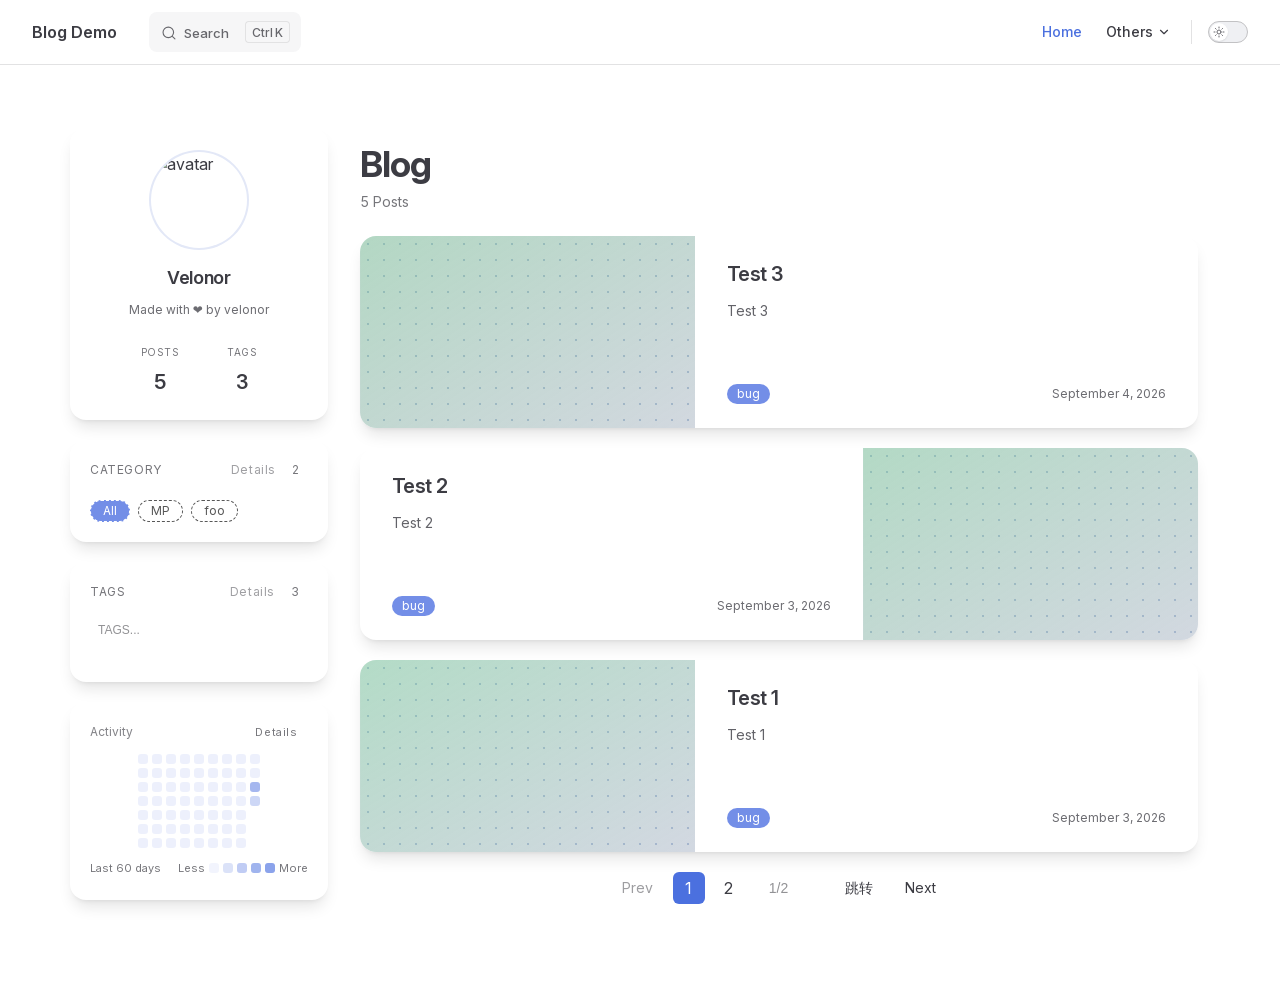
==== index.html @ f154f60a "deploy: shenjuexiao/issues-velonor-source@94ef2ac89ec8ab609d82665a0305fbb082d10693" ====
<!DOCTYPE html>
<html lang="en-US" dir="ltr">
  <head>
    <meta charset="utf-8">
    <meta name="viewport" content="width=device-width,initial-scale=1">
    <title>Blog Demo</title>
    <meta name="description" content="A VitePress Site">
    <meta name="generator" content="VitePress v1.6.4">
    <link rel="preload stylesheet" href="/assets/style.D0kN5j2k.css" as="style">
    <link rel="preload stylesheet" href="/vp-icons.css" as="style">
    
    <script type="module" src="/assets/app.DgCCRXXY.js"></script>
    <link rel="preload" href="/assets/inter-roman-latin.Di8DUHzh.woff2" as="font" type="font/woff2" crossorigin="">
    <link rel="modulepreload" href="/assets/chunks/theme.CcIn0Ycm.js">
    <link rel="modulepreload" href="/assets/chunks/framework.9LK0F_ZY.js">
    <link rel="modulepreload" href="/assets/index.md.BzLzUKh2.lean.js">
    <script id="check-dark-mode">(()=>{const e=localStorage.getItem("vitepress-theme-appearance")||"auto",a=window.matchMedia("(prefers-color-scheme: dark)").matches;(!e||e==="auto"?a:e==="dark")&&document.documentElement.classList.add("dark")})();</script>
    <script id="check-mac-os">document.documentElement.classList.toggle("mac",/Mac|iPhone|iPod|iPad/i.test(navigator.platform));</script>
  </head>
  <body>
    <div id="app"><!--[--><!----><!----><div class="Layout bg-no-repeat bg-center bg-fixed bg-cover" style="" data-v-bb76e1e6 data-v-d8b57b2d><!--[--><!--]--><!--[--><span tabindex="-1" data-v-fcbfc0e0></span><a href="#VPContent" class="VPSkipLink visually-hidden" data-v-fcbfc0e0>Skip to content</a><!--]--><!----><header class="VPNav" data-v-d8b57b2d data-v-7ad780c2><div class="VPNavBar" data-v-7ad780c2 data-v-9fd4d1dd><div class="wrapper" data-v-9fd4d1dd><div class="container" data-v-9fd4d1dd><div class="title" data-v-9fd4d1dd><div class="VPNavBarTitle" data-v-9fd4d1dd data-v-9f43907a><a class="title" href="/" data-v-9f43907a><!--[--><!--]--><!----><span data-v-9f43907a>Blog Demo</span><!--[--><!--]--></a></div></div><div class="content" data-v-9fd4d1dd><div class="content-body" data-v-9fd4d1dd><!--[--><!--]--><div class="VPNavBarSearch search" data-v-9fd4d1dd><!--[--><!----><div id="local-search"><button type="button" class="DocSearch DocSearch-Button" aria-label="Search"><span class="DocSearch-Button-Container"><span class="vp-icon DocSearch-Search-Icon"></span><span class="DocSearch-Button-Placeholder">Search</span></span><span class="DocSearch-Button-Keys"><kbd class="DocSearch-Button-Key"></kbd><kbd class="DocSearch-Button-Key">K</kbd></span></button></div><!--]--></div><nav aria-labelledby="main-nav-aria-label" class="VPNavBarMenu menu" data-v-9fd4d1dd data-v-afb2845e><span id="main-nav-aria-label" class="visually-hidden" data-v-afb2845e> Main Navigation </span><!--[--><!--[--><a class="VPLink link VPNavBarMenuLink active" href="/" tabindex="0" data-v-afb2845e data-v-815115f5><!--[--><span data-v-815115f5>Home</span><!--]--></a><!--]--><!--[--><div class="VPFlyout VPNavBarMenuGroup" data-v-afb2845e data-v-bfe7971f><button type="button" class="button" aria-haspopup="true" aria-expanded="false" data-v-bfe7971f><span class="text" data-v-bfe7971f><!----><span data-v-bfe7971f>Others</span><span class="vpi-chevron-down text-icon" data-v-bfe7971f></span></span></button><div class="menu" data-v-bfe7971f><div class="VPMenu" data-v-bfe7971f data-v-20ed86d6><div class="items" data-v-20ed86d6><!--[--><!--[--><div class="VPMenuLink" data-v-20ed86d6 data-v-7eeeb2dc><a class="VPLink link" href="/page/tags.html" data-v-7eeeb2dc><!--[--><span data-v-7eeeb2dc>Tags</span><!--]--></a></div><!--]--><!--[--><div class="VPMenuLink" data-v-20ed86d6 data-v-7eeeb2dc><a class="VPLink link" href="/page/categories.html" data-v-7eeeb2dc><!--[--><span data-v-7eeeb2dc>Categories</span><!--]--></a></div><!--]--><!--[--><div class="VPMenuLink" data-v-20ed86d6 data-v-7eeeb2dc><a class="VPLink link" href="/page/archive.html" data-v-7eeeb2dc><!--[--><span data-v-7eeeb2dc>Archive</span><!--]--></a></div><!--]--><!--]--></div><!--[--><!--]--></div></div></div><!--]--><!--]--></nav><!----><div class="VPNavBarAppearance appearance" data-v-9fd4d1dd data-v-3f90c1a5><button class="VPSwitch VPSwitchAppearance" type="button" role="switch" title aria-checked="false" data-v-3f90c1a5 data-v-be9742d9 data-v-b4ccac88><span class="check" data-v-b4ccac88><span class="icon" data-v-b4ccac88><!--[--><span class="vpi-sun sun" data-v-be9742d9></span><span class="vpi-moon moon" data-v-be9742d9></span><!--]--></span></span></button></div><!----><div class="VPFlyout VPNavBarExtra extra" data-v-9fd4d1dd data-v-f953d92f data-v-bfe7971f><button type="button" class="button" aria-haspopup="true" aria-expanded="false" aria-label="extra navigation" data-v-bfe7971f><span class="vpi-more-horizontal icon" data-v-bfe7971f></span></button><div class="menu" data-v-bfe7971f><div class="VPMenu" data-v-bfe7971f data-v-20ed86d6><!----><!--[--><!--[--><!----><div class="group" data-v-f953d92f><div class="item appearance" data-v-f953d92f><p class="label" data-v-f953d92f>Appearance</p><div class="appearance-action" data-v-f953d92f><button class="VPSwitch VPSwitchAppearance" type="button" role="switch" title aria-checked="false" data-v-f953d92f data-v-be9742d9 data-v-b4ccac88><span class="check" data-v-b4ccac88><span class="icon" data-v-b4ccac88><!--[--><span class="vpi-sun sun" data-v-be9742d9></span><span class="vpi-moon moon" data-v-be9742d9></span><!--]--></span></span></button></div></div></div><!----><!--]--><!--]--></div></div></div><!--[--><!--]--><button type="button" class="VPNavBarHamburger hamburger" aria-label="mobile navigation" aria-expanded="false" aria-controls="VPNavScreen" data-v-9fd4d1dd data-v-6bee1efd><span class="container" data-v-6bee1efd><span class="top" data-v-6bee1efd></span><span class="middle" data-v-6bee1efd></span><span class="bottom" data-v-6bee1efd></span></span></button></div></div></div></div><div class="divider" data-v-9fd4d1dd><div class="divider-line" data-v-9fd4d1dd></div></div></div><!----></header><div class="VPLocalNav empty fixed" data-v-d8b57b2d data-v-2488c25a><div class="container" data-v-2488c25a><!----><div class="VPLocalNavOutlineDropdown" style="--vp-vh:0px;" data-v-2488c25a data-v-6b867909><button data-v-6b867909>Return to top</button><!----></div></div></div><!----><div class="VPContent" id="VPContent" data-v-d8b57b2d data-v-9a6c75ad><div class="w-full flex justify-center" data-v-9a6c75ad><div class="md:flex-row flex w-full max-w-screen-2xl justify-center items-start pt-0 my-0 gap-5 md:px-20 flex-col-reverse"><div class="flex bg-transparent w-full md:w-[23%] md:max-w-[23%] md:flex-none md:shrink-0 min-w-0 justify-center items-start pt-16 pb-12 flex-col gap-5"><div class="hidden md:flex w-full md:rounded-2xl p-6 flex-col justify-center items-center gap-2 dark:shadow-none shadow-lg border-2 border-[var(--blog-border-c)] bg-[var(--vp-c-blog-bg)]/95 backdrop-blur-md"><img src="https://vitepress.open17.vip/ava.jpg" alt="avatar" class="object-cover object-center w-24 h-24 rounded-full ring-2 ring-[var(--blog-border-c)]"><div class="text-lg font-semibold text-center mt-2 tracking-tight">Velonor</div><div class="text-center text-xs opacity-75 leading-relaxed">Made with ❤️ by velonor</div><div class="flex justify-center items-center gap-12 w-full border-t-2 mt-3 border-[var(--blog-border-c)]/70"><div class="flex flex-col justify-center items-center gap-1"><div class="text-[10px] uppercase tracking-wider opacity-70">POSTS</div><div class="text-xl font-semibold">5</div></div><div class="flex flex-col justify-center items-center gap-1"><div class="text-[10px] uppercase tracking-wider opacity-70">TAGS</div><div class="text-xl font-semibold">3</div></div></div></div><div class="flex w-full md:rounded-2xl px-5 py-5 flex-col justify-center gap-3 dark:shadow-none shadow-lg border-2 border-[var(--blog-border-c)] bg-[var(--vp-c-blog-bg)]/95 backdrop-blur-md"><div class="flex items-center justify-between text-xs uppercase tracking-wider opacity-70"><span>Category</span><div class="flex items-center gap-2"><a href="/page/categories" class="normal-case text-xs opacity-70 hover:opacity-100 transition">Details</a><span class="px-2 py-0.5 rounded-full border border-[var(--blog-border-c)]/70">2</span></div></div><div class="flex justify-start items-center flex-wrap gap-2 pt-1"><!--[--><div class="cursor-pointer relative mt-1"><div class="bg-[var(--blog-tag-bg-2)] text-[var(--blog-tag-text-2)] border-[var(--blog-tag-text-2)] text-xs px-3 py-0.5 rounded-full border border-dashed transition hover:-translate-y-0.5">All</div></div><div class="cursor-pointer relative mt-1"><div class="bg-[var(--blog-tag-bg-1)] text-[var(--blog-tag-text-1)] border-[var(--blog-tag-text-1)] text-xs px-3 py-0.5 rounded-full border border-dashed transition hover:-translate-y-0.5">MP</div></div><div class="cursor-pointer relative mt-1"><div class="bg-[var(--blog-tag-bg-1)] text-[var(--blog-tag-text-1)] border-[var(--blog-tag-text-1)] text-xs px-3 py-0.5 rounded-full border border-dashed transition hover:-translate-y-0.5">foo</div></div><!--]--></div></div><div class="flex w-full md:rounded-2xl px-5 py-5 flex-col justify-center gap-3 dark:shadow-none shadow-lg border-2 border-[var(--blog-border-c)] bg-[var(--vp-c-blog-bg)]/95 backdrop-blur-md"><div class="flex items-center justify-between text-xs uppercase tracking-wider opacity-70"><span>TAGS</span><div class="flex items-center gap-2"><a href="/page/tags" class="normal-case text-xs opacity-70 hover:opacity-100 transition">Details</a><span class="px-2 py-0.5 rounded-full border border-[var(--blog-border-c)]/70">3</span></div></div><input value="" type="text" class="w-full h-8 border border-[var(--blog-border-c)]/70 rounded-md bg-[var(--vp-c-bg)]/60 px-2 text-xs outline-none focus:border-[var(--vp-c-brand-2)]" placeholder="TAGS..."><div class="flex justify-start items-center flex-wrap gap-2 pt-1"><!--[--><!--]--></div><!----></div><div class="flex w-full md:rounded-2xl px-5 py-5 flex-col justify-center gap-3 dark:shadow-none shadow-lg border-2 border-[var(--blog-border-c)] bg-[var(--vp-c-blog-bg)]/95 backdrop-blur-md"><div class="flex items-center justify-between text-xs uppercase tracking-wider opacity-70"><span class="text-[12px] opacity-90 normal-case tracking-normal">Activity</span><a href="/page/archive.html" class="px-2.5 py-0.5 rounded-full border border-[var(--blog-border-c)]/70 bg-[var(--vp-c-bg)]/40 hover:bg-[var(--vp-c-bg)]/60 transition normal-case text-[11px]">Details</a></div><div class="grid gap-2"><div class="flex justify-center"><div class="grid grid-flow-col grid-rows-7 auto-cols-[10px] gap-1"><!--[--><div class="w-[10px] h-[10px] rounded-[3px] transition" style="background-color:color-mix(in srgb, var(--vp-c-brand-1) 10%, transparent);" title="2026-07-07 · 0"></div><div class="w-[10px] h-[10px] rounded-[3px] transition" style="background-color:color-mix(in srgb, var(--vp-c-brand-1) 10%, transparent);" title="2026-07-08 · 0"></div><div class="w-[10px] h-[10px] rounded-[3px] transition" style="background-color:color-mix(in srgb, var(--vp-c-brand-1) 10%, transparent);" title="2026-07-09 · 0"></div><div class="w-[10px] h-[10px] rounded-[3px] transition" style="background-color:color-mix(in srgb, var(--vp-c-brand-1) 10%, transparent);" title="2026-07-10 · 0"></div><div class="w-[10px] h-[10px] rounded-[3px] transition" style="background-color:color-mix(in srgb, var(--vp-c-brand-1) 10%, transparent);" title="2026-07-11 · 0"></div><div class="w-[10px] h-[10px] rounded-[3px] transition" style="background-color:color-mix(in srgb, var(--vp-c-brand-1) 10%, transparent);" title="2026-07-12 · 0"></div><div class="w-[10px] h-[10px] rounded-[3px] transition" style="background-color:color-mix(in srgb, var(--vp-c-brand-1) 10%, transparent);" title="2026-07-13 · 0"></div><div class="w-[10px] h-[10px] rounded-[3px] transition" style="background-color:color-mix(in srgb, var(--vp-c-brand-1) 10%, transparent);" title="2026-07-14 · 0"></div><div class="w-[10px] h-[10px] rounded-[3px] transition" style="background-color:color-mix(in srgb, var(--vp-c-brand-1) 10%, transparent);" title="2026-07-15 · 0"></div><div class="w-[10px] h-[10px] rounded-[3px] transition" style="background-color:color-mix(in srgb, var(--vp-c-brand-1) 10%, transparent);" title="2026-07-16 · 0"></div><div class="w-[10px] h-[10px] rounded-[3px] transition" style="background-color:color-mix(in srgb, var(--vp-c-brand-1) 10%, transparent);" title="2026-07-17 · 0"></div><div class="w-[10px] h-[10px] rounded-[3px] transition" style="background-color:color-mix(in srgb, var(--vp-c-brand-1) 10%, transparent);" title="2026-07-18 · 0"></div><div class="w-[10px] h-[10px] rounded-[3px] transition" style="background-color:color-mix(in srgb, var(--vp-c-brand-1) 10%, transparent);" title="2026-07-19 · 0"></div><div class="w-[10px] h-[10px] rounded-[3px] transition" style="background-color:color-mix(in srgb, var(--vp-c-brand-1) 10%, transparent);" title="2026-07-20 · 0"></div><div class="w-[10px] h-[10px] rounded-[3px] transition" style="background-color:color-mix(in srgb, var(--vp-c-brand-1) 10%, transparent);" title="2026-07-21 · 0"></div><div class="w-[10px] h-[10px] rounded-[3px] transition" style="background-color:color-mix(in srgb, var(--vp-c-brand-1) 10%, transparent);" title="2026-07-22 · 0"></div><div class="w-[10px] h-[10px] rounded-[3px] transition" style="background-color:color-mix(in srgb, var(--vp-c-brand-1) 10%, transparent);" title="2026-07-23 · 0"></div><div class="w-[10px] h-[10px] rounded-[3px] transition" style="background-color:color-mix(in srgb, var(--vp-c-brand-1) 10%, transparent);" title="2026-07-24 · 0"></div><div class="w-[10px] h-[10px] rounded-[3px] transition" style="background-color:color-mix(in srgb, var(--vp-c-brand-1) 10%, transparent);" title="2026-07-25 · 0"></div><div class="w-[10px] h-[10px] rounded-[3px] transition" style="background-color:color-mix(in srgb, var(--vp-c-brand-1) 10%, transparent);" title="2026-07-26 · 0"></div><div class="w-[10px] h-[10px] rounded-[3px] transition" style="background-color:color-mix(in srgb, var(--vp-c-brand-1) 10%, transparent);" title="2026-07-27 · 0"></div><div class="w-[10px] h-[10px] rounded-[3px] transition" style="background-color:color-mix(in srgb, var(--vp-c-brand-1) 10%, transparent);" title="2026-07-28 · 0"></div><div class="w-[10px] h-[10px] rounded-[3px] transition" style="background-color:color-mix(in srgb, var(--vp-c-brand-1) 10%, transparent);" title="2026-07-29 · 0"></div><div class="w-[10px] h-[10px] rounded-[3px] transition" style="background-color:color-mix(in srgb, var(--vp-c-brand-1) 10%, transparent);" title="2026-07-30 · 0"></div><div class="w-[10px] h-[10px] rounded-[3px] transition" style="background-color:color-mix(in srgb, var(--vp-c-brand-1) 10%, transparent);" title="2026-07-31 · 0"></div><div class="w-[10px] h-[10px] rounded-[3px] transition" style="background-color:color-mix(in srgb, var(--vp-c-brand-1) 10%, transparent);" title="2026-08-01 · 0"></div><div class="w-[10px] h-[10px] rounded-[3px] transition" style="background-color:color-mix(in srgb, var(--vp-c-brand-1) 10%, transparent);" title="2026-08-02 · 0"></div><div class="w-[10px] h-[10px] rounded-[3px] transition" style="background-color:color-mix(in srgb, var(--vp-c-brand-1) 10%, transparent);" title="2026-08-03 · 0"></div><div class="w-[10px] h-[10px] rounded-[3px] transition" style="background-color:color-mix(in srgb, var(--vp-c-brand-1) 10%, transparent);" title="2026-08-04 · 0"></div><div class="w-[10px] h-[10px] rounded-[3px] transition" style="background-color:color-mix(in srgb, var(--vp-c-brand-1) 10%, transparent);" title="2026-08-05 · 0"></div><div class="w-[10px] h-[10px] rounded-[3px] transition" style="background-color:color-mix(in srgb, var(--vp-c-brand-1) 10%, transparent);" title="2026-08-06 · 0"></div><div class="w-[10px] h-[10px] rounded-[3px] transition" style="background-color:color-mix(in srgb, var(--vp-c-brand-1) 10%, transparent);" title="2026-08-07 · 0"></div><div class="w-[10px] h-[10px] rounded-[3px] transition" style="background-color:color-mix(in srgb, var(--vp-c-brand-1) 10%, transparent);" title="2026-08-08 · 0"></div><div class="w-[10px] h-[10px] rounded-[3px] transition" style="background-color:color-mix(in srgb, var(--vp-c-brand-1) 10%, transparent);" title="2026-08-09 · 0"></div><div class="w-[10px] h-[10px] rounded-[3px] transition" style="background-color:color-mix(in srgb, var(--vp-c-brand-1) 10%, transparent);" title="2026-08-10 · 0"></div><div class="w-[10px] h-[10px] rounded-[3px] transition" style="background-color:color-mix(in srgb, var(--vp-c-brand-1) 10%, transparent);" title="2026-08-11 · 0"></div><div class="w-[10px] h-[10px] rounded-[3px] transition" style="background-color:color-mix(in srgb, var(--vp-c-brand-1) 10%, transparent);" title="2026-08-12 · 0"></div><div class="w-[10px] h-[10px] rounded-[3px] transition" style="background-color:color-mix(in srgb, var(--vp-c-brand-1) 10%, transparent);" title="2026-08-13 · 0"></div><div class="w-[10px] h-[10px] rounded-[3px] transition" style="background-color:color-mix(in srgb, var(--vp-c-brand-1) 10%, transparent);" title="2026-08-14 · 0"></div><div class="w-[10px] h-[10px] rounded-[3px] transition" style="background-color:color-mix(in srgb, var(--vp-c-brand-1) 10%, transparent);" title="2026-08-15 · 0"></div><div class="w-[10px] h-[10px] rounded-[3px] transition" style="background-color:color-mix(in srgb, var(--vp-c-brand-1) 10%, transparent);" title="2026-08-16 · 0"></div><div class="w-[10px] h-[10px] rounded-[3px] transition" style="background-color:color-mix(in srgb, var(--vp-c-brand-1) 10%, transparent);" title="2026-08-17 · 0"></div><div class="w-[10px] h-[10px] rounded-[3px] transition" style="background-color:color-mix(in srgb, var(--vp-c-brand-1) 10%, transparent);" title="2026-08-18 · 0"></div><div class="w-[10px] h-[10px] rounded-[3px] transition" style="background-color:color-mix(in srgb, var(--vp-c-brand-1) 10%, transparent);" title="2026-08-19 · 0"></div><div class="w-[10px] h-[10px] rounded-[3px] transition" style="background-color:color-mix(in srgb, var(--vp-c-brand-1) 10%, transparent);" title="2026-08-20 · 0"></div><div class="w-[10px] h-[10px] rounded-[3px] transition" style="background-color:color-mix(in srgb, var(--vp-c-brand-1) 10%, transparent);" title="2026-08-21 · 0"></div><div class="w-[10px] h-[10px] rounded-[3px] transition" style="background-color:color-mix(in srgb, var(--vp-c-brand-1) 10%, transparent);" title="2026-08-22 · 0"></div><div class="w-[10px] h-[10px] rounded-[3px] transition" style="background-color:color-mix(in srgb, var(--vp-c-brand-1) 10%, transparent);" title="2026-08-23 · 0"></div><div class="w-[10px] h-[10px] rounded-[3px] transition" style="background-color:color-mix(in srgb, var(--vp-c-brand-1) 10%, transparent);" title="2026-08-24 · 0"></div><div class="w-[10px] h-[10px] rounded-[3px] transition" style="background-color:color-mix(in srgb, var(--vp-c-brand-1) 10%, transparent);" title="2026-08-25 · 0"></div><div class="w-[10px] h-[10px] rounded-[3px] transition" style="background-color:color-mix(in srgb, var(--vp-c-brand-1) 10%, transparent);" title="2026-08-26 · 0"></div><div class="w-[10px] h-[10px] rounded-[3px] transition" style="background-color:color-mix(in srgb, var(--vp-c-brand-1) 10%, transparent);" title="2026-08-27 · 0"></div><div class="w-[10px] h-[10px] rounded-[3px] transition" style="background-color:color-mix(in srgb, var(--vp-c-brand-1) 10%, transparent);" title="2026-08-28 · 0"></div><div class="w-[10px] h-[10px] rounded-[3px] transition" style="background-color:color-mix(in srgb, var(--vp-c-brand-1) 10%, transparent);" title="2026-08-29 · 0"></div><div class="w-[10px] h-[10px] rounded-[3px] transition" style="background-color:color-mix(in srgb, var(--vp-c-brand-1) 10%, transparent);" title="2026-08-30 · 0"></div><div class="w-[10px] h-[10px] rounded-[3px] transition" style="background-color:color-mix(in srgb, var(--vp-c-brand-1) 10%, transparent);" title="2026-08-31 · 0"></div><div class="w-[10px] h-[10px] rounded-[3px] transition" style="background-color:color-mix(in srgb, var(--vp-c-brand-1) 10%, transparent);" title="2026-09-01 · 0"></div><div class="w-[10px] h-[10px] rounded-[3px] transition" style="background-color:color-mix(in srgb, var(--vp-c-brand-1) 10%, transparent);" title="2026-09-02 · 0"></div><div class="w-[10px] h-[10px] rounded-[3px] transition" style="background-color:color-mix(in srgb, var(--vp-c-brand-1) 50%, transparent);" title="2026-09-03 · 2"></div><div class="w-[10px] h-[10px] rounded-[3px] transition" style="background-color:color-mix(in srgb, var(--vp-c-brand-1) 28%, transparent);" title="2026-09-04 · 1"></div><!--]--></div></div><div class="flex items-center justify-between text-[11px] opacity-70"><span>Last 60 days</span><div class="flex items-center gap-1"><span>Less</span><span class="w-[10px] h-[10px] rounded-[3px]" style="background-color:color-mix(in srgb, var(--vp-c-brand-1) 10%, transparent);"></span><span class="w-[10px] h-[10px] rounded-[3px]" style="background-color:color-mix(in srgb, var(--vp-c-brand-1) 28%, transparent);"></span><span class="w-[10px] h-[10px] rounded-[3px]" style="background-color:color-mix(in srgb, var(--vp-c-brand-1) 50%, transparent);"></span><span class="w-[10px] h-[10px] rounded-[3px]" style="background-color:color-mix(in srgb, var(--vp-c-brand-1) 75%, transparent);"></span><span class="w-[10px] h-[10px] rounded-[3px]" style="background-color:color-mix(in srgb, var(--vp-c-brand-1) 92%, transparent);"></span><span>More</span></div></div></div></div><!--[--><!--]--></div><div class="flex md:w-[77%] md:max-w-[77%] md:flex-none md:shrink-0 py-20 justify-center items-center gap-5 flex-col w-full px-3"><!--[--><div class="w-full flex flex-col gap-3 md:gap-4 mb-1"><div class="flex flex-col md:flex-row md:items-center md:justify-between gap-3"><div class="flex flex-col gap-2"><div class="text-3xl md:text-4xl font-bold tracking-tight">Blog</div><div class="text-sm opacity-70">5 Posts</div></div><div class="flex items-center gap-2 text-xs flex-wrap"><!----><!----></div></div></div><!--[--><div class="w-full flex justify-center items-center relative"><a href="/posts/MP/2026-09-04-Test-3.html" class="w-full rounded-2xl"><div class="bg-opacity-90 backdrop-blur-md w-full rounded-2xl flex flex-col md:flex-row dark:shadow-none shadow-lg border-2 border-[var(--blog-border-c)] bg-[var(--vp-c-blog-bg)] relative transition duration-200 hover:-translate-y-0.5 hover:shadow-xl overflow-hidden"><!----><div class="w-full md:w-2/5 bg-[var(--vp-c-bg)]/30"><div class="w-full h-48 md:h-full min-h-48" style="background-image:linear-gradient(147deg, hsla(147, 37%, 46%, 0.42), hsla(214, 37%, 32%, 0.22)), radial-gradient(hsla(214, 37%, 52%, 0.35) 1px, transparent 1px);background-size:cover, 16px 16px;background-position:center, 0 0;"></div></div><div class="w-full md:w-3/5 flex flex-col gap-3 px-6 md:px-8 py-6"><div class="text-lg md:text-xl font-semibold tracking-tight"><span>Test 3</span></div><div class="text-sm leading-relaxed opacity-80">Test 3</div><div class="flex justify-between w-full items-center flex-wrap text-sm gap-3 mt-auto pt-2"><div class="flex justify-end items-end gap-2 flex-wrap"><!--[--><div class="bg-[var(--blog-tag-bg-2)]/90 text-[var(--blog-tag-text-2)] border-[var(--blog-tag-text-2)] px-2.5 py-0.5 rounded-full text-xs"><span>bug</span></div><!--]--></div><div class="text-xs opacity-75">September 4, 2026</div></div></div></div></a></div><div class="w-full flex justify-center items-center relative"><a href="/posts/MP/2026-09-03-Test-2.html" class="w-full rounded-2xl"><div class="md:flex-row-reverse bg-opacity-90 backdrop-blur-md w-full rounded-2xl flex flex-col md:flex-row dark:shadow-none shadow-lg border-2 border-[var(--blog-border-c)] bg-[var(--vp-c-blog-bg)] relative transition duration-200 hover:-translate-y-0.5 hover:shadow-xl overflow-hidden"><!----><div class="w-full md:w-2/5 bg-[var(--vp-c-bg)]/30"><div class="w-full h-48 md:h-full min-h-48" style="background-image:linear-gradient(148deg, hsla(148, 38%, 47%, 0.42), hsla(216, 38%, 33%, 0.22)), radial-gradient(hsla(216, 38%, 53%, 0.35) 1px, transparent 1px);background-size:cover, 16px 16px;background-position:center, 0 0;"></div></div><div class="w-full md:w-3/5 flex flex-col gap-3 px-6 md:px-8 py-6"><div class="text-lg md:text-xl font-semibold tracking-tight"><span>Test 2</span></div><div class="text-sm leading-relaxed opacity-80">Test 2</div><div class="flex justify-between w-full items-center flex-wrap text-sm gap-3 mt-auto pt-2"><div class="flex justify-end items-end gap-2 flex-wrap"><!--[--><div class="bg-[var(--blog-tag-bg-2)]/90 text-[var(--blog-tag-text-2)] border-[var(--blog-tag-text-2)] px-2.5 py-0.5 rounded-full text-xs"><span>bug</span></div><!--]--></div><div class="text-xs opacity-75">September 3, 2026</div></div></div></div></a></div><div class="w-full flex justify-center items-center relative"><a href="/posts/MP/2026-09-03-Test-1.html" class="w-full rounded-2xl"><div class="bg-opacity-90 backdrop-blur-md w-full rounded-2xl flex flex-col md:flex-row dark:shadow-none shadow-lg border-2 border-[var(--blog-border-c)] bg-[var(--vp-c-blog-bg)] relative transition duration-200 hover:-translate-y-0.5 hover:shadow-xl overflow-hidden"><!----><div class="w-full md:w-2/5 bg-[var(--vp-c-bg)]/30"><div class="w-full h-48 md:h-full min-h-48" style="background-image:linear-gradient(149deg, hsla(149, 39%, 48%, 0.42), hsla(218, 39%, 34%, 0.22)), radial-gradient(hsla(218, 39%, 54%, 0.35) 1px, transparent 1px);background-size:cover, 16px 16px;background-position:center, 0 0;"></div></div><div class="w-full md:w-3/5 flex flex-col gap-3 px-6 md:px-8 py-6"><div class="text-lg md:text-xl font-semibold tracking-tight"><span>Test 1</span></div><div class="text-sm leading-relaxed opacity-80">Test 1</div><div class="flex justify-between w-full items-center flex-wrap text-sm gap-3 mt-auto pt-2"><div class="flex justify-end items-end gap-2 flex-wrap"><!--[--><div class="bg-[var(--blog-tag-bg-2)]/90 text-[var(--blog-tag-text-2)] border-[var(--blog-tag-text-2)] px-2.5 py-0.5 rounded-full text-xs"><span>bug</span></div><!--]--></div><div class="text-xs opacity-75">September 3, 2026</div></div></div></div></a></div><!--]--><div class="flex justify-center items-center gap-2 border-0 flex-row w-full px-5"><button disabled class="border-2 px-3 h-8 text-center flex justify-center items-center cursor-pointer bg-[var(--vp-c-blog-bg)] rounded-md text-sm disabled:opacity-50 disabled:cursor-not-allowed">Prev</button><div class="flex justify-center items-center gap-2"><!----><!--[--><div class="bg-[var(--vp-c-brand-1)] text-white border-[var(--vp-c-brand-1)] border-2 w-8 h-8 text-center flex justify-center items-center cursor-pointer rounded-md">1</div><div class="bg-[var(--vp-c-blog-bg)] border-2 w-8 h-8 text-center flex justify-center items-center cursor-pointer rounded-md">2</div><!--]--><!----></div><div class="flex items-center gap-2 ml-2"><input type="number" min="1" max="2" value="" class="w-16 h-8 border-2 rounded-md bg-[var(--vp-c-blog-bg)] px-2 text-sm" placeholder="1/2"><button class="border-2 px-3 h-8 text-center flex justify-center items-center cursor-pointer bg-[var(--vp-c-blog-bg)] rounded-md text-sm"> 跳转 </button></div><button class="border-2 px-3 h-8 text-center flex justify-center items-center cursor-pointer bg-[var(--vp-c-blog-bg)] rounded-md text-sm disabled:opacity-50 disabled:cursor-not-allowed">Next</button></div><!--]--></div><div class="flex md:hidden justify-center items-center w-full mt-8 flex-col gap-3"><img src="https://vitepress.open17.vip/ava.jpg" alt="avatar" class="object-cover object-center w-32 rounded-full"><div class="text-2xl font-bold text-center">Velonor</div><div class="text-center text-sm">Made with ❤️ by velonor</div></div></div><div style="position:relative;"><div></div></div></div></div><!----><!--[--><!--]--></div><!--]--></div>
    <script>window.__VP_HASH_MAP__=JSON.parse("{\"index.md\":\"BzLzUKh2\",\"page_archive.md\":\"D1jetl2V\",\"page_categories.md\":\"Bd1BNt__\",\"page_tags.md\":\"Co2B9x07\",\"posts_foo_2025-08-11-hello-velonor.md\":\"C62MNDGQ\",\"posts_foo_2025-08-12-second-post.md\":\"BIgm7uFd\",\"posts_mp_2026-09-03-test-1.md\":\"vnmdnLE0\",\"posts_mp_2026-09-03-test-2.md\":\"CoGSvrt5\",\"posts_mp_2026-09-04-test-3.md\":\"Tuk3Edoe\",\"public_posts_bak_2025-08-11-hello-velonor.md\":\"CV9DwkpJ\",\"public_posts_bak_2025-08-12-second-post.md\":\"mjhelMGc\",\"public_readme.md\":\"DLsVdneo\",\"readme.md\":\"BRI8iVNd\"}");window.__VP_SITE_DATA__=JSON.parse("{\"lang\":\"en-US\",\"dir\":\"ltr\",\"title\":\"Blog Demo\",\"description\":\"A VitePress Site\",\"base\":\"/\",\"head\":[],\"router\":{\"prefetchLinks\":true},\"appearance\":true,\"themeConfig\":{\"search\":{\"provider\":\"local\"},\"blog\":{\"direct\":\"lft\",\"tagPageLink\":\"/page/tags\",\"categoryPageLink\":\"/page/categories\",\"user\":{\"name\":\"Velonor\",\"avatar\":\"https://vitepress.open17.vip/ava.jpg\",\"describe\":\"Made with ❤️ by velonor\"},\"bgImage\":{\"dark\":\"https://vitepress.open17.vip/bg_dark.jpg\",\"light\":\"https://vitepress.open17.vip/bg.jpg\"}},\"nav\":[{\"text\":\"Home\",\"link\":\"/\"},{\"text\":\"Others\",\"items\":[{\"text\":\"Tags\",\"link\":\"/page/tags\"},{\"text\":\"Categories\",\"link\":\"/page/categories\"},{\"text\":\"Archive\",\"link\":\"/page/archive\"}]}],\"home\":{\"maxTagsDisplayed\":20,\"postsPerPage\":3}},\"locales\":{},\"scrollOffset\":134,\"cleanUrls\":false}");</script>
    
  </body>
</html>
---- assets/style.D0kN5j2k.css ----
@font-face{font-family:Inter;font-style:normal;font-weight:100 900;font-display:swap;src:url(/assets/inter-roman-cyrillic-ext.BBPuwvHQ.woff2) format("woff2");unicode-range:U+0460-052F,U+1C80-1C88,U+20B4,U+2DE0-2DFF,U+A640-A69F,U+FE2E-FE2F}@font-face{font-family:Inter;font-style:normal;font-weight:100 900;font-display:swap;src:url(/assets/inter-roman-cyrillic.C5lxZ8CY.woff2) format("woff2");unicode-range:U+0301,U+0400-045F,U+0490-0491,U+04B0-04B1,U+2116}@font-face{font-family:Inter;font-style:normal;font-weight:100 900;font-display:swap;src:url(/assets/inter-roman-greek-ext.CqjqNYQ-.woff2) format("woff2");unicode-range:U+1F00-1FFF}@font-face{font-family:Inter;font-style:normal;font-weight:100 900;font-display:swap;src:url(/assets/inter-roman-greek.BBVDIX6e.woff2) format("woff2");unicode-range:U+0370-0377,U+037A-037F,U+0384-038A,U+038C,U+038E-03A1,U+03A3-03FF}@font-face{font-family:Inter;font-style:normal;font-weight:100 900;font-display:swap;src:url(/assets/inter-roman-vietnamese.BjW4sHH5.woff2) format("woff2");unicode-range:U+0102-0103,U+0110-0111,U+0128-0129,U+0168-0169,U+01A0-01A1,U+01AF-01B0,U+0300-0301,U+0303-0304,U+0308-0309,U+0323,U+0329,U+1EA0-1EF9,U+20AB}@font-face{font-family:Inter;font-style:normal;font-weight:100 900;font-display:swap;src:url(/assets/inter-roman-latin-ext.4ZJIpNVo.woff2) format("woff2");unicode-range:U+0100-02AF,U+0304,U+0308,U+0329,U+1E00-1E9F,U+1EF2-1EFF,U+2020,U+20A0-20AB,U+20AD-20C0,U+2113,U+2C60-2C7F,U+A720-A7FF}@font-face{font-family:Inter;font-style:normal;font-weight:100 900;font-display:swap;src:url(/assets/inter-roman-latin.Di8DUHzh.woff2) format("woff2");unicode-range:U+0000-00FF,U+0131,U+0152-0153,U+02BB-02BC,U+02C6,U+02DA,U+02DC,U+0304,U+0308,U+0329,U+2000-206F,U+2074,U+20AC,U+2122,U+2191,U+2193,U+2212,U+2215,U+FEFF,U+FFFD}@font-face{font-family:Inter;font-style:italic;font-weight:100 900;font-display:swap;src:url(/assets/inter-italic-cyrillic-ext.r48I6akx.woff2) format("woff2");unicode-range:U+0460-052F,U+1C80-1C88,U+20B4,U+2DE0-2DFF,U+A640-A69F,U+FE2E-FE2F}@font-face{font-family:Inter;font-style:italic;font-weight:100 900;font-display:swap;src:url(/assets/inter-italic-cyrillic.By2_1cv3.woff2) format("woff2");unicode-range:U+0301,U+0400-045F,U+0490-0491,U+04B0-04B1,U+2116}@font-face{font-family:Inter;font-style:italic;font-weight:100 900;font-display:swap;src:url(/assets/inter-italic-greek-ext.1u6EdAuj.woff2) format("woff2");unicode-range:U+1F00-1FFF}@font-face{font-family:Inter;font-style:italic;font-weight:100 900;font-display:swap;src:url(/assets/inter-italic-greek.DJ8dCoTZ.woff2) format("woff2");unicode-range:U+0370-0377,U+037A-037F,U+0384-038A,U+038C,U+038E-03A1,U+03A3-03FF}@font-face{font-family:Inter;font-style:italic;font-weight:100 900;font-display:swap;src:url(/assets/inter-italic-vietnamese.BSbpV94h.woff2) format("woff2");unicode-range:U+0102-0103,U+0110-0111,U+0128-0129,U+0168-0169,U+01A0-01A1,U+01AF-01B0,U+0300-0301,U+0303-0304,U+0308-0309,U+0323,U+0329,U+1EA0-1EF9,U+20AB}@font-face{font-family:Inter;font-style:italic;font-weight:100 900;font-display:swap;src:url(/assets/inter-italic-latin-ext.CN1xVJS-.woff2) format("woff2");unicode-range:U+0100-02AF,U+0304,U+0308,U+0329,U+1E00-1E9F,U+1EF2-1EFF,U+2020,U+20A0-20AB,U+20AD-20C0,U+2113,U+2C60-2C7F,U+A720-A7FF}@font-face{font-family:Inter;font-style:italic;font-weight:100 900;font-display:swap;src:url(/assets/inter-italic-latin.C2AdPX0b.woff2) format("woff2");unicode-range:U+0000-00FF,U+0131,U+0152-0153,U+02BB-02BC,U+02C6,U+02DA,U+02DC,U+0304,U+0308,U+0329,U+2000-206F,U+2074,U+20AC,U+2122,U+2191,U+2193,U+2212,U+2215,U+FEFF,U+FFFD}@font-face{font-family:Punctuation SC;font-weight:400;src:local("PingFang SC Regular"),local("Noto Sans CJK SC"),local("Microsoft YaHei");unicode-range:U+201C,U+201D,U+2018,U+2019,U+2E3A,U+2014,U+2013,U+2026,U+00B7,U+007E,U+002F}@font-face{font-family:Punctuation SC;font-weight:500;src:local("PingFang SC Medium"),local("Noto Sans CJK SC"),local("Microsoft YaHei");unicode-range:U+201C,U+201D,U+2018,U+2019,U+2E3A,U+2014,U+2013,U+2026,U+00B7,U+007E,U+002F}@font-face{font-family:Punctuation SC;font-weight:600;src:local("PingFang SC Semibold"),local("Noto Sans CJK SC Bold"),local("Microsoft YaHei Bold");unicode-range:U+201C,U+201D,U+2018,U+2019,U+2E3A,U+2014,U+2013,U+2026,U+00B7,U+007E,U+002F}@font-face{font-family:Punctuation SC;font-weight:700;src:local("PingFang SC Semibold"),local("Noto Sans CJK SC Bold"),local("Microsoft YaHei Bold");unicode-range:U+201C,U+201D,U+2018,U+2019,U+2E3A,U+2014,U+2013,U+2026,U+00B7,U+007E,U+002F}:root{--vp-c-white: #ffffff;--vp-c-black: #000000;--vp-c-neutral: var(--vp-c-black);--vp-c-neutral-inverse: var(--vp-c-white)}.dark{--vp-c-neutral: var(--vp-c-white);--vp-c-neutral-inverse: var(--vp-c-black)}:root{--vp-c-gray-1: #dddde3;--vp-c-gray-2: #e4e4e9;--vp-c-gray-3: #ebebef;--vp-c-gray-soft: rgba(142, 150, 170, .14);--vp-c-indigo-1: #3451b2;--vp-c-indigo-2: #3a5ccc;--vp-c-indigo-3: #5672cd;--vp-c-indigo-soft: rgba(100, 108, 255, .14);--vp-c-purple-1: #6f42c1;--vp-c-purple-2: #7e4cc9;--vp-c-purple-3: #8e5cd9;--vp-c-purple-soft: rgba(159, 122, 234, .14);--vp-c-green-1: #18794e;--vp-c-green-2: #299764;--vp-c-green-3: #30a46c;--vp-c-green-soft: rgba(16, 185, 129, .14);--vp-c-yellow-1: #915930;--vp-c-yellow-2: #946300;--vp-c-yellow-3: #9f6a00;--vp-c-yellow-soft: rgba(234, 179, 8, .14);--vp-c-red-1: #b8272c;--vp-c-red-2: #d5393e;--vp-c-red-3: #e0575b;--vp-c-red-soft: rgba(244, 63, 94, .14);--vp-c-sponsor: #db2777}.dark{--vp-c-gray-1: #515c67;--vp-c-gray-2: #414853;--vp-c-gray-3: #32363f;--vp-c-gray-soft: rgba(101, 117, 133, .16);--vp-c-indigo-1: #a8b1ff;--vp-c-indigo-2: #5c73e7;--vp-c-indigo-3: #3e63dd;--vp-c-indigo-soft: rgba(100, 108, 255, .16);--vp-c-purple-1: #c8abfa;--vp-c-purple-2: #a879e6;--vp-c-purple-3: #8e5cd9;--vp-c-purple-soft: rgba(159, 122, 234, .16);--vp-c-green-1: #3dd68c;--vp-c-green-2: #30a46c;--vp-c-green-3: #298459;--vp-c-green-soft: rgba(16, 185, 129, .16);--vp-c-yellow-1: #f9b44e;--vp-c-yellow-2: #da8b17;--vp-c-yellow-3: #a46a0a;--vp-c-yellow-soft: rgba(234, 179, 8, .16);--vp-c-red-1: #f66f81;--vp-c-red-2: #f14158;--vp-c-red-3: #b62a3c;--vp-c-red-soft: rgba(244, 63, 94, .16)}:root{--vp-c-bg: #ffffff;--vp-c-bg-alt: #f6f6f7;--vp-c-bg-elv: #ffffff;--vp-c-bg-soft: #f6f6f7}.dark{--vp-c-bg: #1b1b1f;--vp-c-bg-alt: #161618;--vp-c-bg-elv: #202127;--vp-c-bg-soft: #202127}:root{--vp-c-border: #c2c2c4;--vp-c-divider: #e2e2e3;--vp-c-gutter: #e2e2e3}.dark{--vp-c-border: #3c3f44;--vp-c-divider: #2e2e32;--vp-c-gutter: #000000}:root{--vp-c-text-1: #3c3c43;--vp-c-text-2: #67676c;--vp-c-text-3: #929295}.dark{--vp-c-text-1: #dfdfd6;--vp-c-text-2: #98989f;--vp-c-text-3: #6a6a71}:root{--vp-c-default-1: var(--vp-c-gray-1);--vp-c-default-2: var(--vp-c-gray-2);--vp-c-default-3: var(--vp-c-gray-3);--vp-c-default-soft: var(--vp-c-gray-soft);--vp-c-brand-1: var(--vp-c-indigo-1);--vp-c-brand-2: var(--vp-c-indigo-2);--vp-c-brand-3: var(--vp-c-indigo-3);--vp-c-brand-soft: var(--vp-c-indigo-soft);--vp-c-brand: var(--vp-c-brand-1);--vp-c-tip-1: var(--vp-c-brand-1);--vp-c-tip-2: var(--vp-c-brand-2);--vp-c-tip-3: var(--vp-c-brand-3);--vp-c-tip-soft: var(--vp-c-brand-soft);--vp-c-note-1: var(--vp-c-brand-1);--vp-c-note-2: var(--vp-c-brand-2);--vp-c-note-3: var(--vp-c-brand-3);--vp-c-note-soft: var(--vp-c-brand-soft);--vp-c-success-1: var(--vp-c-green-1);--vp-c-success-2: var(--vp-c-green-2);--vp-c-success-3: var(--vp-c-green-3);--vp-c-success-soft: var(--vp-c-green-soft);--vp-c-important-1: var(--vp-c-purple-1);--vp-c-important-2: var(--vp-c-purple-2);--vp-c-important-3: var(--vp-c-purple-3);--vp-c-important-soft: var(--vp-c-purple-soft);--vp-c-warning-1: var(--vp-c-yellow-1);--vp-c-warning-2: var(--vp-c-yellow-2);--vp-c-warning-3: var(--vp-c-yellow-3);--vp-c-warning-soft: var(--vp-c-yellow-soft);--vp-c-danger-1: var(--vp-c-red-1);--vp-c-danger-2: var(--vp-c-red-2);--vp-c-danger-3: var(--vp-c-red-3);--vp-c-danger-soft: var(--vp-c-red-soft);--vp-c-caution-1: var(--vp-c-red-1);--vp-c-caution-2: var(--vp-c-red-2);--vp-c-caution-3: var(--vp-c-red-3);--vp-c-caution-soft: var(--vp-c-red-soft)}:root{--vp-font-family-base: "Inter", ui-sans-serif, system-ui, sans-serif, "Apple Color Emoji", "Segoe UI Emoji", "Segoe UI Symbol", "Noto Color Emoji";--vp-font-family-mono: ui-monospace, "Menlo", "Monaco", "Consolas", "Liberation Mono", "Courier New", monospace;font-optical-sizing:auto}:root:where(:lang(zh)){--vp-font-family-base: "Punctuation SC", "Inter", ui-sans-serif, system-ui, sans-serif, "Apple Color Emoji", "Segoe UI Emoji", "Segoe UI Symbol", "Noto Color Emoji"}:root{--vp-shadow-1: 0 1px 2px rgba(0, 0, 0, .04), 0 1px 2px rgba(0, 0, 0, .06);--vp-shadow-2: 0 3px 12px rgba(0, 0, 0, .07), 0 1px 4px rgba(0, 0, 0, .07);--vp-shadow-3: 0 12px 32px rgba(0, 0, 0, .1), 0 2px 6px rgba(0, 0, 0, .08);--vp-shadow-4: 0 14px 44px rgba(0, 0, 0, .12), 0 3px 9px rgba(0, 0, 0, .12);--vp-shadow-5: 0 18px 56px rgba(0, 0, 0, .16), 0 4px 12px rgba(0, 0, 0, .16)}:root{--vp-z-index-footer: 10;--vp-z-index-local-nav: 20;--vp-z-index-nav: 30;--vp-z-index-layout-top: 40;--vp-z-index-backdrop: 50;--vp-z-index-sidebar: 60}@media (min-width: 960px){:root{--vp-z-index-sidebar: 25}}:root{--vp-layout-max-width: 1440px}:root{--vp-header-anchor-symbol: "#"}:root{--vp-code-line-height: 1.7;--vp-code-font-size: .875em;--vp-code-color: var(--vp-c-brand-1);--vp-code-link-color: var(--vp-c-brand-1);--vp-code-link-hover-color: var(--vp-c-brand-2);--vp-code-bg: var(--vp-c-default-soft);--vp-code-block-color: var(--vp-c-text-2);--vp-code-block-bg: var(--vp-c-bg-alt);--vp-code-block-divider-color: var(--vp-c-gutter);--vp-code-lang-color: var(--vp-c-text-3);--vp-code-line-highlight-color: var(--vp-c-default-soft);--vp-code-line-number-color: var(--vp-c-text-3);--vp-code-line-diff-add-color: var(--vp-c-success-soft);--vp-code-line-diff-add-symbol-color: var(--vp-c-success-1);--vp-code-line-diff-remove-color: var(--vp-c-danger-soft);--vp-code-line-diff-remove-symbol-color: var(--vp-c-danger-1);--vp-code-line-warning-color: var(--vp-c-warning-soft);--vp-code-line-error-color: var(--vp-c-danger-soft);--vp-code-copy-code-border-color: var(--vp-c-divider);--vp-code-copy-code-bg: var(--vp-c-bg-soft);--vp-code-copy-code-hover-border-color: var(--vp-c-divider);--vp-code-copy-code-hover-bg: var(--vp-c-bg);--vp-code-copy-code-active-text: var(--vp-c-text-2);--vp-code-copy-copied-text-content: "Copied";--vp-code-tab-divider: var(--vp-code-block-divider-color);--vp-code-tab-text-color: var(--vp-c-text-2);--vp-code-tab-bg: var(--vp-code-block-bg);--vp-code-tab-hover-text-color: var(--vp-c-text-1);--vp-code-tab-active-text-color: var(--vp-c-text-1);--vp-code-tab-active-bar-color: var(--vp-c-brand-1)}:lang(es),:lang(pt){--vp-code-copy-copied-text-content: "Copiado"}:lang(fa){--vp-code-copy-copied-text-content: "کپی شد"}:lang(ko){--vp-code-copy-copied-text-content: "복사됨"}:lang(ru){--vp-code-copy-copied-text-content: "Скопировано"}:lang(zh){--vp-code-copy-copied-text-content: "已复制"}:root{--vp-button-brand-border: transparent;--vp-button-brand-text: var(--vp-c-white);--vp-button-brand-bg: var(--vp-c-brand-3);--vp-button-brand-hover-border: transparent;--vp-button-brand-hover-text: var(--vp-c-white);--vp-button-brand-hover-bg: var(--vp-c-brand-2);--vp-button-brand-active-border: transparent;--vp-button-brand-active-text: var(--vp-c-white);--vp-button-brand-active-bg: var(--vp-c-brand-1);--vp-button-alt-border: transparent;--vp-button-alt-text: var(--vp-c-text-1);--vp-button-alt-bg: var(--vp-c-default-3);--vp-button-alt-hover-border: transparent;--vp-button-alt-hover-text: var(--vp-c-text-1);--vp-button-alt-hover-bg: var(--vp-c-default-2);--vp-button-alt-active-border: transparent;--vp-button-alt-active-text: var(--vp-c-text-1);--vp-button-alt-active-bg: var(--vp-c-default-1);--vp-button-sponsor-border: var(--vp-c-text-2);--vp-button-sponsor-text: var(--vp-c-text-2);--vp-button-sponsor-bg: transparent;--vp-button-sponsor-hover-border: var(--vp-c-sponsor);--vp-button-sponsor-hover-text: var(--vp-c-sponsor);--vp-button-sponsor-hover-bg: transparent;--vp-button-sponsor-active-border: var(--vp-c-sponsor);--vp-button-sponsor-active-text: var(--vp-c-sponsor);--vp-button-sponsor-active-bg: transparent}:root{--vp-custom-block-font-size: 14px;--vp-custom-block-code-font-size: 13px;--vp-custom-block-info-border: transparent;--vp-custom-block-info-text: var(--vp-c-text-1);--vp-custom-block-info-bg: var(--vp-c-default-soft);--vp-custom-block-info-code-bg: var(--vp-c-default-soft);--vp-custom-block-note-border: transparent;--vp-custom-block-note-text: var(--vp-c-text-1);--vp-custom-block-note-bg: var(--vp-c-default-soft);--vp-custom-block-note-code-bg: var(--vp-c-default-soft);--vp-custom-block-tip-border: transparent;--vp-custom-block-tip-text: var(--vp-c-text-1);--vp-custom-block-tip-bg: var(--vp-c-tip-soft);--vp-custom-block-tip-code-bg: var(--vp-c-tip-soft);--vp-custom-block-important-border: transparent;--vp-custom-block-important-text: var(--vp-c-text-1);--vp-custom-block-important-bg: var(--vp-c-important-soft);--vp-custom-block-important-code-bg: var(--vp-c-important-soft);--vp-custom-block-warning-border: transparent;--vp-custom-block-warning-text: var(--vp-c-text-1);--vp-custom-block-warning-bg: var(--vp-c-warning-soft);--vp-custom-block-warning-code-bg: var(--vp-c-warning-soft);--vp-custom-block-danger-border: transparent;--vp-custom-block-danger-text: var(--vp-c-text-1);--vp-custom-block-danger-bg: var(--vp-c-danger-soft);--vp-custom-block-danger-code-bg: var(--vp-c-danger-soft);--vp-custom-block-caution-border: transparent;--vp-custom-block-caution-text: var(--vp-c-text-1);--vp-custom-block-caution-bg: var(--vp-c-caution-soft);--vp-custom-block-caution-code-bg: var(--vp-c-caution-soft);--vp-custom-block-details-border: var(--vp-custom-block-info-border);--vp-custom-block-details-text: var(--vp-custom-block-info-text);--vp-custom-block-details-bg: var(--vp-custom-block-info-bg);--vp-custom-block-details-code-bg: var(--vp-custom-block-info-code-bg)}:root{--vp-input-border-color: var(--vp-c-border);--vp-input-bg-color: var(--vp-c-bg-alt);--vp-input-switch-bg-color: var(--vp-c-default-soft)}:root{--vp-nav-height: 64px;--vp-nav-bg-color: var(--vp-c-bg);--vp-nav-screen-bg-color: var(--vp-c-bg);--vp-nav-logo-height: 24px}.hide-nav{--vp-nav-height: 0px}.hide-nav .VPSidebar{--vp-nav-height: 22px}:root{--vp-local-nav-bg-color: var(--vp-c-bg)}:root{--vp-sidebar-width: 272px;--vp-sidebar-bg-color: var(--vp-c-bg-alt)}:root{--vp-backdrop-bg-color: rgba(0, 0, 0, .6)}:root{--vp-home-hero-name-color: var(--vp-c-brand-1);--vp-home-hero-name-background: transparent;--vp-home-hero-image-background-image: none;--vp-home-hero-image-filter: none}:root{--vp-badge-info-border: transparent;--vp-badge-info-text: var(--vp-c-text-2);--vp-badge-info-bg: var(--vp-c-default-soft);--vp-badge-tip-border: transparent;--vp-badge-tip-text: var(--vp-c-tip-1);--vp-badge-tip-bg: var(--vp-c-tip-soft);--vp-badge-warning-border: transparent;--vp-badge-warning-text: var(--vp-c-warning-1);--vp-badge-warning-bg: var(--vp-c-warning-soft);--vp-badge-danger-border: transparent;--vp-badge-danger-text: var(--vp-c-danger-1);--vp-badge-danger-bg: var(--vp-c-danger-soft)}:root{--vp-carbon-ads-text-color: var(--vp-c-text-1);--vp-carbon-ads-poweredby-color: var(--vp-c-text-2);--vp-carbon-ads-bg-color: var(--vp-c-bg-soft);--vp-carbon-ads-hover-text-color: var(--vp-c-brand-1);--vp-carbon-ads-hover-poweredby-color: var(--vp-c-text-1)}:root{--vp-local-search-bg: var(--vp-c-bg);--vp-local-search-result-bg: var(--vp-c-bg);--vp-local-search-result-border: var(--vp-c-divider);--vp-local-search-result-selected-bg: var(--vp-c-bg);--vp-local-search-result-selected-border: var(--vp-c-brand-1);--vp-local-search-highlight-bg: var(--vp-c-brand-1);--vp-local-search-highlight-text: var(--vp-c-neutral-inverse)}@media (prefers-reduced-motion: reduce){*,:before,:after{animation-delay:-1ms!important;animation-duration:1ms!important;animation-iteration-count:1!important;background-attachment:initial!important;scroll-behavior:auto!important;transition-duration:0s!important;transition-delay:0s!important}}*,:before,:after{box-sizing:border-box}html{line-height:1.4;font-size:16px;-webkit-text-size-adjust:100%}html.dark{color-scheme:dark}body{margin:0;width:100%;min-width:320px;min-height:100vh;line-height:24px;font-family:var(--vp-font-family-base);font-size:16px;font-weight:400;color:var(--vp-c-text-1);background-color:var(--vp-c-bg);font-synthesis:style;text-rendering:optimizeLegibility;-webkit-font-smoothing:antialiased;-moz-osx-font-smoothing:grayscale}main{display:block}h1,h2,h3,h4,h5,h6{margin:0;line-height:24px;font-size:16px;font-weight:400}p{margin:0}strong,b{font-weight:600}a,area,button,[role=button],input,label,select,summary,textarea{touch-action:manipulation}a{color:inherit;text-decoration:inherit}ol,ul{list-style:none;margin:0;padding:0}blockquote{margin:0}pre,code,kbd,samp{font-family:var(--vp-font-family-mono)}img,svg,video,canvas,audio,iframe,embed,object{display:block}figure{margin:0}img,video{max-width:100%;height:auto}button,input,optgroup,select,textarea{border:0;padding:0;line-height:inherit;color:inherit}button{padding:0;font-family:inherit;background-color:transparent;background-image:none}button:enabled,[role=button]:enabled{cursor:pointer}button:focus,button:focus-visible{outline:1px dotted;outline:4px auto -webkit-focus-ring-color}button:focus:not(:focus-visible){outline:none!important}input:focus,textarea:focus,select:focus{outline:none}table{border-collapse:collapse}input{background-color:transparent}input:-ms-input-placeholder,textarea:-ms-input-placeholder{color:var(--vp-c-text-3)}input::-ms-input-placeholder,textarea::-ms-input-placeholder{color:var(--vp-c-text-3)}input::placeholder,textarea::placeholder{color:var(--vp-c-text-3)}input::-webkit-outer-spin-button,input::-webkit-inner-spin-button{-webkit-appearance:none;margin:0}input[type=number]{-moz-appearance:textfield}textarea{resize:vertical}select{-webkit-appearance:none}fieldset{margin:0;padding:0}h1,h2,h3,h4,h5,h6,li,p{overflow-wrap:break-word}vite-error-overlay{z-index:9999}mjx-container{overflow-x:auto}mjx-container>svg{display:inline-block;margin:auto}[class^=vpi-],[class*=" vpi-"],.vp-icon{width:1em;height:1em}[class^=vpi-].bg,[class*=" vpi-"].bg,.vp-icon.bg{background-size:100% 100%;background-color:transparent}[class^=vpi-]:not(.bg),[class*=" vpi-"]:not(.bg),.vp-icon:not(.bg){-webkit-mask:var(--icon) no-repeat;mask:var(--icon) no-repeat;-webkit-mask-size:100% 100%;mask-size:100% 100%;background-color:currentColor;color:inherit}.vpi-align-left{--icon: url("data:image/svg+xml,%3Csvg xmlns='http://www.w3.org/2000/svg' fill='none' stroke='currentColor' stroke-linecap='round' stroke-linejoin='round' stroke-width='2' viewBox='0 0 24 24'%3E%3Cpath d='M21 6H3M15 12H3M17 18H3'/%3E%3C/svg%3E")}.vpi-arrow-right,.vpi-arrow-down,.vpi-arrow-left,.vpi-arrow-up{--icon: url("data:image/svg+xml,%3Csvg xmlns='http://www.w3.org/2000/svg' fill='none' stroke='currentColor' stroke-linecap='round' stroke-linejoin='round' stroke-width='2' viewBox='0 0 24 24'%3E%3Cpath d='M5 12h14M12 5l7 7-7 7'/%3E%3C/svg%3E")}.vpi-chevron-right,.vpi-chevron-down,.vpi-chevron-left,.vpi-chevron-up{--icon: url("data:image/svg+xml,%3Csvg xmlns='http://www.w3.org/2000/svg' fill='none' stroke='currentColor' stroke-linecap='round' stroke-linejoin='round' stroke-width='2' viewBox='0 0 24 24'%3E%3Cpath d='m9 18 6-6-6-6'/%3E%3C/svg%3E")}.vpi-chevron-down,.vpi-arrow-down{transform:rotate(90deg)}.vpi-chevron-left,.vpi-arrow-left{transform:rotate(180deg)}.vpi-chevron-up,.vpi-arrow-up{transform:rotate(-90deg)}.vpi-square-pen{--icon: url("data:image/svg+xml,%3Csvg xmlns='http://www.w3.org/2000/svg' fill='none' stroke='currentColor' stroke-linecap='round' stroke-linejoin='round' stroke-width='2' viewBox='0 0 24 24'%3E%3Cpath d='M12 3H5a2 2 0 0 0-2 2v14a2 2 0 0 0 2 2h14a2 2 0 0 0 2-2v-7'/%3E%3Cpath d='M18.375 2.625a2.121 2.121 0 1 1 3 3L12 15l-4 1 1-4Z'/%3E%3C/svg%3E")}.vpi-plus{--icon: url("data:image/svg+xml,%3Csvg xmlns='http://www.w3.org/2000/svg' fill='none' stroke='currentColor' stroke-linecap='round' stroke-linejoin='round' stroke-width='2' viewBox='0 0 24 24'%3E%3Cpath d='M5 12h14M12 5v14'/%3E%3C/svg%3E")}.vpi-sun{--icon: url("data:image/svg+xml,%3Csvg xmlns='http://www.w3.org/2000/svg' fill='none' stroke='currentColor' stroke-linecap='round' stroke-linejoin='round' stroke-width='2' viewBox='0 0 24 24'%3E%3Ccircle cx='12' cy='12' r='4'/%3E%3Cpath d='M12 2v2M12 20v2M4.93 4.93l1.41 1.41M17.66 17.66l1.41 1.41M2 12h2M20 12h2M6.34 17.66l-1.41 1.41M19.07 4.93l-1.41 1.41'/%3E%3C/svg%3E")}.vpi-moon{--icon: url("data:image/svg+xml,%3Csvg xmlns='http://www.w3.org/2000/svg' fill='none' stroke='currentColor' stroke-linecap='round' stroke-linejoin='round' stroke-width='2' viewBox='0 0 24 24'%3E%3Cpath d='M12 3a6 6 0 0 0 9 9 9 9 0 1 1-9-9Z'/%3E%3C/svg%3E")}.vpi-more-horizontal{--icon: url("data:image/svg+xml,%3Csvg xmlns='http://www.w3.org/2000/svg' fill='none' stroke='currentColor' stroke-linecap='round' stroke-linejoin='round' stroke-width='2' viewBox='0 0 24 24'%3E%3Ccircle cx='12' cy='12' r='1'/%3E%3Ccircle cx='19' cy='12' r='1'/%3E%3Ccircle cx='5' cy='12' r='1'/%3E%3C/svg%3E")}.vpi-languages{--icon: url("data:image/svg+xml,%3Csvg xmlns='http://www.w3.org/2000/svg' fill='none' stroke='currentColor' stroke-linecap='round' stroke-linejoin='round' stroke-width='2' viewBox='0 0 24 24'%3E%3Cpath d='m5 8 6 6M4 14l6-6 2-3M2 5h12M7 2h1M22 22l-5-10-5 10M14 18h6'/%3E%3C/svg%3E")}.vpi-heart{--icon: url("data:image/svg+xml,%3Csvg xmlns='http://www.w3.org/2000/svg' fill='none' stroke='currentColor' stroke-linecap='round' stroke-linejoin='round' stroke-width='2' viewBox='0 0 24 24'%3E%3Cpath d='M19 14c1.49-1.46 3-3.21 3-5.5A5.5 5.5 0 0 0 16.5 3c-1.76 0-3 .5-4.5 2-1.5-1.5-2.74-2-4.5-2A5.5 5.5 0 0 0 2 8.5c0 2.3 1.5 4.05 3 5.5l7 7Z'/%3E%3C/svg%3E")}.vpi-search{--icon: url("data:image/svg+xml,%3Csvg xmlns='http://www.w3.org/2000/svg' fill='none' stroke='currentColor' stroke-linecap='round' stroke-linejoin='round' stroke-width='2' viewBox='0 0 24 24'%3E%3Ccircle cx='11' cy='11' r='8'/%3E%3Cpath d='m21 21-4.3-4.3'/%3E%3C/svg%3E")}.vpi-layout-list{--icon: url("data:image/svg+xml,%3Csvg xmlns='http://www.w3.org/2000/svg' fill='none' stroke='currentColor' stroke-linecap='round' stroke-linejoin='round' stroke-width='2' viewBox='0 0 24 24'%3E%3Crect width='7' height='7' x='3' y='3' rx='1'/%3E%3Crect width='7' height='7' x='3' y='14' rx='1'/%3E%3Cpath d='M14 4h7M14 9h7M14 15h7M14 20h7'/%3E%3C/svg%3E")}.vpi-delete{--icon: url("data:image/svg+xml,%3Csvg xmlns='http://www.w3.org/2000/svg' fill='none' stroke='currentColor' stroke-linecap='round' stroke-linejoin='round' stroke-width='2' viewBox='0 0 24 24'%3E%3Cpath d='M20 5H9l-7 7 7 7h11a2 2 0 0 0 2-2V7a2 2 0 0 0-2-2ZM18 9l-6 6M12 9l6 6'/%3E%3C/svg%3E")}.vpi-corner-down-left{--icon: url("data:image/svg+xml,%3Csvg xmlns='http://www.w3.org/2000/svg' fill='none' stroke='currentColor' stroke-linecap='round' stroke-linejoin='round' stroke-width='2' viewBox='0 0 24 24'%3E%3Cpath d='m9 10-5 5 5 5'/%3E%3Cpath d='M20 4v7a4 4 0 0 1-4 4H4'/%3E%3C/svg%3E")}:root{--vp-icon-copy: url("data:image/svg+xml,%3Csvg xmlns='http://www.w3.org/2000/svg' fill='none' stroke='rgba(128,128,128,1)' stroke-linecap='round' stroke-linejoin='round' stroke-width='2' viewBox='0 0 24 24'%3E%3Crect width='8' height='4' x='8' y='2' rx='1' ry='1'/%3E%3Cpath d='M16 4h2a2 2 0 0 1 2 2v14a2 2 0 0 1-2 2H6a2 2 0 0 1-2-2V6a2 2 0 0 1 2-2h2'/%3E%3C/svg%3E");--vp-icon-copied: url("data:image/svg+xml,%3Csvg xmlns='http://www.w3.org/2000/svg' fill='none' stroke='rgba(128,128,128,1)' stroke-linecap='round' stroke-linejoin='round' stroke-width='2' viewBox='0 0 24 24'%3E%3Crect width='8' height='4' x='8' y='2' rx='1' ry='1'/%3E%3Cpath d='M16 4h2a2 2 0 0 1 2 2v14a2 2 0 0 1-2 2H6a2 2 0 0 1-2-2V6a2 2 0 0 1 2-2h2'/%3E%3Cpath d='m9 14 2 2 4-4'/%3E%3C/svg%3E")}.visually-hidden{position:absolute;width:1px;height:1px;white-space:nowrap;clip:rect(0 0 0 0);clip-path:inset(50%);overflow:hidden}.custom-block{border:1px solid transparent;border-radius:8px;padding:16px 16px 8px;line-height:24px;font-size:var(--vp-custom-block-font-size);color:var(--vp-c-text-2)}.custom-block.info{border-color:var(--vp-custom-block-info-border);color:var(--vp-custom-block-info-text);background-color:var(--vp-custom-block-info-bg)}.custom-block.info a,.custom-block.info code{color:var(--vp-c-brand-1)}.custom-block.info a:hover,.custom-block.info a:hover>code{color:var(--vp-c-brand-2)}.custom-block.info code{background-color:var(--vp-custom-block-info-code-bg)}.custom-block.note{border-color:var(--vp-custom-block-note-border);color:var(--vp-custom-block-note-text);background-color:var(--vp-custom-block-note-bg)}.custom-block.note a,.custom-block.note code{color:var(--vp-c-brand-1)}.custom-block.note a:hover,.custom-block.note a:hover>code{color:var(--vp-c-brand-2)}.custom-block.note code{background-color:var(--vp-custom-block-note-code-bg)}.custom-block.tip{border-color:var(--vp-custom-block-tip-border);color:var(--vp-custom-block-tip-text);background-color:var(--vp-custom-block-tip-bg)}.custom-block.tip a,.custom-block.tip code{color:var(--vp-c-tip-1)}.custom-block.tip a:hover,.custom-block.tip a:hover>code{color:var(--vp-c-tip-2)}.custom-block.tip code{background-color:var(--vp-custom-block-tip-code-bg)}.custom-block.important{border-color:var(--vp-custom-block-important-border);color:var(--vp-custom-block-important-text);background-color:var(--vp-custom-block-important-bg)}.custom-block.important a,.custom-block.important code{color:var(--vp-c-important-1)}.custom-block.important a:hover,.custom-block.important a:hover>code{color:var(--vp-c-important-2)}.custom-block.important code{background-color:var(--vp-custom-block-important-code-bg)}.custom-block.warning{border-color:var(--vp-custom-block-warning-border);color:var(--vp-custom-block-warning-text);background-color:var(--vp-custom-block-warning-bg)}.custom-block.warning a,.custom-block.warning code{color:var(--vp-c-warning-1)}.custom-block.warning a:hover,.custom-block.warning a:hover>code{color:var(--vp-c-warning-2)}.custom-block.warning code{background-color:var(--vp-custom-block-warning-code-bg)}.custom-block.danger{border-color:var(--vp-custom-block-danger-border);color:var(--vp-custom-block-danger-text);background-color:var(--vp-custom-block-danger-bg)}.custom-block.danger a,.custom-block.danger code{color:var(--vp-c-danger-1)}.custom-block.danger a:hover,.custom-block.danger a:hover>code{color:var(--vp-c-danger-2)}.custom-block.danger code{background-color:var(--vp-custom-block-danger-code-bg)}.custom-block.caution{border-color:var(--vp-custom-block-caution-border);color:var(--vp-custom-block-caution-text);background-color:var(--vp-custom-block-caution-bg)}.custom-block.caution a,.custom-block.caution code{color:var(--vp-c-caution-1)}.custom-block.caution a:hover,.custom-block.caution a:hover>code{color:var(--vp-c-caution-2)}.custom-block.caution code{background-color:var(--vp-custom-block-caution-code-bg)}.custom-block.details{border-color:var(--vp-custom-block-details-border);color:var(--vp-custom-block-details-text);background-color:var(--vp-custom-block-details-bg)}.custom-block.details a{color:var(--vp-c-brand-1)}.custom-block.details a:hover,.custom-block.details a:hover>code{color:var(--vp-c-brand-2)}.custom-block.details code{background-color:var(--vp-custom-block-details-code-bg)}.custom-block-title{font-weight:600}.custom-block p+p{margin:8px 0}.custom-block.details summary{margin:0 0 8px;font-weight:700;cursor:pointer;-webkit-user-select:none;user-select:none}.custom-block.details summary+p{margin:8px 0}.custom-block a{color:inherit;font-weight:600;text-decoration:underline;text-underline-offset:2px;transition:opacity .25s}.custom-block a:hover{opacity:.75}.custom-block code{font-size:var(--vp-custom-block-code-font-size)}.custom-block.custom-block th,.custom-block.custom-block blockquote>p{font-size:var(--vp-custom-block-font-size);color:inherit}.dark .vp-code span{color:var(--shiki-dark, inherit)}html:not(.dark) .vp-code span{color:var(--shiki-light, inherit)}.vp-code-group{margin-top:16px}.vp-code-group .tabs{position:relative;display:flex;margin-right:-24px;margin-left:-24px;padding:0 12px;background-color:var(--vp-code-tab-bg);overflow-x:auto;overflow-y:hidden;box-shadow:inset 0 -1px var(--vp-code-tab-divider)}@media (min-width: 640px){.vp-code-group .tabs{margin-right:0;margin-left:0;border-radius:8px 8px 0 0}}.vp-code-group .tabs input{position:fixed;opacity:0;pointer-events:none}.vp-code-group .tabs label{position:relative;display:inline-block;border-bottom:1px solid transparent;padding:0 12px;line-height:48px;font-size:14px;font-weight:500;color:var(--vp-code-tab-text-color);white-space:nowrap;cursor:pointer;transition:color .25s}.vp-code-group .tabs label:after{position:absolute;right:8px;bottom:-1px;left:8px;z-index:1;height:2px;border-radius:2px;content:"";background-color:transparent;transition:background-color .25s}.vp-code-group label:hover{color:var(--vp-code-tab-hover-text-color)}.vp-code-group input:checked+label{color:var(--vp-code-tab-active-text-color)}.vp-code-group input:checked+label:after{background-color:var(--vp-code-tab-active-bar-color)}.vp-code-group div[class*=language-],.vp-block{display:none;margin-top:0!important;border-top-left-radius:0!important;border-top-right-radius:0!important}.vp-code-group div[class*=language-].active,.vp-block.active{display:block}.vp-block{padding:20px 24px}.vp-doc h1,.vp-doc h2,.vp-doc h3,.vp-doc h4,.vp-doc h5,.vp-doc h6{position:relative;font-weight:600;outline:none}.vp-doc h1{letter-spacing:-.02em;line-height:40px;font-size:28px}.vp-doc h2{margin:48px 0 16px;border-top:1px solid var(--vp-c-divider);padding-top:24px;letter-spacing:-.02em;line-height:32px;font-size:24px}.vp-doc h3{margin:32px 0 0;letter-spacing:-.01em;line-height:28px;font-size:20px}.vp-doc h4{margin:24px 0 0;letter-spacing:-.01em;line-height:24px;font-size:18px}.vp-doc .header-anchor{position:absolute;top:0;left:0;margin-left:-.87em;font-weight:500;-webkit-user-select:none;user-select:none;opacity:0;text-decoration:none;transition:color .25s,opacity .25s}.vp-doc .header-anchor:before{content:var(--vp-header-anchor-symbol)}.vp-doc h1:hover .header-anchor,.vp-doc h1 .header-anchor:focus,.vp-doc h2:hover .header-anchor,.vp-doc h2 .header-anchor:focus,.vp-doc h3:hover .header-anchor,.vp-doc h3 .header-anchor:focus,.vp-doc h4:hover .header-anchor,.vp-doc h4 .header-anchor:focus,.vp-doc h5:hover .header-anchor,.vp-doc h5 .header-anchor:focus,.vp-doc h6:hover .header-anchor,.vp-doc h6 .header-anchor:focus{opacity:1}@media (min-width: 768px){.vp-doc h1{letter-spacing:-.02em;line-height:40px;font-size:32px}}.vp-doc h2 .header-anchor{top:24px}.vp-doc p,.vp-doc summary{margin:16px 0}.vp-doc p{line-height:28px}.vp-doc blockquote{margin:16px 0;border-left:2px solid var(--vp-c-divider);padding-left:16px;transition:border-color .5s;color:var(--vp-c-text-2)}.vp-doc blockquote>p{margin:0;font-size:16px;transition:color .5s}.vp-doc a{font-weight:500;color:var(--vp-c-brand-1);text-decoration:underline;text-underline-offset:2px;transition:color .25s,opacity .25s}.vp-doc a:hover{color:var(--vp-c-brand-2)}.vp-doc strong{font-weight:600}.vp-doc ul,.vp-doc ol{padding-left:1.25rem;margin:16px 0}.vp-doc ul{list-style:disc}.vp-doc ol{list-style:decimal}.vp-doc li+li{margin-top:8px}.vp-doc li>ol,.vp-doc li>ul{margin:8px 0 0}.vp-doc table{display:block;border-collapse:collapse;margin:20px 0;overflow-x:auto}.vp-doc tr{background-color:var(--vp-c-bg);border-top:1px solid var(--vp-c-divider);transition:background-color .5s}.vp-doc tr:nth-child(2n){background-color:var(--vp-c-bg-soft)}.vp-doc th,.vp-doc td{border:1px solid var(--vp-c-divider);padding:8px 16px}.vp-doc th{text-align:left;font-size:14px;font-weight:600;color:var(--vp-c-text-2);background-color:var(--vp-c-bg-soft)}.vp-doc td{font-size:14px}.vp-doc hr{margin:16px 0;border:none;border-top:1px solid var(--vp-c-divider)}.vp-doc .custom-block{margin:16px 0}.vp-doc .custom-block p{margin:8px 0;line-height:24px}.vp-doc .custom-block p:first-child{margin:0}.vp-doc .custom-block div[class*=language-]{margin:8px 0;border-radius:8px}.vp-doc .custom-block div[class*=language-] code{font-weight:400;background-color:transparent}.vp-doc .custom-block .vp-code-group .tabs{margin:0;border-radius:8px 8px 0 0}.vp-doc :not(pre,h1,h2,h3,h4,h5,h6)>code{font-size:var(--vp-code-font-size);color:var(--vp-code-color)}.vp-doc :not(pre)>code{border-radius:4px;padding:3px 6px;background-color:var(--vp-code-bg);transition:color .25s,background-color .5s}.vp-doc a>code{color:var(--vp-code-link-color)}.vp-doc a:hover>code{color:var(--vp-code-link-hover-color)}.vp-doc h1>code,.vp-doc h2>code,.vp-doc h3>code,.vp-doc h4>code{font-size:.9em}.vp-doc div[class*=language-],.vp-block{position:relative;margin:16px -24px;background-color:var(--vp-code-block-bg);overflow-x:auto;transition:background-color .5s}@media (min-width: 640px){.vp-doc div[class*=language-],.vp-block{border-radius:8px;margin:16px 0}}@media (max-width: 639px){.vp-doc li div[class*=language-]{border-radius:8px 0 0 8px}}.vp-doc div[class*=language-]+div[class*=language-],.vp-doc div[class$=-api]+div[class*=language-],.vp-doc div[class*=language-]+div[class$=-api]>div[class*=language-]{margin-top:-8px}.vp-doc [class*=language-] pre,.vp-doc [class*=language-] code{direction:ltr;text-align:left;white-space:pre;word-spacing:normal;word-break:normal;word-wrap:normal;-moz-tab-size:4;-o-tab-size:4;tab-size:4;-webkit-hyphens:none;-moz-hyphens:none;-ms-hyphens:none;hyphens:none}.vp-doc [class*=language-] pre{position:relative;z-index:1;margin:0;padding:20px 0;background:transparent;overflow-x:auto}.vp-doc [class*=language-] code{display:block;padding:0 24px;width:fit-content;min-width:100%;line-height:var(--vp-code-line-height);font-size:var(--vp-code-font-size);color:var(--vp-code-block-color);transition:color .5s}.vp-doc [class*=language-] code .highlighted{background-color:var(--vp-code-line-highlight-color);transition:background-color .5s;margin:0 -24px;padding:0 24px;width:calc(100% + 48px);display:inline-block}.vp-doc [class*=language-] code .highlighted.error{background-color:var(--vp-code-line-error-color)}.vp-doc [class*=language-] code .highlighted.warning{background-color:var(--vp-code-line-warning-color)}.vp-doc [class*=language-] code .diff{transition:background-color .5s;margin:0 -24px;padding:0 24px;width:calc(100% + 48px);display:inline-block}.vp-doc [class*=language-] code .diff:before{position:absolute;left:10px}.vp-doc [class*=language-] .has-focused-lines .line:not(.has-focus){filter:blur(.095rem);opacity:.4;transition:filter .35s,opacity .35s}.vp-doc [class*=language-] .has-focused-lines .line:not(.has-focus){opacity:.7;transition:filter .35s,opacity .35s}.vp-doc [class*=language-]:hover .has-focused-lines .line:not(.has-focus){filter:blur(0);opacity:1}.vp-doc [class*=language-] code .diff.remove{background-color:var(--vp-code-line-diff-remove-color);opacity:.7}.vp-doc [class*=language-] code .diff.remove:before{content:"-";color:var(--vp-code-line-diff-remove-symbol-color)}.vp-doc [class*=language-] code .diff.add{background-color:var(--vp-code-line-diff-add-color)}.vp-doc [class*=language-] code .diff.add:before{content:"+";color:var(--vp-code-line-diff-add-symbol-color)}.vp-doc div[class*=language-].line-numbers-mode{padding-left:32px}.vp-doc .line-numbers-wrapper{position:absolute;top:0;bottom:0;left:0;z-index:3;border-right:1px solid var(--vp-code-block-divider-color);padding-top:20px;width:32px;text-align:center;font-family:var(--vp-font-family-mono);line-height:var(--vp-code-line-height);font-size:var(--vp-code-font-size);color:var(--vp-code-line-number-color);transition:border-color .5s,color .5s}.vp-doc [class*=language-]>button.copy{direction:ltr;position:absolute;top:12px;right:12px;z-index:3;border:1px solid var(--vp-code-copy-code-border-color);border-radius:4px;width:40px;height:40px;background-color:var(--vp-code-copy-code-bg);opacity:0;cursor:pointer;background-image:var(--vp-icon-copy);background-position:50%;background-size:20px;background-repeat:no-repeat;transition:border-color .25s,background-color .25s,opacity .25s}.vp-doc [class*=language-]:hover>button.copy,.vp-doc [class*=language-]>button.copy:focus{opacity:1}.vp-doc [class*=language-]>button.copy:hover,.vp-doc [class*=language-]>button.copy.copied{border-color:var(--vp-code-copy-code-hover-border-color);background-color:var(--vp-code-copy-code-hover-bg)}.vp-doc [class*=language-]>button.copy.copied,.vp-doc [class*=language-]>button.copy:hover.copied{border-radius:0 4px 4px 0;background-color:var(--vp-code-copy-code-hover-bg);background-image:var(--vp-icon-copied)}.vp-doc [class*=language-]>button.copy.copied:before,.vp-doc [class*=language-]>button.copy:hover.copied:before{position:relative;top:-1px;transform:translate(calc(-100% - 1px));display:flex;justify-content:center;align-items:center;border:1px solid var(--vp-code-copy-code-hover-border-color);border-right:0;border-radius:4px 0 0 4px;padding:0 10px;width:fit-content;height:40px;text-align:center;font-size:12px;font-weight:500;color:var(--vp-code-copy-code-active-text);background-color:var(--vp-code-copy-code-hover-bg);white-space:nowrap;content:var(--vp-code-copy-copied-text-content)}.vp-doc [class*=language-]>span.lang{position:absolute;top:2px;right:8px;z-index:2;font-size:12px;font-weight:500;-webkit-user-select:none;user-select:none;color:var(--vp-code-lang-color);transition:color .4s,opacity .4s}.vp-doc [class*=language-]:hover>button.copy+span.lang,.vp-doc [class*=language-]>button.copy:focus+span.lang{opacity:0}.vp-doc .VPTeamMembers{margin-top:24px}.vp-doc .VPTeamMembers.small.count-1 .container{margin:0!important;max-width:calc((100% - 24px)/2)!important}.vp-doc .VPTeamMembers.small.count-2 .container,.vp-doc .VPTeamMembers.small.count-3 .container{max-width:100%!important}.vp-doc .VPTeamMembers.medium.count-1 .container{margin:0!important;max-width:calc((100% - 24px)/2)!important}:is(.vp-external-link-icon,.vp-doc a[href*="://"],.vp-doc a[target=_blank]):not(:is(.no-icon,svg a,:has(img,svg))):after{display:inline-block;margin-top:-1px;margin-left:4px;width:11px;height:11px;background:currentColor;color:var(--vp-c-text-3);flex-shrink:0;--icon: url("data:image/svg+xml, %3Csvg xmlns='http://www.w3.org/2000/svg' viewBox='0 0 24 24' %3E%3Cpath d='M0 0h24v24H0V0z' fill='none' /%3E%3Cpath d='M9 5v2h6.59L4 18.59 5.41 20 17 8.41V15h2V5H9z' /%3E%3C/svg%3E");-webkit-mask-image:var(--icon);mask-image:var(--icon)}.vp-external-link-icon:after{content:""}.external-link-icon-enabled :is(.vp-doc a[href*="://"],.vp-doc a[target=_blank]):not(:is(.no-icon,svg a,:has(img,svg))):after{content:"";color:currentColor}.vp-sponsor{border-radius:16px;overflow:hidden}.vp-sponsor.aside{border-radius:12px}.vp-sponsor-section+.vp-sponsor-section{margin-top:4px}.vp-sponsor-tier{margin:0 0 4px!important;text-align:center;letter-spacing:1px!important;line-height:24px;width:100%;font-weight:600;color:var(--vp-c-text-2);background-color:var(--vp-c-bg-soft)}.vp-sponsor.normal .vp-sponsor-tier{padding:13px 0 11px;font-size:14px}.vp-sponsor.aside .vp-sponsor-tier{padding:9px 0 7px;font-size:12px}.vp-sponsor-grid+.vp-sponsor-tier{margin-top:4px}.vp-sponsor-grid{display:flex;flex-wrap:wrap;gap:4px}.vp-sponsor-grid.xmini .vp-sponsor-grid-link{height:64px}.vp-sponsor-grid.xmini .vp-sponsor-grid-image{max-width:64px;max-height:22px}.vp-sponsor-grid.mini .vp-sponsor-grid-link{height:72px}.vp-sponsor-grid.mini .vp-sponsor-grid-image{max-width:96px;max-height:24px}.vp-sponsor-grid.small .vp-sponsor-grid-link{height:96px}.vp-sponsor-grid.small .vp-sponsor-grid-image{max-width:96px;max-height:24px}.vp-sponsor-grid.medium .vp-sponsor-grid-link{height:112px}.vp-sponsor-grid.medium .vp-sponsor-grid-image{max-width:120px;max-height:36px}.vp-sponsor-grid.big .vp-sponsor-grid-link{height:184px}.vp-sponsor-grid.big .vp-sponsor-grid-image{max-width:192px;max-height:56px}.vp-sponsor-grid[data-vp-grid="2"] .vp-sponsor-grid-item{width:calc((100% - 4px)/2)}.vp-sponsor-grid[data-vp-grid="3"] .vp-sponsor-grid-item{width:calc((100% - 4px * 2) / 3)}.vp-sponsor-grid[data-vp-grid="4"] .vp-sponsor-grid-item{width:calc((100% - 12px)/4)}.vp-sponsor-grid[data-vp-grid="5"] .vp-sponsor-grid-item{width:calc((100% - 16px)/5)}.vp-sponsor-grid[data-vp-grid="6"] .vp-sponsor-grid-item{width:calc((100% - 4px * 5) / 6)}.vp-sponsor-grid-item{flex-shrink:0;width:100%;background-color:var(--vp-c-bg-soft);transition:background-color .25s}.vp-sponsor-grid-item:hover{background-color:var(--vp-c-default-soft)}.vp-sponsor-grid-item:hover .vp-sponsor-grid-image{filter:grayscale(0) invert(0)}.vp-sponsor-grid-item.empty:hover{background-color:var(--vp-c-bg-soft)}.dark .vp-sponsor-grid-item:hover{background-color:var(--vp-c-white)}.dark .vp-sponsor-grid-item.empty:hover{background-color:var(--vp-c-bg-soft)}.vp-sponsor-grid-link{display:flex}.vp-sponsor-grid-box{display:flex;justify-content:center;align-items:center;width:100%}.vp-sponsor-grid-image{max-width:100%;filter:grayscale(1);transition:filter .25s}.dark .vp-sponsor-grid-image{filter:grayscale(1) invert(1)}.VPBadge{display:inline-block;margin-left:2px;border:1px solid transparent;border-radius:12px;padding:0 10px;line-height:22px;font-size:12px;font-weight:500;transform:translateY(-2px)}.VPBadge.small{padding:0 6px;line-height:18px;font-size:10px;transform:translateY(-8px)}.VPDocFooter .VPBadge{display:none}.vp-doc h1>.VPBadge{margin-top:4px;vertical-align:top}.vp-doc h2>.VPBadge{margin-top:3px;padding:0 8px;vertical-align:top}.vp-doc h3>.VPBadge{vertical-align:middle}.vp-doc h4>.VPBadge,.vp-doc h5>.VPBadge,.vp-doc h6>.VPBadge{vertical-align:middle;line-height:18px}.VPBadge.info{border-color:var(--vp-badge-info-border);color:var(--vp-badge-info-text);background-color:var(--vp-badge-info-bg)}.VPBadge.tip{border-color:var(--vp-badge-tip-border);color:var(--vp-badge-tip-text);background-color:var(--vp-badge-tip-bg)}.VPBadge.warning{border-color:var(--vp-badge-warning-border);color:var(--vp-badge-warning-text);background-color:var(--vp-badge-warning-bg)}.VPBadge.danger{border-color:var(--vp-badge-danger-border);color:var(--vp-badge-danger-text);background-color:var(--vp-badge-danger-bg)}.VPBackdrop[data-v-54a304ca]{position:fixed;top:0;right:0;bottom:0;left:0;z-index:var(--vp-z-index-backdrop);background:var(--vp-backdrop-bg-color);transition:opacity .5s}.VPBackdrop.fade-enter-from[data-v-54a304ca],.VPBackdrop.fade-leave-to[data-v-54a304ca]{opacity:0}.VPBackdrop.fade-leave-active[data-v-54a304ca]{transition-duration:.25s}@media (min-width: 1280px){.VPBackdrop[data-v-54a304ca]{display:none}}.NotFound[data-v-6ff51ddd]{padding:64px 24px 96px;text-align:center}@media (min-width: 768px){.NotFound[data-v-6ff51ddd]{padding:96px 32px 168px}}.code[data-v-6ff51ddd]{line-height:64px;font-size:64px;font-weight:600}.title[data-v-6ff51ddd]{padding-top:12px;letter-spacing:2px;line-height:20px;font-size:20px;font-weight:700}.divider[data-v-6ff51ddd]{margin:24px auto 18px;width:64px;height:1px;background-color:var(--vp-c-divider)}.quote[data-v-6ff51ddd]{margin:0 auto;max-width:256px;font-size:14px;font-weight:500;color:var(--vp-c-text-2)}.action[data-v-6ff51ddd]{padding-top:20px}.link[data-v-6ff51ddd]{display:inline-block;border:1px solid var(--vp-c-brand-1);border-radius:16px;padding:3px 16px;font-size:14px;font-weight:500;color:var(--vp-c-brand-1);transition:border-color .25s,color .25s}.link[data-v-6ff51ddd]:hover{border-color:var(--vp-c-brand-2);color:var(--vp-c-brand-2)}.root[data-v-53c99d69]{position:relative;z-index:1}.nested[data-v-53c99d69]{padding-right:16px;padding-left:16px}.outline-link[data-v-53c99d69]{display:block;line-height:32px;font-size:14px;font-weight:400;color:var(--vp-c-text-2);white-space:nowrap;overflow:hidden;text-overflow:ellipsis;transition:color .5s}.outline-link[data-v-53c99d69]:hover,.outline-link.active[data-v-53c99d69]{color:var(--vp-c-text-1);transition:color .25s}.outline-link.nested[data-v-53c99d69]{padding-left:13px}.VPDocAsideOutline[data-v-f610f197]{display:none}.VPDocAsideOutline.has-outline[data-v-f610f197]{display:block}.content[data-v-f610f197]{position:relative;border-left:1px solid var(--vp-c-divider);padding-left:16px;font-size:13px;font-weight:500}.outline-marker[data-v-f610f197]{position:absolute;top:32px;left:-1px;z-index:0;opacity:0;width:2px;border-radius:2px;height:18px;background-color:var(--vp-c-brand-1);transition:top .25s cubic-bezier(0,1,.5,1),background-color .5s,opacity .25s}.outline-title[data-v-f610f197]{line-height:32px;font-size:14px;font-weight:600}.VPDocAside[data-v-cb998dce]{display:flex;flex-direction:column;flex-grow:1}.spacer[data-v-cb998dce]{flex-grow:1}.VPDocAside[data-v-cb998dce] .spacer+.VPDocAsideSponsors,.VPDocAside[data-v-cb998dce] .spacer+.VPDocAsideCarbonAds{margin-top:24px}.VPDocAside[data-v-cb998dce] .VPDocAsideSponsors+.VPDocAsideCarbonAds{margin-top:16px}.VPLastUpdated[data-v-1bb0c8a8]{line-height:24px;font-size:14px;font-weight:500;color:var(--vp-c-text-2)}@media (min-width: 640px){.VPLastUpdated[data-v-1bb0c8a8]{line-height:32px;font-size:14px;font-weight:500}}.VPDocFooter[data-v-1bcd8184]{margin-top:64px}.edit-info[data-v-1bcd8184]{padding-bottom:18px}@media (min-width: 640px){.edit-info[data-v-1bcd8184]{display:flex;justify-content:space-between;align-items:center;padding-bottom:14px}}.edit-link-button[data-v-1bcd8184]{display:flex;align-items:center;border:0;line-height:32px;font-size:14px;font-weight:500;color:var(--vp-c-brand-1);transition:color .25s}.edit-link-button[data-v-1bcd8184]:hover{color:var(--vp-c-brand-2)}.edit-link-icon[data-v-1bcd8184]{margin-right:8px}.prev-next[data-v-1bcd8184]{border-top:1px solid var(--vp-c-divider);padding-top:24px;display:grid;grid-row-gap:8px}@media (min-width: 640px){.prev-next[data-v-1bcd8184]{grid-template-columns:repeat(2,1fr);grid-column-gap:16px}}.pager-link[data-v-1bcd8184]{display:block;border:1px solid var(--vp-c-divider);border-radius:8px;padding:11px 16px 13px;width:100%;height:100%;transition:border-color .25s}.pager-link[data-v-1bcd8184]:hover{border-color:var(--vp-c-brand-1)}.pager-link.next[data-v-1bcd8184]{margin-left:auto;text-align:right}.desc[data-v-1bcd8184]{display:block;line-height:20px;font-size:12px;font-weight:500;color:var(--vp-c-text-2)}.title[data-v-1bcd8184]{display:block;line-height:20px;font-size:14px;font-weight:500;color:var(--vp-c-brand-1);transition:color .25s}.VPDoc[data-v-e6f2a212]{padding:32px 24px 96px;width:100%}@media (min-width: 768px){.VPDoc[data-v-e6f2a212]{padding:48px 32px 128px}}@media (min-width: 960px){.VPDoc[data-v-e6f2a212]{padding:48px 32px 0}.VPDoc:not(.has-sidebar) .container[data-v-e6f2a212]{display:flex;justify-content:center;max-width:992px}.VPDoc:not(.has-sidebar) .content[data-v-e6f2a212]{max-width:752px}}@media (min-width: 1280px){.VPDoc .container[data-v-e6f2a212]{display:flex;justify-content:center}.VPDoc .aside[data-v-e6f2a212]{display:block}}@media (min-width: 1440px){.VPDoc:not(.has-sidebar) .content[data-v-e6f2a212]{max-width:784px}.VPDoc:not(.has-sidebar) .container[data-v-e6f2a212]{max-width:1104px}}.container[data-v-e6f2a212]{margin:0 auto;width:100%}.aside[data-v-e6f2a212]{position:relative;display:none;order:2;flex-grow:1;padding-left:32px;width:100%;max-width:256px}.left-aside[data-v-e6f2a212]{order:1;padding-left:unset;padding-right:32px}.aside-container[data-v-e6f2a212]{position:fixed;top:0;padding-top:calc(var(--vp-nav-height) + var(--vp-layout-top-height, 0px) + var(--vp-doc-top-height, 0px) + 48px);width:224px;height:100vh;overflow-x:hidden;overflow-y:auto;scrollbar-width:none}.aside-container[data-v-e6f2a212]::-webkit-scrollbar{display:none}.aside-curtain[data-v-e6f2a212]{position:fixed;bottom:0;z-index:10;width:224px;height:32px;background:linear-gradient(transparent,var(--vp-c-bg) 70%)}.aside-content[data-v-e6f2a212]{display:flex;flex-direction:column;min-height:calc(100vh - (var(--vp-nav-height) + var(--vp-layout-top-height, 0px) + 48px));padding-bottom:32px}.content[data-v-e6f2a212]{position:relative;margin:0 auto;width:100%}@media (min-width: 960px){.content[data-v-e6f2a212]{padding:0 32px 128px}}@media (min-width: 1280px){.content[data-v-e6f2a212]{order:1;margin:0;min-width:640px}}.content-container[data-v-e6f2a212]{margin:0 auto}.VPDoc.has-aside .content-container[data-v-e6f2a212]{max-width:688px}.VPButton[data-v-93dc4167]{display:inline-block;border:1px solid transparent;text-align:center;font-weight:600;white-space:nowrap;transition:color .25s,border-color .25s,background-color .25s}.VPButton[data-v-93dc4167]:active{transition:color .1s,border-color .1s,background-color .1s}.VPButton.medium[data-v-93dc4167]{border-radius:20px;padding:0 20px;line-height:38px;font-size:14px}.VPButton.big[data-v-93dc4167]{border-radius:24px;padding:0 24px;line-height:46px;font-size:16px}.VPButton.brand[data-v-93dc4167]{border-color:var(--vp-button-brand-border);color:var(--vp-button-brand-text);background-color:var(--vp-button-brand-bg)}.VPButton.brand[data-v-93dc4167]:hover{border-color:var(--vp-button-brand-hover-border);color:var(--vp-button-brand-hover-text);background-color:var(--vp-button-brand-hover-bg)}.VPButton.brand[data-v-93dc4167]:active{border-color:var(--vp-button-brand-active-border);color:var(--vp-button-brand-active-text);background-color:var(--vp-button-brand-active-bg)}.VPButton.alt[data-v-93dc4167]{border-color:var(--vp-button-alt-border);color:var(--vp-button-alt-text);background-color:var(--vp-button-alt-bg)}.VPButton.alt[data-v-93dc4167]:hover{border-color:var(--vp-button-alt-hover-border);color:var(--vp-button-alt-hover-text);background-color:var(--vp-button-alt-hover-bg)}.VPButton.alt[data-v-93dc4167]:active{border-color:var(--vp-button-alt-active-border);color:var(--vp-button-alt-active-text);background-color:var(--vp-button-alt-active-bg)}.VPButton.sponsor[data-v-93dc4167]{border-color:var(--vp-button-sponsor-border);color:var(--vp-button-sponsor-text);background-color:var(--vp-button-sponsor-bg)}.VPButton.sponsor[data-v-93dc4167]:hover{border-color:var(--vp-button-sponsor-hover-border);color:var(--vp-button-sponsor-hover-text);background-color:var(--vp-button-sponsor-hover-bg)}.VPButton.sponsor[data-v-93dc4167]:active{border-color:var(--vp-button-sponsor-active-border);color:var(--vp-button-sponsor-active-text);background-color:var(--vp-button-sponsor-active-bg)}html:not(.dark) .VPImage.dark[data-v-ab19afbb]{display:none}.dark .VPImage.light[data-v-ab19afbb]{display:none}.VPHero[data-v-dd8814ff]{margin-top:calc((var(--vp-nav-height) + var(--vp-layout-top-height, 0px)) * -1);padding:calc(var(--vp-nav-height) + var(--vp-layout-top-height, 0px) + 48px) 24px 48px}@media (min-width: 640px){.VPHero[data-v-dd8814ff]{padding:calc(var(--vp-nav-height) + var(--vp-layout-top-height, 0px) + 80px) 48px 64px}}@media (min-width: 960px){.VPHero[data-v-dd8814ff]{padding:calc(var(--vp-nav-height) + var(--vp-layout-top-height, 0px) + 80px) 64px 64px}}.container[data-v-dd8814ff]{display:flex;flex-direction:column;margin:0 auto;max-width:1152px}@media (min-width: 960px){.container[data-v-dd8814ff]{flex-direction:row}}.main[data-v-dd8814ff]{position:relative;z-index:10;order:2;flex-grow:1;flex-shrink:0}.VPHero.has-image .container[data-v-dd8814ff]{text-align:center}@media (min-width: 960px){.VPHero.has-image .container[data-v-dd8814ff]{text-align:left}}@media (min-width: 960px){.main[data-v-dd8814ff]{order:1;width:calc((100% / 3) * 2)}.VPHero.has-image .main[data-v-dd8814ff]{max-width:592px}}.heading[data-v-dd8814ff]{display:flex;flex-direction:column}.name[data-v-dd8814ff],.text[data-v-dd8814ff]{width:fit-content;max-width:392px;letter-spacing:-.4px;line-height:40px;font-size:32px;font-weight:700;white-space:pre-wrap}.VPHero.has-image .name[data-v-dd8814ff],.VPHero.has-image .text[data-v-dd8814ff]{margin:0 auto}.name[data-v-dd8814ff]{color:var(--vp-home-hero-name-color)}.clip[data-v-dd8814ff]{background:var(--vp-home-hero-name-background);-webkit-background-clip:text;background-clip:text;-webkit-text-fill-color:var(--vp-home-hero-name-color)}@media (min-width: 640px){.name[data-v-dd8814ff],.text[data-v-dd8814ff]{max-width:576px;line-height:56px;font-size:48px}}@media (min-width: 960px){.name[data-v-dd8814ff],.text[data-v-dd8814ff]{line-height:64px;font-size:56px}.VPHero.has-image .name[data-v-dd8814ff],.VPHero.has-image .text[data-v-dd8814ff]{margin:0}}.tagline[data-v-dd8814ff]{padding-top:8px;max-width:392px;line-height:28px;font-size:18px;font-weight:500;white-space:pre-wrap;color:var(--vp-c-text-2)}.VPHero.has-image .tagline[data-v-dd8814ff]{margin:0 auto}@media (min-width: 640px){.tagline[data-v-dd8814ff]{padding-top:12px;max-width:576px;line-height:32px;font-size:20px}}@media (min-width: 960px){.tagline[data-v-dd8814ff]{line-height:36px;font-size:24px}.VPHero.has-image .tagline[data-v-dd8814ff]{margin:0}}.actions[data-v-dd8814ff]{display:flex;flex-wrap:wrap;margin:-6px;padding-top:24px}.VPHero.has-image .actions[data-v-dd8814ff]{justify-content:center}@media (min-width: 640px){.actions[data-v-dd8814ff]{padding-top:32px}}@media (min-width: 960px){.VPHero.has-image .actions[data-v-dd8814ff]{justify-content:flex-start}}.action[data-v-dd8814ff]{flex-shrink:0;padding:6px}.image[data-v-dd8814ff]{order:1;margin:-76px -24px -48px}@media (min-width: 640px){.image[data-v-dd8814ff]{margin:-108px -24px -48px}}@media (min-width: 960px){.image[data-v-dd8814ff]{flex-grow:1;order:2;margin:0;min-height:100%}}.image-container[data-v-dd8814ff]{position:relative;margin:0 auto;width:320px;height:320px}@media (min-width: 640px){.image-container[data-v-dd8814ff]{width:392px;height:392px}}@media (min-width: 960px){.image-container[data-v-dd8814ff]{display:flex;justify-content:center;align-items:center;width:100%;height:100%;transform:translate(-32px,-32px)}}.image-bg[data-v-dd8814ff]{position:absolute;top:50%;left:50%;border-radius:50%;width:192px;height:192px;background-image:var(--vp-home-hero-image-background-image);filter:var(--vp-home-hero-image-filter);transform:translate(-50%,-50%)}@media (min-width: 640px){.image-bg[data-v-dd8814ff]{width:256px;height:256px}}@media (min-width: 960px){.image-bg[data-v-dd8814ff]{width:320px;height:320px}}[data-v-dd8814ff] .image-src{position:absolute;top:50%;left:50%;max-width:192px;max-height:192px;transform:translate(-50%,-50%)}@media (min-width: 640px){[data-v-dd8814ff] .image-src{max-width:256px;max-height:256px}}@media (min-width: 960px){[data-v-dd8814ff] .image-src{max-width:320px;max-height:320px}}.VPFeature[data-v-bd37d1a2]{display:block;border:1px solid var(--vp-c-bg-soft);border-radius:12px;height:100%;background-color:var(--vp-c-bg-soft);transition:border-color .25s,background-color .25s}.VPFeature.link[data-v-bd37d1a2]:hover{border-color:var(--vp-c-brand-1)}.box[data-v-bd37d1a2]{display:flex;flex-direction:column;padding:24px;height:100%}.box[data-v-bd37d1a2]>.VPImage{margin-bottom:20px}.icon[data-v-bd37d1a2]{display:flex;justify-content:center;align-items:center;margin-bottom:20px;border-radius:6px;background-color:var(--vp-c-default-soft);width:48px;height:48px;font-size:24px;transition:background-color .25s}.title[data-v-bd37d1a2]{line-height:24px;font-size:16px;font-weight:600}.details[data-v-bd37d1a2]{flex-grow:1;padding-top:8px;line-height:24px;font-size:14px;font-weight:500;color:var(--vp-c-text-2)}.link-text[data-v-bd37d1a2]{padding-top:8px}.link-text-value[data-v-bd37d1a2]{display:flex;align-items:center;font-size:14px;font-weight:500;color:var(--vp-c-brand-1)}.link-text-icon[data-v-bd37d1a2]{margin-left:6px}.VPFeatures[data-v-b1eea84a]{position:relative;padding:0 24px}@media (min-width: 640px){.VPFeatures[data-v-b1eea84a]{padding:0 48px}}@media (min-width: 960px){.VPFeatures[data-v-b1eea84a]{padding:0 64px}}.container[data-v-b1eea84a]{margin:0 auto;max-width:1152px}.items[data-v-b1eea84a]{display:flex;flex-wrap:wrap;margin:-8px}.item[data-v-b1eea84a]{padding:8px;width:100%}@media (min-width: 640px){.item.grid-2[data-v-b1eea84a],.item.grid-4[data-v-b1eea84a],.item.grid-6[data-v-b1eea84a]{width:50%}}@media (min-width: 768px){.item.grid-2[data-v-b1eea84a],.item.grid-4[data-v-b1eea84a]{width:50%}.item.grid-3[data-v-b1eea84a],.item.grid-6[data-v-b1eea84a]{width:calc(100% / 3)}}@media (min-width: 960px){.item.grid-4[data-v-b1eea84a]{width:25%}}.container[data-v-c141a4bd]{margin:auto;width:100%;max-width:1280px;padding:0 24px}@media (min-width: 640px){.container[data-v-c141a4bd]{padding:0 48px}}@media (min-width: 960px){.container[data-v-c141a4bd]{width:100%;padding:0 64px}}.vp-doc[data-v-c141a4bd] .VPHomeSponsors,.vp-doc[data-v-c141a4bd] .VPTeamPage{margin-left:var(--vp-offset, calc(50% - 50vw) );margin-right:var(--vp-offset, calc(50% - 50vw) )}.vp-doc[data-v-c141a4bd] .VPHomeSponsors h2{border-top:none;letter-spacing:normal}.vp-doc[data-v-c141a4bd] .VPHomeSponsors a,.vp-doc[data-v-c141a4bd] .VPTeamPage a{text-decoration:none}.VPHome[data-v-e07eaea7]{margin-bottom:96px}@media (min-width: 768px){.VPHome[data-v-e07eaea7]{margin-bottom:128px}}.VPContent[data-v-9a6c75ad]{flex-grow:1;flex-shrink:0;margin:var(--vp-layout-top-height, 0px) auto 0;width:100%}.VPContent.is-home[data-v-9a6c75ad]{width:100%;max-width:100%}.VPContent.has-sidebar[data-v-9a6c75ad]{margin:0}@media (min-width: 960px){.VPContent[data-v-9a6c75ad]{padding-top:var(--vp-nav-height)}.VPContent.has-sidebar[data-v-9a6c75ad]{margin:var(--vp-layout-top-height, 0px) 0 0;padding-left:var(--vp-sidebar-width)}}@media (min-width: 1440px){.VPContent.has-sidebar[data-v-9a6c75ad]{padding-right:calc((100vw - var(--vp-layout-max-width)) / 2);padding-left:calc((100vw - var(--vp-layout-max-width)) / 2 + var(--vp-sidebar-width))}}.VPFooter[data-v-566314d4]{position:relative;z-index:var(--vp-z-index-footer);border-top:1px solid var(--vp-c-gutter);padding:32px 24px;background-color:var(--vp-c-bg)}.VPFooter.has-sidebar[data-v-566314d4]{display:none}.VPFooter[data-v-566314d4] a{text-decoration-line:underline;text-underline-offset:2px;transition:color .25s}.VPFooter[data-v-566314d4] a:hover{color:var(--vp-c-text-1)}@media (min-width: 768px){.VPFooter[data-v-566314d4]{padding:32px}}.container[data-v-566314d4]{margin:0 auto;max-width:var(--vp-layout-max-width);text-align:center}.message[data-v-566314d4],.copyright[data-v-566314d4]{line-height:24px;font-size:14px;font-weight:500;color:var(--vp-c-text-2)}.VPLocalNavOutlineDropdown[data-v-6b867909]{padding:12px 20px 11px}@media (min-width: 960px){.VPLocalNavOutlineDropdown[data-v-6b867909]{padding:12px 36px 11px}}.VPLocalNavOutlineDropdown button[data-v-6b867909]{display:block;font-size:12px;font-weight:500;line-height:24px;color:var(--vp-c-text-2);transition:color .5s;position:relative}.VPLocalNavOutlineDropdown button[data-v-6b867909]:hover{color:var(--vp-c-text-1);transition:color .25s}.VPLocalNavOutlineDropdown button.open[data-v-6b867909]{color:var(--vp-c-text-1)}.icon[data-v-6b867909]{display:inline-block;vertical-align:middle;margin-left:2px;font-size:14px;transform:rotate(0);transition:transform .25s}@media (min-width: 960px){.VPLocalNavOutlineDropdown button[data-v-6b867909]{font-size:14px}.icon[data-v-6b867909]{font-size:16px}}.open>.icon[data-v-6b867909]{transform:rotate(90deg)}.items[data-v-6b867909]{position:absolute;top:40px;right:16px;left:16px;display:grid;gap:1px;border:1px solid var(--vp-c-border);border-radius:8px;background-color:var(--vp-c-gutter);max-height:calc(var(--vp-vh, 100vh) - 86px);overflow:hidden auto;box-shadow:var(--vp-shadow-3)}@media (min-width: 960px){.items[data-v-6b867909]{right:auto;left:calc(var(--vp-sidebar-width) + 32px);width:320px}}.header[data-v-6b867909]{background-color:var(--vp-c-bg-soft)}.top-link[data-v-6b867909]{display:block;padding:0 16px;line-height:48px;font-size:14px;font-weight:500;color:var(--vp-c-brand-1)}.outline[data-v-6b867909]{padding:8px 0;background-color:var(--vp-c-bg-soft)}.flyout-enter-active[data-v-6b867909]{transition:all .2s ease-out}.flyout-leave-active[data-v-6b867909]{transition:all .15s ease-in}.flyout-enter-from[data-v-6b867909],.flyout-leave-to[data-v-6b867909]{opacity:0;transform:translateY(-16px)}.VPLocalNav[data-v-2488c25a]{position:sticky;top:0;left:0;z-index:var(--vp-z-index-local-nav);border-bottom:1px solid var(--vp-c-gutter);padding-top:var(--vp-layout-top-height, 0px);width:100%;background-color:var(--vp-local-nav-bg-color)}.VPLocalNav.fixed[data-v-2488c25a]{position:fixed}@media (min-width: 960px){.VPLocalNav[data-v-2488c25a]{top:var(--vp-nav-height)}.VPLocalNav.has-sidebar[data-v-2488c25a]{padding-left:var(--vp-sidebar-width)}.VPLocalNav.empty[data-v-2488c25a]{display:none}}@media (min-width: 1280px){.VPLocalNav[data-v-2488c25a]{display:none}}@media (min-width: 1440px){.VPLocalNav.has-sidebar[data-v-2488c25a]{padding-left:calc((100vw - var(--vp-layout-max-width)) / 2 + var(--vp-sidebar-width))}}.container[data-v-2488c25a]{display:flex;justify-content:space-between;align-items:center}.menu[data-v-2488c25a]{display:flex;align-items:center;padding:12px 24px 11px;line-height:24px;font-size:12px;font-weight:500;color:var(--vp-c-text-2);transition:color .5s}.menu[data-v-2488c25a]:hover{color:var(--vp-c-text-1);transition:color .25s}@media (min-width: 768px){.menu[data-v-2488c25a]{padding:0 32px}}@media (min-width: 960px){.menu[data-v-2488c25a]{display:none}}.menu-icon[data-v-2488c25a]{margin-right:8px;font-size:14px}.VPOutlineDropdown[data-v-2488c25a]{padding:12px 24px 11px}@media (min-width: 768px){.VPOutlineDropdown[data-v-2488c25a]{padding:12px 32px 11px}}.VPSwitch[data-v-b4ccac88]{position:relative;border-radius:11px;display:block;width:40px;height:22px;flex-shrink:0;border:1px solid var(--vp-input-border-color);background-color:var(--vp-input-switch-bg-color);transition:border-color .25s!important}.VPSwitch[data-v-b4ccac88]:hover{border-color:var(--vp-c-brand-1)}.check[data-v-b4ccac88]{position:absolute;top:1px;left:1px;width:18px;height:18px;border-radius:50%;background-color:var(--vp-c-neutral-inverse);box-shadow:var(--vp-shadow-1);transition:transform .25s!important}.icon[data-v-b4ccac88]{position:relative;display:block;width:18px;height:18px;border-radius:50%;overflow:hidden}.icon[data-v-b4ccac88] [class^=vpi-]{position:absolute;top:3px;left:3px;width:12px;height:12px;color:var(--vp-c-text-2)}.dark .icon[data-v-b4ccac88] [class^=vpi-]{color:var(--vp-c-text-1);transition:opacity .25s!important}.sun[data-v-be9742d9]{opacity:1}.moon[data-v-be9742d9],.dark .sun[data-v-be9742d9]{opacity:0}.dark .moon[data-v-be9742d9]{opacity:1}.dark .VPSwitchAppearance[data-v-be9742d9] .check{transform:translate(18px)}.VPNavBarAppearance[data-v-3f90c1a5]{display:none}@media (min-width: 1280px){.VPNavBarAppearance[data-v-3f90c1a5]{display:flex;align-items:center}}.VPMenuGroup+.VPMenuLink[data-v-7eeeb2dc]{margin:12px -12px 0;border-top:1px solid var(--vp-c-divider);padding:12px 12px 0}.link[data-v-7eeeb2dc]{display:block;border-radius:6px;padding:0 12px;line-height:32px;font-size:14px;font-weight:500;color:var(--vp-c-text-1);white-space:nowrap;transition:background-color .25s,color .25s}.link[data-v-7eeeb2dc]:hover{color:var(--vp-c-brand-1);background-color:var(--vp-c-default-soft)}.link.active[data-v-7eeeb2dc]{color:var(--vp-c-brand-1)}.VPMenuGroup[data-v-a6b0397c]{margin:12px -12px 0;border-top:1px solid var(--vp-c-divider);padding:12px 12px 0}.VPMenuGroup[data-v-a6b0397c]:first-child{margin-top:0;border-top:0;padding-top:0}.VPMenuGroup+.VPMenuGroup[data-v-a6b0397c]{margin-top:12px;border-top:1px solid var(--vp-c-divider)}.title[data-v-a6b0397c]{padding:0 12px;line-height:32px;font-size:14px;font-weight:600;color:var(--vp-c-text-2);white-space:nowrap;transition:color .25s}.VPMenu[data-v-20ed86d6]{border-radius:12px;padding:12px;min-width:128px;border:1px solid var(--vp-c-divider);background-color:var(--vp-c-bg-elv);box-shadow:var(--vp-shadow-3);transition:background-color .5s;max-height:calc(100vh - var(--vp-nav-height));overflow-y:auto}.VPMenu[data-v-20ed86d6] .group{margin:0 -12px;padding:0 12px 12px}.VPMenu[data-v-20ed86d6] .group+.group{border-top:1px solid var(--vp-c-divider);padding:11px 12px 12px}.VPMenu[data-v-20ed86d6] .group:last-child{padding-bottom:0}.VPMenu[data-v-20ed86d6] .group+.item{border-top:1px solid var(--vp-c-divider);padding:11px 16px 0}.VPMenu[data-v-20ed86d6] .item{padding:0 16px;white-space:nowrap}.VPMenu[data-v-20ed86d6] .label{flex-grow:1;line-height:28px;font-size:12px;font-weight:500;color:var(--vp-c-text-2);transition:color .5s}.VPMenu[data-v-20ed86d6] .action{padding-left:24px}.VPFlyout[data-v-bfe7971f]{position:relative}.VPFlyout[data-v-bfe7971f]:hover{color:var(--vp-c-brand-1);transition:color .25s}.VPFlyout:hover .text[data-v-bfe7971f]{color:var(--vp-c-text-2)}.VPFlyout:hover .icon[data-v-bfe7971f]{fill:var(--vp-c-text-2)}.VPFlyout.active .text[data-v-bfe7971f]{color:var(--vp-c-brand-1)}.VPFlyout.active:hover .text[data-v-bfe7971f]{color:var(--vp-c-brand-2)}.button[aria-expanded=false]+.menu[data-v-bfe7971f]{opacity:0;visibility:hidden;transform:translateY(0)}.VPFlyout:hover .menu[data-v-bfe7971f],.button[aria-expanded=true]+.menu[data-v-bfe7971f]{opacity:1;visibility:visible;transform:translateY(0)}.button[data-v-bfe7971f]{display:flex;align-items:center;padding:0 12px;height:var(--vp-nav-height);color:var(--vp-c-text-1);transition:color .5s}.text[data-v-bfe7971f]{display:flex;align-items:center;line-height:var(--vp-nav-height);font-size:14px;font-weight:500;color:var(--vp-c-text-1);transition:color .25s}.option-icon[data-v-bfe7971f]{margin-right:0;font-size:16px}.text-icon[data-v-bfe7971f]{margin-left:4px;font-size:14px}.icon[data-v-bfe7971f]{font-size:20px;transition:fill .25s}.menu[data-v-bfe7971f]{position:absolute;top:calc(var(--vp-nav-height) / 2 + 20px);right:0;opacity:0;visibility:hidden;transition:opacity .25s,visibility .25s,transform .25s}.VPSocialLink[data-v-60a9a2d3]{display:flex;justify-content:center;align-items:center;width:36px;height:36px;color:var(--vp-c-text-2);transition:color .5s}.VPSocialLink[data-v-60a9a2d3]:hover{color:var(--vp-c-text-1);transition:color .25s}.VPSocialLink[data-v-60a9a2d3]>svg,.VPSocialLink[data-v-60a9a2d3]>[class^=vpi-social-]{width:20px;height:20px;fill:currentColor}.VPSocialLinks[data-v-e71e869c]{display:flex;justify-content:center}.VPNavBarExtra[data-v-f953d92f]{display:none;margin-right:-12px}@media (min-width: 768px){.VPNavBarExtra[data-v-f953d92f]{display:block}}@media (min-width: 1280px){.VPNavBarExtra[data-v-f953d92f]{display:none}}.trans-title[data-v-f953d92f]{padding:0 24px 0 12px;line-height:32px;font-size:14px;font-weight:700;color:var(--vp-c-text-1)}.item.appearance[data-v-f953d92f],.item.social-links[data-v-f953d92f]{display:flex;align-items:center;padding:0 12px}.item.appearance[data-v-f953d92f]{min-width:176px}.appearance-action[data-v-f953d92f]{margin-right:-2px}.social-links-list[data-v-f953d92f]{margin:-4px -8px}.VPNavBarHamburger[data-v-6bee1efd]{display:flex;justify-content:center;align-items:center;width:48px;height:var(--vp-nav-height)}@media (min-width: 768px){.VPNavBarHamburger[data-v-6bee1efd]{display:none}}.container[data-v-6bee1efd]{position:relative;width:16px;height:14px;overflow:hidden}.VPNavBarHamburger:hover .top[data-v-6bee1efd]{top:0;left:0;transform:translate(4px)}.VPNavBarHamburger:hover .middle[data-v-6bee1efd]{top:6px;left:0;transform:translate(0)}.VPNavBarHamburger:hover .bottom[data-v-6bee1efd]{top:12px;left:0;transform:translate(8px)}.VPNavBarHamburger.active .top[data-v-6bee1efd]{top:6px;transform:translate(0) rotate(225deg)}.VPNavBarHamburger.active .middle[data-v-6bee1efd]{top:6px;transform:translate(16px)}.VPNavBarHamburger.active .bottom[data-v-6bee1efd]{top:6px;transform:translate(0) rotate(135deg)}.VPNavBarHamburger.active:hover .top[data-v-6bee1efd],.VPNavBarHamburger.active:hover .middle[data-v-6bee1efd],.VPNavBarHamburger.active:hover .bottom[data-v-6bee1efd]{background-color:var(--vp-c-text-2);transition:top .25s,background-color .25s,transform .25s}.top[data-v-6bee1efd],.middle[data-v-6bee1efd],.bottom[data-v-6bee1efd]{position:absolute;width:16px;height:2px;background-color:var(--vp-c-text-1);transition:top .25s,background-color .5s,transform .25s}.top[data-v-6bee1efd]{top:0;left:0;transform:translate(0)}.middle[data-v-6bee1efd]{top:6px;left:0;transform:translate(8px)}.bottom[data-v-6bee1efd]{top:12px;left:0;transform:translate(4px)}.VPNavBarMenuLink[data-v-815115f5]{display:flex;align-items:center;padding:0 12px;line-height:var(--vp-nav-height);font-size:14px;font-weight:500;color:var(--vp-c-text-1);transition:color .25s}.VPNavBarMenuLink.active[data-v-815115f5],.VPNavBarMenuLink[data-v-815115f5]:hover{color:var(--vp-c-brand-1)}.VPNavBarMenu[data-v-afb2845e]{display:none}@media (min-width: 768px){.VPNavBarMenu[data-v-afb2845e]{display:flex}}/*! @docsearch/css 3.8.2 | MIT License | © Algolia, Inc. and contributors | https://docsearch.algolia.com */:root{--docsearch-primary-color:#5468ff;--docsearch-text-color:#1c1e21;--docsearch-spacing:12px;--docsearch-icon-stroke-width:1.4;--docsearch-highlight-color:var(--docsearch-primary-color);--docsearch-muted-color:#969faf;--docsearch-container-background:rgba(101,108,133,.8);--docsearch-logo-color:#5468ff;--docsearch-modal-width:560px;--docsearch-modal-height:600px;--docsearch-modal-background:#f5f6f7;--docsearch-modal-shadow:inset 1px 1px 0 0 hsla(0,0%,100%,.5),0 3px 8px 0 #555a64;--docsearch-searchbox-height:56px;--docsearch-searchbox-background:#ebedf0;--docsearch-searchbox-focus-background:#fff;--docsearch-searchbox-shadow:inset 0 0 0 2px var(--docsearch-primary-color);--docsearch-hit-height:56px;--docsearch-hit-color:#444950;--docsearch-hit-active-color:#fff;--docsearch-hit-background:#fff;--docsearch-hit-shadow:0 1px 3px 0 #d4d9e1;--docsearch-key-gradient:linear-gradient(-225deg,#d5dbe4,#f8f8f8);--docsearch-key-shadow:inset 0 -2px 0 0 #cdcde6,inset 0 0 1px 1px #fff,0 1px 2px 1px rgba(30,35,90,.4);--docsearch-key-pressed-shadow:inset 0 -2px 0 0 #cdcde6,inset 0 0 1px 1px #fff,0 1px 1px 0 rgba(30,35,90,.4);--docsearch-footer-height:44px;--docsearch-footer-background:#fff;--docsearch-footer-shadow:0 -1px 0 0 #e0e3e8,0 -3px 6px 0 rgba(69,98,155,.12)}html[data-theme=dark]{--docsearch-text-color:#f5f6f7;--docsearch-container-background:rgba(9,10,17,.8);--docsearch-modal-background:#15172a;--docsearch-modal-shadow:inset 1px 1px 0 0 #2c2e40,0 3px 8px 0 #000309;--docsearch-searchbox-background:#090a11;--docsearch-searchbox-focus-background:#000;--docsearch-hit-color:#bec3c9;--docsearch-hit-shadow:none;--docsearch-hit-background:#090a11;--docsearch-key-gradient:linear-gradient(-26.5deg,#565872,#31355b);--docsearch-key-shadow:inset 0 -2px 0 0 #282d55,inset 0 0 1px 1px #51577d,0 2px 2px 0 rgba(3,4,9,.3);--docsearch-key-pressed-shadow:inset 0 -2px 0 0 #282d55,inset 0 0 1px 1px #51577d,0 1px 1px 0 #0304094d;--docsearch-footer-background:#1e2136;--docsearch-footer-shadow:inset 0 1px 0 0 rgba(73,76,106,.5),0 -4px 8px 0 rgba(0,0,0,.2);--docsearch-logo-color:#fff;--docsearch-muted-color:#7f8497}.DocSearch-Button{align-items:center;background:var(--docsearch-searchbox-background);border:0;border-radius:40px;color:var(--docsearch-muted-color);cursor:pointer;display:flex;font-weight:500;height:36px;justify-content:space-between;margin:0 0 0 16px;padding:0 8px;-webkit-user-select:none;user-select:none}.DocSearch-Button:active,.DocSearch-Button:focus,.DocSearch-Button:hover{background:var(--docsearch-searchbox-focus-background);box-shadow:var(--docsearch-searchbox-shadow);color:var(--docsearch-text-color);outline:none}.DocSearch-Button-Container{align-items:center;display:flex}.DocSearch-Search-Icon{stroke-width:1.6}.DocSearch-Button .DocSearch-Search-Icon{color:var(--docsearch-text-color)}.DocSearch-Button-Placeholder{font-size:1rem;padding:0 12px 0 6px}.DocSearch-Button-Keys{display:flex;min-width:calc(40px + .8em)}.DocSearch-Button-Key{align-items:center;background:var(--docsearch-key-gradient);border:0;border-radius:3px;box-shadow:var(--docsearch-key-shadow);color:var(--docsearch-muted-color);display:flex;height:18px;justify-content:center;margin-right:.4em;padding:0 0 2px;position:relative;top:-1px;width:20px}.DocSearch-Button-Key--pressed{box-shadow:var(--docsearch-key-pressed-shadow);transform:translate3d(0,1px,0)}@media (max-width:768px){.DocSearch-Button-Keys,.DocSearch-Button-Placeholder{display:none}}.DocSearch--active{overflow:hidden!important}.DocSearch-Container,.DocSearch-Container *{box-sizing:border-box}.DocSearch-Container{background-color:var(--docsearch-container-background);height:100vh;left:0;position:fixed;top:0;width:100vw;z-index:200}.DocSearch-Container a{text-decoration:none}.DocSearch-Link{-webkit-appearance:none;-moz-appearance:none;appearance:none;background:none;border:0;color:var(--docsearch-highlight-color);cursor:pointer;font:inherit;margin:0;padding:0}.DocSearch-Modal{background:var(--docsearch-modal-background);border-radius:6px;box-shadow:var(--docsearch-modal-shadow);flex-direction:column;margin:60px auto auto;max-width:var(--docsearch-modal-width);position:relative}.DocSearch-SearchBar{display:flex;padding:var(--docsearch-spacing) var(--docsearch-spacing) 0}.DocSearch-Form{align-items:center;background:var(--docsearch-searchbox-focus-background);border-radius:4px;box-shadow:var(--docsearch-searchbox-shadow);display:flex;height:var(--docsearch-searchbox-height);margin:0;padding:0 var(--docsearch-spacing);position:relative;width:100%}.DocSearch-Input{-webkit-appearance:none;-moz-appearance:none;appearance:none;background:transparent;border:0;color:var(--docsearch-text-color);flex:1;font:inherit;font-size:1.2em;height:100%;outline:none;padding:0 0 0 8px;width:80%}.DocSearch-Input::placeholder{color:var(--docsearch-muted-color);opacity:1}.DocSearch-Input::-webkit-search-cancel-button,.DocSearch-Input::-webkit-search-decoration,.DocSearch-Input::-webkit-search-results-button,.DocSearch-Input::-webkit-search-results-decoration{display:none}.DocSearch-LoadingIndicator,.DocSearch-MagnifierLabel,.DocSearch-Reset{margin:0;padding:0}.DocSearch-MagnifierLabel,.DocSearch-Reset{align-items:center;color:var(--docsearch-highlight-color);display:flex;justify-content:center}.DocSearch-Container--Stalled .DocSearch-MagnifierLabel,.DocSearch-LoadingIndicator{display:none}.DocSearch-Container--Stalled .DocSearch-LoadingIndicator{align-items:center;color:var(--docsearch-highlight-color);display:flex;justify-content:center}@media screen and (prefers-reduced-motion:reduce){.DocSearch-Reset{animation:none;-webkit-appearance:none;-moz-appearance:none;appearance:none;background:none;border:0;border-radius:50%;color:var(--docsearch-icon-color);cursor:pointer;right:0;stroke-width:var(--docsearch-icon-stroke-width)}}.DocSearch-Reset{animation:fade-in .1s ease-in forwards;-webkit-appearance:none;-moz-appearance:none;appearance:none;background:none;border:0;border-radius:50%;color:var(--docsearch-icon-color);cursor:pointer;padding:2px;right:0;stroke-width:var(--docsearch-icon-stroke-width)}.DocSearch-Reset[hidden]{display:none}.DocSearch-Reset:hover{color:var(--docsearch-highlight-color)}.DocSearch-LoadingIndicator svg,.DocSearch-MagnifierLabel svg{height:24px;width:24px}.DocSearch-Cancel{display:none}.DocSearch-Dropdown{max-height:calc(var(--docsearch-modal-height) - var(--docsearch-searchbox-height) - var(--docsearch-spacing) - var(--docsearch-footer-height));min-height:var(--docsearch-spacing);overflow-y:auto;overflow-y:overlay;padding:0 var(--docsearch-spacing);scrollbar-color:var(--docsearch-muted-color) var(--docsearch-modal-background);scrollbar-width:thin}.DocSearch-Dropdown::-webkit-scrollbar{width:12px}.DocSearch-Dropdown::-webkit-scrollbar-track{background:transparent}.DocSearch-Dropdown::-webkit-scrollbar-thumb{background-color:var(--docsearch-muted-color);border:3px solid var(--docsearch-modal-background);border-radius:20px}.DocSearch-Dropdown ul{list-style:none;margin:0;padding:0}.DocSearch-Label{font-size:.75em;line-height:1.6em}.DocSearch-Help,.DocSearch-Label{color:var(--docsearch-muted-color)}.DocSearch-Help{font-size:.9em;margin:0;-webkit-user-select:none;user-select:none}.DocSearch-Title{font-size:1.2em}.DocSearch-Logo a{display:flex}.DocSearch-Logo svg{color:var(--docsearch-logo-color);margin-left:8px}.DocSearch-Hits:last-of-type{margin-bottom:24px}.DocSearch-Hits mark{background:none;color:var(--docsearch-highlight-color)}.DocSearch-HitsFooter{color:var(--docsearch-muted-color);display:flex;font-size:.85em;justify-content:center;margin-bottom:var(--docsearch-spacing);padding:var(--docsearch-spacing)}.DocSearch-HitsFooter a{border-bottom:1px solid;color:inherit}.DocSearch-Hit{border-radius:4px;display:flex;padding-bottom:4px;position:relative}@media screen and (prefers-reduced-motion:reduce){.DocSearch-Hit--deleting{transition:none}}.DocSearch-Hit--deleting{opacity:0;transition:all .25s linear}@media screen and (prefers-reduced-motion:reduce){.DocSearch-Hit--favoriting{transition:none}}.DocSearch-Hit--favoriting{transform:scale(0);transform-origin:top center;transition:all .25s linear;transition-delay:.25s}.DocSearch-Hit a{background:var(--docsearch-hit-background);border-radius:4px;box-shadow:var(--docsearch-hit-shadow);display:block;padding-left:var(--docsearch-spacing);width:100%}.DocSearch-Hit-source{background:var(--docsearch-modal-background);color:var(--docsearch-highlight-color);font-size:.85em;font-weight:600;line-height:32px;margin:0 -4px;padding:8px 4px 0;position:sticky;top:0;z-index:10}.DocSearch-Hit-Tree{color:var(--docsearch-muted-color);height:var(--docsearch-hit-height);opacity:.5;stroke-width:var(--docsearch-icon-stroke-width);width:24px}.DocSearch-Hit[aria-selected=true] a{background-color:var(--docsearch-highlight-color)}.DocSearch-Hit[aria-selected=true] mark{text-decoration:underline}.DocSearch-Hit-Container{align-items:center;color:var(--docsearch-hit-color);display:flex;flex-direction:row;height:var(--docsearch-hit-height);padding:0 var(--docsearch-spacing) 0 0}.DocSearch-Hit-icon{height:20px;width:20px}.DocSearch-Hit-action,.DocSearch-Hit-icon{color:var(--docsearch-muted-color);stroke-width:var(--docsearch-icon-stroke-width)}.DocSearch-Hit-action{align-items:center;display:flex;height:22px;width:22px}.DocSearch-Hit-action svg{display:block;height:18px;width:18px}.DocSearch-Hit-action+.DocSearch-Hit-action{margin-left:6px}.DocSearch-Hit-action-button{-webkit-appearance:none;-moz-appearance:none;appearance:none;background:none;border:0;border-radius:50%;color:inherit;cursor:pointer;padding:2px}svg.DocSearch-Hit-Select-Icon{display:none}.DocSearch-Hit[aria-selected=true] .DocSearch-Hit-Select-Icon{display:block}.DocSearch-Hit-action-button:focus,.DocSearch-Hit-action-button:hover{background:#0003;transition:background-color .1s ease-in}@media screen and (prefers-reduced-motion:reduce){.DocSearch-Hit-action-button:focus,.DocSearch-Hit-action-button:hover{transition:none}}.DocSearch-Hit-action-button:focus path,.DocSearch-Hit-action-button:hover path{fill:#fff}.DocSearch-Hit-content-wrapper{display:flex;flex:1 1 auto;flex-direction:column;font-weight:500;justify-content:center;line-height:1.2em;margin:0 8px;overflow-x:hidden;position:relative;text-overflow:ellipsis;white-space:nowrap;width:80%}.DocSearch-Hit-title{font-size:.9em}.DocSearch-Hit-path{color:var(--docsearch-muted-color);font-size:.75em}.DocSearch-Hit[aria-selected=true] .DocSearch-Hit-Tree,.DocSearch-Hit[aria-selected=true] .DocSearch-Hit-action,.DocSearch-Hit[aria-selected=true] .DocSearch-Hit-icon,.DocSearch-Hit[aria-selected=true] .DocSearch-Hit-path,.DocSearch-Hit[aria-selected=true] .DocSearch-Hit-text,.DocSearch-Hit[aria-selected=true] .DocSearch-Hit-title,.DocSearch-Hit[aria-selected=true] mark{color:var(--docsearch-hit-active-color)!important}@media screen and (prefers-reduced-motion:reduce){.DocSearch-Hit-action-button:focus,.DocSearch-Hit-action-button:hover{background:#0003;transition:none}}.DocSearch-ErrorScreen,.DocSearch-NoResults,.DocSearch-StartScreen{font-size:.9em;margin:0 auto;padding:36px 0;text-align:center;width:80%}.DocSearch-Screen-Icon{color:var(--docsearch-muted-color);padding-bottom:12px}.DocSearch-NoResults-Prefill-List{display:inline-block;padding-bottom:24px;text-align:left}.DocSearch-NoResults-Prefill-List ul{display:inline-block;padding:8px 0 0}.DocSearch-NoResults-Prefill-List li{list-style-position:inside;list-style-type:"» "}.DocSearch-Prefill{-webkit-appearance:none;-moz-appearance:none;appearance:none;background:none;border:0;border-radius:1em;color:var(--docsearch-highlight-color);cursor:pointer;display:inline-block;font-size:1em;font-weight:700;padding:0}.DocSearch-Prefill:focus,.DocSearch-Prefill:hover{outline:none;text-decoration:underline}.DocSearch-Footer{align-items:center;background:var(--docsearch-footer-background);border-radius:0 0 8px 8px;box-shadow:var(--docsearch-footer-shadow);display:flex;flex-direction:row-reverse;flex-shrink:0;height:var(--docsearch-footer-height);justify-content:space-between;padding:0 var(--docsearch-spacing);position:relative;-webkit-user-select:none;user-select:none;width:100%;z-index:300}.DocSearch-Commands{color:var(--docsearch-muted-color);display:flex;list-style:none;margin:0;padding:0}.DocSearch-Commands li{align-items:center;display:flex}.DocSearch-Commands li:not(:last-of-type){margin-right:.8em}.DocSearch-Commands-Key{align-items:center;background:var(--docsearch-key-gradient);border:0;border-radius:2px;box-shadow:var(--docsearch-key-shadow);color:var(--docsearch-muted-color);display:flex;height:18px;justify-content:center;margin-right:.4em;padding:0 0 1px;width:20px}.DocSearch-VisuallyHiddenForAccessibility{clip:rect(0 0 0 0);clip-path:inset(50%);height:1px;overflow:hidden;position:absolute;white-space:nowrap;width:1px}@media (max-width:768px){:root{--docsearch-spacing:10px;--docsearch-footer-height:40px}.DocSearch-Dropdown{height:100%}.DocSearch-Container{height:100vh;height:-webkit-fill-available;height:calc(var(--docsearch-vh, 1vh)*100);position:absolute}.DocSearch-Footer{border-radius:0;bottom:0;position:absolute}.DocSearch-Hit-content-wrapper{display:flex;position:relative;width:80%}.DocSearch-Modal{border-radius:0;box-shadow:none;height:100vh;height:-webkit-fill-available;height:calc(var(--docsearch-vh, 1vh)*100);margin:0;max-width:100%;width:100%}.DocSearch-Dropdown{max-height:calc(var(--docsearch-vh, 1vh)*100 - var(--docsearch-searchbox-height) - var(--docsearch-spacing) - var(--docsearch-footer-height))}.DocSearch-Cancel{-webkit-appearance:none;-moz-appearance:none;appearance:none;background:none;border:0;color:var(--docsearch-highlight-color);cursor:pointer;display:inline-block;flex:none;font:inherit;font-size:1em;font-weight:500;margin-left:var(--docsearch-spacing);outline:none;overflow:hidden;padding:0;-webkit-user-select:none;user-select:none;white-space:nowrap}.DocSearch-Commands,.DocSearch-Hit-Tree{display:none}}@keyframes fade-in{0%{opacity:0}to{opacity:1}}[class*=DocSearch]{--docsearch-primary-color: var(--vp-c-brand-1);--docsearch-highlight-color: var(--docsearch-primary-color);--docsearch-text-color: var(--vp-c-text-1);--docsearch-muted-color: var(--vp-c-text-2);--docsearch-searchbox-shadow: none;--docsearch-searchbox-background: transparent;--docsearch-searchbox-focus-background: transparent;--docsearch-key-gradient: transparent;--docsearch-key-shadow: none;--docsearch-modal-background: var(--vp-c-bg-soft);--docsearch-footer-background: var(--vp-c-bg)}.dark [class*=DocSearch]{--docsearch-modal-shadow: none;--docsearch-footer-shadow: none;--docsearch-logo-color: var(--vp-c-text-2);--docsearch-hit-background: var(--vp-c-default-soft);--docsearch-hit-color: var(--vp-c-text-2);--docsearch-hit-shadow: none}.DocSearch-Button{display:flex;justify-content:center;align-items:center;margin:0;padding:0;width:48px;height:55px;background:transparent;transition:border-color .25s}.DocSearch-Button:hover{background:transparent}.DocSearch-Button:focus{outline:1px dotted;outline:5px auto -webkit-focus-ring-color}.DocSearch-Button-Key--pressed{transform:none;box-shadow:none}.DocSearch-Button:focus:not(:focus-visible){outline:none!important}@media (min-width: 768px){.DocSearch-Button{justify-content:flex-start;border:1px solid transparent;border-radius:8px;padding:0 10px 0 12px;width:100%;height:40px;background-color:var(--vp-c-bg-alt)}.DocSearch-Button:hover{border-color:var(--vp-c-brand-1);background:var(--vp-c-bg-alt)}}.DocSearch-Button .DocSearch-Button-Container{display:flex;align-items:center}.DocSearch-Button .DocSearch-Search-Icon{position:relative;width:16px;height:16px;color:var(--vp-c-text-1);fill:currentColor;transition:color .5s}.DocSearch-Button:hover .DocSearch-Search-Icon{color:var(--vp-c-text-1)}@media (min-width: 768px){.DocSearch-Button .DocSearch-Search-Icon{top:1px;margin-right:8px;width:14px;height:14px;color:var(--vp-c-text-2)}}.DocSearch-Button .DocSearch-Button-Placeholder{display:none;margin-top:2px;padding:0 16px 0 0;font-size:13px;font-weight:500;color:var(--vp-c-text-2);transition:color .5s}.DocSearch-Button:hover .DocSearch-Button-Placeholder{color:var(--vp-c-text-1)}@media (min-width: 768px){.DocSearch-Button .DocSearch-Button-Placeholder{display:inline-block}}.DocSearch-Button .DocSearch-Button-Keys{direction:ltr;display:none;min-width:auto}@media (min-width: 768px){.DocSearch-Button .DocSearch-Button-Keys{display:flex;align-items:center}}.DocSearch-Button .DocSearch-Button-Key{display:block;margin:2px 0 0;border:1px solid var(--vp-c-divider);border-right:none;border-radius:4px 0 0 4px;padding-left:6px;min-width:0;width:auto;height:22px;line-height:22px;font-family:var(--vp-font-family-base);font-size:12px;font-weight:500;transition:color .5s,border-color .5s}.DocSearch-Button .DocSearch-Button-Key+.DocSearch-Button-Key{border-right:1px solid var(--vp-c-divider);border-left:none;border-radius:0 4px 4px 0;padding-left:2px;padding-right:6px}.DocSearch-Button .DocSearch-Button-Key:first-child{font-size:0!important}.DocSearch-Button .DocSearch-Button-Key:first-child:after{content:"Ctrl";font-size:12px;letter-spacing:normal;color:var(--docsearch-muted-color)}.mac .DocSearch-Button .DocSearch-Button-Key:first-child:after{content:"⌘"}.DocSearch-Button .DocSearch-Button-Key:first-child>*{display:none}.DocSearch-Search-Icon{--icon: url("data:image/svg+xml,%3Csvg xmlns='http://www.w3.org/2000/svg' stroke-width='1.6' viewBox='0 0 20 20'%3E%3Cpath fill='none' stroke='currentColor' stroke-linecap='round' stroke-linejoin='round' d='m14.386 14.386 4.088 4.088-4.088-4.088A7.533 7.533 0 1 1 3.733 3.733a7.533 7.533 0 0 1 10.653 10.653z'/%3E%3C/svg%3E")}.VPNavBarSearch{display:flex;align-items:center}@media (min-width: 768px){.VPNavBarSearch{flex-grow:1;padding-left:24px}}@media (min-width: 960px){.VPNavBarSearch{padding-left:32px}}.dark .DocSearch-Footer{border-top:1px solid var(--vp-c-divider)}.DocSearch-Form{border:1px solid var(--vp-c-brand-1);background-color:var(--vp-c-white)}.dark .DocSearch-Form{background-color:var(--vp-c-default-soft)}.DocSearch-Screen-Icon>svg{margin:auto}.VPNavBarSocialLinks[data-v-ef6192dc]{display:none}@media (min-width: 1280px){.VPNavBarSocialLinks[data-v-ef6192dc]{display:flex;align-items:center}}.title[data-v-9f43907a]{display:flex;align-items:center;border-bottom:1px solid transparent;width:100%;height:var(--vp-nav-height);font-size:16px;font-weight:600;color:var(--vp-c-text-1);transition:opacity .25s}@media (min-width: 960px){.title[data-v-9f43907a]{flex-shrink:0}.VPNavBarTitle.has-sidebar .title[data-v-9f43907a]{border-bottom-color:var(--vp-c-divider)}}[data-v-9f43907a] .logo{margin-right:8px;height:var(--vp-nav-logo-height)}.VPNavBarTranslations[data-v-acee064b]{display:none}@media (min-width: 1280px){.VPNavBarTranslations[data-v-acee064b]{display:flex;align-items:center}}.title[data-v-acee064b]{padding:0 24px 0 12px;line-height:32px;font-size:14px;font-weight:700;color:var(--vp-c-text-1)}.VPNavBar[data-v-9fd4d1dd]{position:relative;height:var(--vp-nav-height);pointer-events:none;white-space:nowrap;transition:background-color .25s}.VPNavBar.screen-open[data-v-9fd4d1dd]{transition:none;background-color:var(--vp-nav-bg-color);border-bottom:1px solid var(--vp-c-divider)}.VPNavBar[data-v-9fd4d1dd]:not(.home){background-color:var(--vp-nav-bg-color)}@media (min-width: 960px){.VPNavBar[data-v-9fd4d1dd]:not(.home){background-color:transparent}.VPNavBar[data-v-9fd4d1dd]:not(.has-sidebar):not(.home.top){background-color:var(--vp-nav-bg-color)}}.wrapper[data-v-9fd4d1dd]{padding:0 8px 0 24px}@media (min-width: 768px){.wrapper[data-v-9fd4d1dd]{padding:0 32px}}@media (min-width: 960px){.VPNavBar.has-sidebar .wrapper[data-v-9fd4d1dd]{padding:0}}.container[data-v-9fd4d1dd]{display:flex;justify-content:space-between;margin:0 auto;max-width:calc(var(--vp-layout-max-width) - 64px);height:var(--vp-nav-height);pointer-events:none}.container>.title[data-v-9fd4d1dd],.container>.content[data-v-9fd4d1dd]{pointer-events:none}.container[data-v-9fd4d1dd] *{pointer-events:auto}@media (min-width: 960px){.VPNavBar.has-sidebar .container[data-v-9fd4d1dd]{max-width:100%}}.title[data-v-9fd4d1dd]{flex-shrink:0;height:calc(var(--vp-nav-height) - 1px);transition:background-color .5s}@media (min-width: 960px){.VPNavBar.has-sidebar .title[data-v-9fd4d1dd]{position:absolute;top:0;left:0;z-index:2;padding:0 32px;width:var(--vp-sidebar-width);height:var(--vp-nav-height);background-color:transparent}}@media (min-width: 1440px){.VPNavBar.has-sidebar .title[data-v-9fd4d1dd]{padding-left:max(32px,calc((100% - (var(--vp-layout-max-width) - 64px)) / 2));width:calc((100% - (var(--vp-layout-max-width) - 64px)) / 2 + var(--vp-sidebar-width) - 32px)}}.content[data-v-9fd4d1dd]{flex-grow:1}@media (min-width: 960px){.VPNavBar.has-sidebar .content[data-v-9fd4d1dd]{position:relative;z-index:1;padding-right:32px;padding-left:var(--vp-sidebar-width)}}@media (min-width: 1440px){.VPNavBar.has-sidebar .content[data-v-9fd4d1dd]{padding-right:calc((100vw - var(--vp-layout-max-width)) / 2 + 32px);padding-left:calc((100vw - var(--vp-layout-max-width)) / 2 + var(--vp-sidebar-width))}}.content-body[data-v-9fd4d1dd]{display:flex;justify-content:flex-end;align-items:center;height:var(--vp-nav-height);transition:background-color .5s}@media (min-width: 960px){.VPNavBar:not(.home.top) .content-body[data-v-9fd4d1dd]{position:relative;background-color:var(--vp-nav-bg-color)}.VPNavBar:not(.has-sidebar):not(.home.top) .content-body[data-v-9fd4d1dd]{background-color:transparent}}@media (max-width: 767px){.content-body[data-v-9fd4d1dd]{column-gap:.5rem}}.menu+.translations[data-v-9fd4d1dd]:before,.menu+.appearance[data-v-9fd4d1dd]:before,.menu+.social-links[data-v-9fd4d1dd]:before,.translations+.appearance[data-v-9fd4d1dd]:before,.appearance+.social-links[data-v-9fd4d1dd]:before{margin-right:8px;margin-left:8px;width:1px;height:24px;background-color:var(--vp-c-divider);content:""}.menu+.appearance[data-v-9fd4d1dd]:before,.translations+.appearance[data-v-9fd4d1dd]:before{margin-right:16px}.appearance+.social-links[data-v-9fd4d1dd]:before{margin-left:16px}.social-links[data-v-9fd4d1dd]{margin-right:-8px}.divider[data-v-9fd4d1dd]{width:100%;height:1px}@media (min-width: 960px){.VPNavBar.has-sidebar .divider[data-v-9fd4d1dd]{padding-left:var(--vp-sidebar-width)}}@media (min-width: 1440px){.VPNavBar.has-sidebar .divider[data-v-9fd4d1dd]{padding-left:calc((100vw - var(--vp-layout-max-width)) / 2 + var(--vp-sidebar-width))}}.divider-line[data-v-9fd4d1dd]{width:100%;height:1px;transition:background-color .5s}.VPNavBar:not(.home) .divider-line[data-v-9fd4d1dd]{background-color:var(--vp-c-gutter)}@media (min-width: 960px){.VPNavBar:not(.home.top) .divider-line[data-v-9fd4d1dd]{background-color:var(--vp-c-gutter)}.VPNavBar:not(.has-sidebar):not(.home.top) .divider[data-v-9fd4d1dd]{background-color:var(--vp-c-gutter)}}.VPNavScreenAppearance[data-v-a3e2920d]{display:flex;justify-content:space-between;align-items:center;border-radius:8px;padding:12px 14px 12px 16px;background-color:var(--vp-c-bg-soft)}.text[data-v-a3e2920d]{line-height:24px;font-size:12px;font-weight:500;color:var(--vp-c-text-2)}.VPNavScreenMenuLink[data-v-fa963d97]{display:block;border-bottom:1px solid var(--vp-c-divider);padding:12px 0 11px;line-height:24px;font-size:14px;font-weight:500;color:var(--vp-c-text-1);transition:border-color .25s,color .25s}.VPNavScreenMenuLink[data-v-fa963d97]:hover{color:var(--vp-c-brand-1)}.VPNavScreenMenuGroupLink[data-v-e04f3e85]{display:block;margin-left:12px;line-height:32px;font-size:14px;font-weight:400;color:var(--vp-c-text-1);transition:color .25s}.VPNavScreenMenuGroupLink[data-v-e04f3e85]:hover{color:var(--vp-c-brand-1)}.VPNavScreenMenuGroupSection[data-v-f60dbfa7]{display:block}.title[data-v-f60dbfa7]{line-height:32px;font-size:13px;font-weight:700;color:var(--vp-c-text-2);transition:color .25s}.VPNavScreenMenuGroup[data-v-d99bfeec]{border-bottom:1px solid var(--vp-c-divider);height:48px;overflow:hidden;transition:border-color .5s}.VPNavScreenMenuGroup .items[data-v-d99bfeec]{visibility:hidden}.VPNavScreenMenuGroup.open .items[data-v-d99bfeec]{visibility:visible}.VPNavScreenMenuGroup.open[data-v-d99bfeec]{padding-bottom:10px;height:auto}.VPNavScreenMenuGroup.open .button[data-v-d99bfeec]{padding-bottom:6px;color:var(--vp-c-brand-1)}.VPNavScreenMenuGroup.open .button-icon[data-v-d99bfeec]{transform:rotate(45deg)}.button[data-v-d99bfeec]{display:flex;justify-content:space-between;align-items:center;padding:12px 4px 11px 0;width:100%;line-height:24px;font-size:14px;font-weight:500;color:var(--vp-c-text-1);transition:color .25s}.button[data-v-d99bfeec]:hover{color:var(--vp-c-brand-1)}.button-icon[data-v-d99bfeec]{transition:transform .25s}.group[data-v-d99bfeec]:first-child{padding-top:0}.group+.group[data-v-d99bfeec],.group+.item[data-v-d99bfeec]{padding-top:4px}.VPNavScreenTranslations[data-v-516e4bc3]{height:24px;overflow:hidden}.VPNavScreenTranslations.open[data-v-516e4bc3]{height:auto}.title[data-v-516e4bc3]{display:flex;align-items:center;font-size:14px;font-weight:500;color:var(--vp-c-text-1)}.icon[data-v-516e4bc3]{font-size:16px}.icon.lang[data-v-516e4bc3]{margin-right:8px}.icon.chevron[data-v-516e4bc3]{margin-left:4px}.list[data-v-516e4bc3]{padding:4px 0 0 24px}.link[data-v-516e4bc3]{line-height:32px;font-size:13px;color:var(--vp-c-text-1)}.VPNavScreen[data-v-2dd6d0c7]{position:fixed;top:calc(var(--vp-nav-height) + var(--vp-layout-top-height, 0px));right:0;bottom:0;left:0;padding:0 32px;width:100%;background-color:var(--vp-nav-screen-bg-color);overflow-y:auto;transition:background-color .25s;pointer-events:auto}.VPNavScreen.fade-enter-active[data-v-2dd6d0c7],.VPNavScreen.fade-leave-active[data-v-2dd6d0c7]{transition:opacity .25s}.VPNavScreen.fade-enter-active .container[data-v-2dd6d0c7],.VPNavScreen.fade-leave-active .container[data-v-2dd6d0c7]{transition:transform .25s ease}.VPNavScreen.fade-enter-from[data-v-2dd6d0c7],.VPNavScreen.fade-leave-to[data-v-2dd6d0c7]{opacity:0}.VPNavScreen.fade-enter-from .container[data-v-2dd6d0c7],.VPNavScreen.fade-leave-to .container[data-v-2dd6d0c7]{transform:translateY(-8px)}@media (min-width: 768px){.VPNavScreen[data-v-2dd6d0c7]{display:none}}.container[data-v-2dd6d0c7]{margin:0 auto;padding:24px 0 96px;max-width:288px}.menu+.translations[data-v-2dd6d0c7],.menu+.appearance[data-v-2dd6d0c7],.translations+.appearance[data-v-2dd6d0c7]{margin-top:24px}.menu+.social-links[data-v-2dd6d0c7]{margin-top:16px}.appearance+.social-links[data-v-2dd6d0c7]{margin-top:16px}.VPNav[data-v-7ad780c2]{position:relative;top:var(--vp-layout-top-height, 0px);left:0;z-index:var(--vp-z-index-nav);width:100%;pointer-events:none;transition:background-color .5s}@media (min-width: 960px){.VPNav[data-v-7ad780c2]{position:fixed}}.VPSidebarItem.level-0[data-v-0009425e]{padding-bottom:24px}.VPSidebarItem.collapsed.level-0[data-v-0009425e]{padding-bottom:10px}.item[data-v-0009425e]{position:relative;display:flex;width:100%}.VPSidebarItem.collapsible>.item[data-v-0009425e]{cursor:pointer}.indicator[data-v-0009425e]{position:absolute;top:6px;bottom:6px;left:-17px;width:2px;border-radius:2px;transition:background-color .25s}.VPSidebarItem.level-2.is-active>.item>.indicator[data-v-0009425e],.VPSidebarItem.level-3.is-active>.item>.indicator[data-v-0009425e],.VPSidebarItem.level-4.is-active>.item>.indicator[data-v-0009425e],.VPSidebarItem.level-5.is-active>.item>.indicator[data-v-0009425e]{background-color:var(--vp-c-brand-1)}.link[data-v-0009425e]{display:flex;align-items:center;flex-grow:1}.text[data-v-0009425e]{flex-grow:1;padding:4px 0;line-height:24px;font-size:14px;transition:color .25s}.VPSidebarItem.level-0 .text[data-v-0009425e]{font-weight:700;color:var(--vp-c-text-1)}.VPSidebarItem.level-1 .text[data-v-0009425e],.VPSidebarItem.level-2 .text[data-v-0009425e],.VPSidebarItem.level-3 .text[data-v-0009425e],.VPSidebarItem.level-4 .text[data-v-0009425e],.VPSidebarItem.level-5 .text[data-v-0009425e]{font-weight:500;color:var(--vp-c-text-2)}.VPSidebarItem.level-0.is-link>.item>.link:hover .text[data-v-0009425e],.VPSidebarItem.level-1.is-link>.item>.link:hover .text[data-v-0009425e],.VPSidebarItem.level-2.is-link>.item>.link:hover .text[data-v-0009425e],.VPSidebarItem.level-3.is-link>.item>.link:hover .text[data-v-0009425e],.VPSidebarItem.level-4.is-link>.item>.link:hover .text[data-v-0009425e],.VPSidebarItem.level-5.is-link>.item>.link:hover .text[data-v-0009425e]{color:var(--vp-c-brand-1)}.VPSidebarItem.level-0.has-active>.item>.text[data-v-0009425e],.VPSidebarItem.level-1.has-active>.item>.text[data-v-0009425e],.VPSidebarItem.level-2.has-active>.item>.text[data-v-0009425e],.VPSidebarItem.level-3.has-active>.item>.text[data-v-0009425e],.VPSidebarItem.level-4.has-active>.item>.text[data-v-0009425e],.VPSidebarItem.level-5.has-active>.item>.text[data-v-0009425e],.VPSidebarItem.level-0.has-active>.item>.link>.text[data-v-0009425e],.VPSidebarItem.level-1.has-active>.item>.link>.text[data-v-0009425e],.VPSidebarItem.level-2.has-active>.item>.link>.text[data-v-0009425e],.VPSidebarItem.level-3.has-active>.item>.link>.text[data-v-0009425e],.VPSidebarItem.level-4.has-active>.item>.link>.text[data-v-0009425e],.VPSidebarItem.level-5.has-active>.item>.link>.text[data-v-0009425e]{color:var(--vp-c-text-1)}.VPSidebarItem.level-0.is-active>.item .link>.text[data-v-0009425e],.VPSidebarItem.level-1.is-active>.item .link>.text[data-v-0009425e],.VPSidebarItem.level-2.is-active>.item .link>.text[data-v-0009425e],.VPSidebarItem.level-3.is-active>.item .link>.text[data-v-0009425e],.VPSidebarItem.level-4.is-active>.item .link>.text[data-v-0009425e],.VPSidebarItem.level-5.is-active>.item .link>.text[data-v-0009425e]{color:var(--vp-c-brand-1)}.caret[data-v-0009425e]{display:flex;justify-content:center;align-items:center;margin-right:-7px;width:32px;height:32px;color:var(--vp-c-text-3);cursor:pointer;transition:color .25s;flex-shrink:0}.item:hover .caret[data-v-0009425e]{color:var(--vp-c-text-2)}.item:hover .caret[data-v-0009425e]:hover{color:var(--vp-c-text-1)}.caret-icon[data-v-0009425e]{font-size:18px;transform:rotate(90deg);transition:transform .25s}.VPSidebarItem.collapsed .caret-icon[data-v-0009425e]{transform:rotate(0)}.VPSidebarItem.level-1 .items[data-v-0009425e],.VPSidebarItem.level-2 .items[data-v-0009425e],.VPSidebarItem.level-3 .items[data-v-0009425e],.VPSidebarItem.level-4 .items[data-v-0009425e],.VPSidebarItem.level-5 .items[data-v-0009425e]{border-left:1px solid var(--vp-c-divider);padding-left:16px}.VPSidebarItem.collapsed .items[data-v-0009425e]{display:none}.no-transition[data-v-51288d80] .caret-icon{transition:none}.group+.group[data-v-51288d80]{border-top:1px solid var(--vp-c-divider);padding-top:10px}@media (min-width: 960px){.group[data-v-51288d80]{padding-top:10px;width:calc(var(--vp-sidebar-width) - 64px)}}.VPSidebar[data-v-42c4c606]{position:fixed;top:var(--vp-layout-top-height, 0px);bottom:0;left:0;z-index:var(--vp-z-index-sidebar);padding:32px 32px 96px;width:calc(100vw - 64px);max-width:320px;background-color:var(--vp-sidebar-bg-color);opacity:0;box-shadow:var(--vp-c-shadow-3);overflow-x:hidden;overflow-y:auto;transform:translate(-100%);transition:opacity .5s,transform .25s ease;overscroll-behavior:contain}.VPSidebar.open[data-v-42c4c606]{opacity:1;visibility:visible;transform:translate(0);transition:opacity .25s,transform .5s cubic-bezier(.19,1,.22,1)}.dark .VPSidebar[data-v-42c4c606]{box-shadow:var(--vp-shadow-1)}@media (min-width: 960px){.VPSidebar[data-v-42c4c606]{padding-top:var(--vp-nav-height);width:var(--vp-sidebar-width);max-width:100%;background-color:var(--vp-sidebar-bg-color);opacity:1;visibility:visible;box-shadow:none;transform:translate(0)}}@media (min-width: 1440px){.VPSidebar[data-v-42c4c606]{padding-left:max(32px,calc((100% - (var(--vp-layout-max-width) - 64px)) / 2));width:calc((100% - (var(--vp-layout-max-width) - 64px)) / 2 + var(--vp-sidebar-width) - 32px)}}@media (min-width: 960px){.curtain[data-v-42c4c606]{position:sticky;top:-64px;left:0;z-index:1;margin-top:calc(var(--vp-nav-height) * -1);margin-right:-32px;margin-left:-32px;height:var(--vp-nav-height);background-color:var(--vp-sidebar-bg-color)}}.nav[data-v-42c4c606]{outline:0}.VPSkipLink[data-v-fcbfc0e0]{top:8px;left:8px;padding:8px 16px;z-index:999;border-radius:8px;font-size:12px;font-weight:700;text-decoration:none;color:var(--vp-c-brand-1);box-shadow:var(--vp-shadow-3);background-color:var(--vp-c-bg)}.VPSkipLink[data-v-fcbfc0e0]:focus{height:auto;width:auto;clip:auto;clip-path:none}@media (min-width: 1280px){.VPSkipLink[data-v-fcbfc0e0]{top:14px;left:16px}}.Layout[data-v-d8b57b2d]{display:flex;flex-direction:column;min-height:100vh}.VPHomeSponsors[data-v-3dc26e1d]{border-top:1px solid var(--vp-c-gutter);padding-top:88px!important}.VPHomeSponsors[data-v-3dc26e1d]{margin:96px 0}@media (min-width: 768px){.VPHomeSponsors[data-v-3dc26e1d]{margin:128px 0}}.VPHomeSponsors[data-v-3dc26e1d]{padding:0 24px}@media (min-width: 768px){.VPHomeSponsors[data-v-3dc26e1d]{padding:0 48px}}@media (min-width: 960px){.VPHomeSponsors[data-v-3dc26e1d]{padding:0 64px}}.container[data-v-3dc26e1d]{margin:0 auto;max-width:1152px}.love[data-v-3dc26e1d]{margin:0 auto;width:fit-content;font-size:28px;color:var(--vp-c-text-3)}.icon[data-v-3dc26e1d]{display:inline-block}.message[data-v-3dc26e1d]{margin:0 auto;padding-top:10px;max-width:320px;text-align:center;line-height:24px;font-size:16px;font-weight:500;color:var(--vp-c-text-2)}.sponsors[data-v-3dc26e1d]{padding-top:32px}.action[data-v-3dc26e1d]{padding-top:40px;text-align:center}.VPTeamMembersItem[data-v-acff304e]{display:flex;flex-direction:column;gap:2px;border-radius:12px;width:100%;height:100%;overflow:hidden}.VPTeamMembersItem.small .profile[data-v-acff304e]{padding:32px}.VPTeamMembersItem.small .data[data-v-acff304e]{padding-top:20px}.VPTeamMembersItem.small .avatar[data-v-acff304e]{width:64px;height:64px}.VPTeamMembersItem.small .name[data-v-acff304e]{line-height:24px;font-size:16px}.VPTeamMembersItem.small .affiliation[data-v-acff304e]{padding-top:4px;line-height:20px;font-size:14px}.VPTeamMembersItem.small .desc[data-v-acff304e]{padding-top:12px;line-height:20px;font-size:14px}.VPTeamMembersItem.small .links[data-v-acff304e]{margin:0 -16px -20px;padding:10px 0 0}.VPTeamMembersItem.medium .profile[data-v-acff304e]{padding:48px 32px}.VPTeamMembersItem.medium .data[data-v-acff304e]{padding-top:24px;text-align:center}.VPTeamMembersItem.medium .avatar[data-v-acff304e]{width:96px;height:96px}.VPTeamMembersItem.medium .name[data-v-acff304e]{letter-spacing:.15px;line-height:28px;font-size:20px}.VPTeamMembersItem.medium .affiliation[data-v-acff304e]{padding-top:4px;font-size:16px}.VPTeamMembersItem.medium .desc[data-v-acff304e]{padding-top:16px;max-width:288px;font-size:16px}.VPTeamMembersItem.medium .links[data-v-acff304e]{margin:0 -16px -12px;padding:16px 12px 0}.profile[data-v-acff304e]{flex-grow:1;background-color:var(--vp-c-bg-soft)}.data[data-v-acff304e]{text-align:center}.avatar[data-v-acff304e]{position:relative;flex-shrink:0;margin:0 auto;border-radius:50%;box-shadow:var(--vp-shadow-3)}.avatar-img[data-v-acff304e]{position:absolute;top:0;right:0;bottom:0;left:0;border-radius:50%;object-fit:cover}.name[data-v-acff304e]{margin:0;font-weight:600}.affiliation[data-v-acff304e]{margin:0;font-weight:500;color:var(--vp-c-text-2)}.org.link[data-v-acff304e]{color:var(--vp-c-text-2);transition:color .25s}.org.link[data-v-acff304e]:hover{color:var(--vp-c-brand-1)}.desc[data-v-acff304e]{margin:0 auto}.desc[data-v-acff304e] a{font-weight:500;color:var(--vp-c-brand-1);text-decoration-style:dotted;transition:color .25s}.links[data-v-acff304e]{display:flex;justify-content:center;height:56px}.sp-link[data-v-acff304e]{display:flex;justify-content:center;align-items:center;text-align:center;padding:16px;font-size:14px;font-weight:500;color:var(--vp-c-sponsor);background-color:var(--vp-c-bg-soft);transition:color .25s,background-color .25s}.sp .sp-link.link[data-v-acff304e]:hover,.sp .sp-link.link[data-v-acff304e]:focus{outline:none;color:var(--vp-c-white);background-color:var(--vp-c-sponsor)}.sp-icon[data-v-acff304e]{margin-right:8px;font-size:16px}.VPTeamMembers.small .container[data-v-bf782009]{grid-template-columns:repeat(auto-fit,minmax(224px,1fr))}.VPTeamMembers.small.count-1 .container[data-v-bf782009]{max-width:276px}.VPTeamMembers.small.count-2 .container[data-v-bf782009]{max-width:576px}.VPTeamMembers.small.count-3 .container[data-v-bf782009]{max-width:876px}.VPTeamMembers.medium .container[data-v-bf782009]{grid-template-columns:repeat(auto-fit,minmax(256px,1fr))}@media (min-width: 375px){.VPTeamMembers.medium .container[data-v-bf782009]{grid-template-columns:repeat(auto-fit,minmax(288px,1fr))}}.VPTeamMembers.medium.count-1 .container[data-v-bf782009]{max-width:368px}.VPTeamMembers.medium.count-2 .container[data-v-bf782009]{max-width:760px}.container[data-v-bf782009]{display:grid;gap:24px;margin:0 auto;max-width:1152px}.VPTeamPage[data-v-a5329171]{margin:96px 0}@media (min-width: 768px){.VPTeamPage[data-v-a5329171]{margin:128px 0}}.VPHome .VPTeamPageTitle[data-v-a5329171-s]{border-top:1px solid var(--vp-c-gutter);padding-top:88px!important}.VPTeamPageSection+.VPTeamPageSection[data-v-a5329171-s],.VPTeamMembers+.VPTeamPageSection[data-v-a5329171-s]{margin-top:64px}.VPTeamMembers+.VPTeamMembers[data-v-a5329171-s]{margin-top:24px}@media (min-width: 768px){.VPTeamPageTitle+.VPTeamPageSection[data-v-a5329171-s]{margin-top:16px}.VPTeamPageSection+.VPTeamPageSection[data-v-a5329171-s],.VPTeamMembers+.VPTeamPageSection[data-v-a5329171-s]{margin-top:96px}}.VPTeamMembers[data-v-a5329171-s]{padding:0 24px}@media (min-width: 768px){.VPTeamMembers[data-v-a5329171-s]{padding:0 48px}}@media (min-width: 960px){.VPTeamMembers[data-v-a5329171-s]{padding:0 64px}}.VPTeamPageSection[data-v-3bf2e850]{padding:0 32px}@media (min-width: 768px){.VPTeamPageSection[data-v-3bf2e850]{padding:0 48px}}@media (min-width: 960px){.VPTeamPageSection[data-v-3bf2e850]{padding:0 64px}}.title[data-v-3bf2e850]{position:relative;margin:0 auto;max-width:1152px;text-align:center;color:var(--vp-c-text-2)}.title-line[data-v-3bf2e850]{position:absolute;top:16px;left:0;width:100%;height:1px;background-color:var(--vp-c-divider)}.title-text[data-v-3bf2e850]{position:relative;display:inline-block;padding:0 24px;letter-spacing:0;line-height:32px;font-size:20px;font-weight:500;background-color:var(--vp-c-bg)}.lead[data-v-3bf2e850]{margin:0 auto;max-width:480px;padding-top:12px;text-align:center;line-height:24px;font-size:16px;font-weight:500;color:var(--vp-c-text-2)}.members[data-v-3bf2e850]{padding-top:40px}.VPTeamPageTitle[data-v-46c5e327]{padding:48px 32px;text-align:center}@media (min-width: 768px){.VPTeamPageTitle[data-v-46c5e327]{padding:64px 48px 48px}}@media (min-width: 960px){.VPTeamPageTitle[data-v-46c5e327]{padding:80px 64px 48px}}.title[data-v-46c5e327]{letter-spacing:0;line-height:44px;font-size:36px;font-weight:500}@media (min-width: 768px){.title[data-v-46c5e327]{letter-spacing:-.5px;line-height:56px;font-size:48px}}.lead[data-v-46c5e327]{margin:0 auto;max-width:512px;padding-top:12px;line-height:24px;font-size:16px;font-weight:500;color:var(--vp-c-text-2)}@media (min-width: 768px){.lead[data-v-46c5e327]{max-width:592px;letter-spacing:.15px;line-height:28px;font-size:20px}}#VPContent{background:#ffffff74}.dark #VPContent{background:#1b1b1fc3}#VPContent .aside-curtain{display:none}.MathJax{overflow-y:hidden;overflow-x:auto}@media (min-width: 960px){.VPNavBar[data-v-cf6e7c5e]:not(.home){background-color:var(--vp-nav-bg-color)!important}}@media (min-width: 960px){.post-page #VPContent .VPDoc .container{max-width:100%!important;display:block!important}.post-page #VPContent .VPDoc .content{max-width:100%!important;padding-left:0!important;padding-right:0!important}}#Loading{position:absolute;top:0;left:0;width:100%;height:100%;background:#000;margin:0;padding:0%;z-index:10000}.loadingStyle{height:100vh;width:100vw;overflow:hidden}.v-enter-active,.v-leave-active{transition:opacity .5s ease}.v-enter-from,.v-leave-to{opacity:0}@media (min-width: 960px){.post-page #VPContent{border:none;border-radius:.75rem;box-shadow:0 8px 24px #0000001f;background:var(--vp-c-bg)}.post-page .VPLocalNav,.post-page .VPDoc .aside{display:none!important}.post-page .VPDoc{padding-left:0;padding-right:0}.post-page .VPContent.has-sidebar{padding-left:0!important}.post-page .VPFooter,.post-page .VPSidebar{display:none!important}}@media (max-width: 767px){.post-page #VPContent,.post-page #VPContent .VPDoc,.post-page #VPContent .container{margin:0!important}}.post-page[data-v-bb76e1e6]{background-color:var(--vp-c-bg-soft)}.layout-toggle-btn[data-v-bb76e1e6]{width:2.5rem;height:2.5rem;background-color:var(--vp-c-brand-1);color:var(--vp-c-white);border-radius:50%;box-shadow:0 4px 6px -1px #0000001a,0 2px 4px -1px #0000000f;transition:all .2s ease-in-out;display:flex;align-items:center;justify-content:center;border:none;cursor:pointer}.layout-toggle-btn[data-v-bb76e1e6]:hover{transform:scale(1.05);box-shadow:0 14px 28px #00000038}.layout-toggle-btn[data-v-bb76e1e6]:active{transform:scale(.95)}.floating-outline[data-v-bb76e1e6]{position:fixed;left:16px;z-index:60;width:280px;pointer-events:auto}.floating-outline-inner[data-v-bb76e1e6]{opacity:.92;-webkit-backdrop-filter:blur(6px);backdrop-filter:blur(6px);border-radius:.75rem;background:var(--vp-c-blog-bg);box-shadow:0 8px 24px #00000014;padding:1.25rem;max-height:calc(100vh - 10rem);overflow:auto}@media (max-width: 959px){.floating-outline[data-v-bb76e1e6]{display:none}}.blog-home .VPContent{padding-top:0!important}.shadow-0{box-shadow:0 2px 12px #0000001a}:root{--vp-c-brand-1: #4b70df;--vp-c-brand-2: #2650dac8;--vp-c-brand-3: #3c83ba;--blog-tag-text-1: #303030cf;--blog-tag-bg-1: #fff;--blog-tag-bg-2: #2650daa4;--blog-tag-text-2: #fff;--blog-time-line-c: #3974e9;--blog-time-line-c2: #787878;--blog-time-line-text: #fff;--blog-time-line-text-bg: #2650daa4;--blog-border-c: rgb(227, 232, 247)}.dark:root{--vp-c-brand-1: #4b95df;--vp-c-brand-2: #198ed2;--vp-c-brand-3: #3c83ba;--blog-tag-bg-2: #4b95df;--blog-tag-text-2: #fff;--blog-tag-bg-1: transparent;--blog-tag-text-1: #fff;--blog-time-line-c: #fff;--blog-time-line-c2: #fff;--blog-border-c: rgb(61, 61, 63)}.dark:root{--vp-c-blog-bg: var(--vp-c-bg-soft)}:root{--vp-c-blog-bg: var(--vp-c-bg)}.custom-block{border:1.5px solid transparent}:root{--vp-custom-block-details-border: rgba(142, 150, 170, .28);--vp-custom-block-info-border: rgba(142, 150, 170, .28);--vp-custom-block-tip-border: rgba(100, 108, 255, .28);--vp-custom-block-warning-border: rgba(234, 179, 8, .28);--vp-custom-block-danger-border: rgba(244, 63, 94, .28)}*,:before,:after{--un-rotate:0;--un-rotate-x:0;--un-rotate-y:0;--un-rotate-z:0;--un-scale-x:1;--un-scale-y:1;--un-scale-z:1;--un-skew-x:0;--un-skew-y:0;--un-translate-x:0;--un-translate-y:0;--un-translate-z:0;--un-pan-x: ;--un-pan-y: ;--un-pinch-zoom: ;--un-scroll-snap-strictness:proximity;--un-ordinal: ;--un-slashed-zero: ;--un-numeric-figure: ;--un-numeric-spacing: ;--un-numeric-fraction: ;--un-border-spacing-x:0;--un-border-spacing-y:0;--un-ring-offset-shadow:0 0 rgb(0 0 0 / 0);--un-ring-shadow:0 0 rgb(0 0 0 / 0);--un-shadow-inset: ;--un-shadow:0 0 rgb(0 0 0 / 0);--un-ring-inset: ;--un-ring-offset-width:0px;--un-ring-offset-color:#fff;--un-ring-width:0px;--un-ring-color:rgb(147 197 253 / .5);--un-blur: ;--un-brightness: ;--un-contrast: ;--un-drop-shadow: ;--un-grayscale: ;--un-hue-rotate: ;--un-invert: ;--un-saturate: ;--un-sepia: ;--un-backdrop-blur: ;--un-backdrop-brightness: ;--un-backdrop-contrast: ;--un-backdrop-grayscale: ;--un-backdrop-hue-rotate: ;--un-backdrop-invert: ;--un-backdrop-opacity: ;--un-backdrop-saturate: ;--un-backdrop-sepia: }::backdrop{--un-rotate:0;--un-rotate-x:0;--un-rotate-y:0;--un-rotate-z:0;--un-scale-x:1;--un-scale-y:1;--un-scale-z:1;--un-skew-x:0;--un-skew-y:0;--un-translate-x:0;--un-translate-y:0;--un-translate-z:0;--un-pan-x: ;--un-pan-y: ;--un-pinch-zoom: ;--un-scroll-snap-strictness:proximity;--un-ordinal: ;--un-slashed-zero: ;--un-numeric-figure: ;--un-numeric-spacing: ;--un-numeric-fraction: ;--un-border-spacing-x:0;--un-border-spacing-y:0;--un-ring-offset-shadow:0 0 rgb(0 0 0 / 0);--un-ring-shadow:0 0 rgb(0 0 0 / 0);--un-shadow-inset: ;--un-shadow:0 0 rgb(0 0 0 / 0);--un-ring-inset: ;--un-ring-offset-width:0px;--un-ring-offset-color:#fff;--un-ring-width:0px;--un-ring-color:rgb(147 197 253 / .5);--un-blur: ;--un-brightness: ;--un-contrast: ;--un-drop-shadow: ;--un-grayscale: ;--un-hue-rotate: ;--un-invert: ;--un-saturate: ;--un-sepia: ;--un-backdrop-blur: ;--un-backdrop-brightness: ;--un-backdrop-contrast: ;--un-backdrop-grayscale: ;--un-backdrop-hue-rotate: ;--un-backdrop-invert: ;--un-backdrop-opacity: ;--un-backdrop-saturate: ;--un-backdrop-sepia: }.container{width:100%}@media (min-width: 640px){.container{max-width:640px}}@media (min-width: 768px){.container{max-width:768px}}@media (min-width: 1024px){.container{max-width:1024px}}@media (min-width: 1280px){.container{max-width:1280px}}@media (min-width: 1536px){.container{max-width:1536px}}.visible{visibility:visible}.absolute{position:absolute}.fixed{position:fixed}.relative{position:relative}.sticky{position:sticky}.bottom-6{bottom:1.5rem}.left-0{left:0}.right-6{right:1.5rem}.top-0{top:0}.z-10{z-index:10}.z-20{z-index:20}.z-50{z-index:50}.grid{display:grid}.auto-cols-\[10px\]{grid-auto-columns:10px}.grid-flow-col{grid-auto-flow:column}.grid-cols-1{grid-template-columns:repeat(1,minmax(0,1fr))}.grid-rows-7{grid-template-rows:repeat(7,minmax(0,1fr))}.m14\.386{margin:3.5965rem}.my-0{margin-top:0;margin-bottom:0}.mb-1{margin-bottom:.25rem}.mb-5{margin-bottom:1.25rem}.me{margin-inline-end:1rem}.ml-0\.5{margin-left:.125rem}.ml-2{margin-left:.5rem}.mt-1{margin-top:.25rem}.mt-2{margin-top:.5rem}.mt-3{margin-top:.75rem}.mt-4{margin-top:1rem}.mt-5{margin-top:1.25rem}.mt-8{margin-top:2rem}.mt-auto{margin-top:auto}.block{display:block}.inline-block{display:inline-block}.hidden{display:none}.h-\[10px\]{height:10px}.h-0{height:0}.h-24{height:6rem}.h-48{height:12rem}.h-5,.h5{height:1.25rem}.h-6,.h6{height:1.5rem}.h-8{height:2rem}.h-full{height:100%}.h1{height:.25rem}.h2{height:.5rem}.h3{height:.75rem}.h4{height:1rem}.max-h-\[calc\(100vh-20rem\)\]{max-height:calc(100vh - 20rem)}.max-w-full{max-width:100%}.min-h-28{min-height:7rem}.min-h-48{min-height:12rem}.min-w-0{min-width:0}.w-\[10px\]{width:10px}.w-0{width:0}.w-1\.5{width:.375rem}.w-16{width:4rem}.w-24{width:6rem}.w-32{width:8rem}.w-5{width:1.25rem}.w-8{width:2rem}.w-full{width:100%}.max-w-screen-2xl{max-width:1536px}.flex{display:flex}.flex-shrink{flex-shrink:1}.flex-grow{flex-grow:1}.flex-row{flex-direction:row}.flex-col{flex-direction:column}.flex-col-reverse{flex-direction:column-reverse}.flex-wrap{flex-wrap:wrap}.hover\:-translate-y-0\.5:hover{--un-translate-y:-.125rem;transform:translate(var(--un-translate-x)) translateY(var(--un-translate-y)) translateZ(var(--un-translate-z)) rotate(var(--un-rotate)) rotateX(var(--un-rotate-x)) rotateY(var(--un-rotate-y)) rotate(var(--un-rotate-z)) skew(var(--un-skew-x)) skewY(var(--un-skew-y)) scaleX(var(--un-scale-x)) scaleY(var(--un-scale-y)) scaleZ(var(--un-scale-z))}.group:is([open],:popover-open,:open) .group-open\:rotate-180{--un-rotate-x:0;--un-rotate-y:0;--un-rotate-z:0;--un-rotate:180deg;transform:translate(var(--un-translate-x)) translateY(var(--un-translate-y)) translateZ(var(--un-translate-z)) rotate(var(--un-rotate)) rotateX(var(--un-rotate-x)) rotateY(var(--un-rotate-y)) rotate(var(--un-rotate-z)) skew(var(--un-skew-x)) skewY(var(--un-skew-y)) scaleX(var(--un-scale-x)) scaleY(var(--un-scale-y)) scaleZ(var(--un-scale-z))}.scale-100{--un-scale-x:1;--un-scale-y:1;transform:translate(var(--un-translate-x)) translateY(var(--un-translate-y)) translateZ(var(--un-translate-z)) rotate(var(--un-rotate)) rotateX(var(--un-rotate-x)) rotateY(var(--un-rotate-y)) rotate(var(--un-rotate-z)) skew(var(--un-skew-x)) skewY(var(--un-skew-y)) scaleX(var(--un-scale-x)) scaleY(var(--un-scale-y)) scaleZ(var(--un-scale-z))}.hover\:scale-105:hover{--un-scale-x:1.05;--un-scale-y:1.05;transform:translate(var(--un-translate-x)) translateY(var(--un-translate-y)) translateZ(var(--un-translate-z)) rotate(var(--un-rotate)) rotateX(var(--un-rotate-x)) rotateY(var(--un-rotate-y)) rotate(var(--un-rotate-z)) skew(var(--un-skew-x)) skewY(var(--un-skew-y)) scaleX(var(--un-scale-x)) scaleY(var(--un-scale-y)) scaleZ(var(--un-scale-z))}.transform{transform:translate(var(--un-translate-x)) translateY(var(--un-translate-y)) translateZ(var(--un-translate-z)) rotate(var(--un-rotate)) rotateX(var(--un-rotate-x)) rotateY(var(--un-rotate-y)) rotate(var(--un-rotate-z)) skew(var(--un-skew-x)) skewY(var(--un-skew-y)) scaleX(var(--un-scale-x)) scaleY(var(--un-scale-y)) scaleZ(var(--un-scale-z))}.cursor-pointer{cursor:pointer}.disabled\:cursor-not-allowed:disabled{cursor:not-allowed}.resize{resize:both}.list-none{list-style-type:none}.items-start{align-items:flex-start}.items-end{align-items:flex-end}.items-center{align-items:center}.justify-start{justify-content:flex-start}.justify-end{justify-content:flex-end}.justify-center{justify-content:center}.justify-between{justify-content:space-between}.justify-left{justify-content:left}.gap-1{gap:.25rem}.gap-10{gap:2.5rem}.gap-12{gap:3rem}.gap-2{gap:.5rem}.gap-3{gap:.75rem}.gap-4{gap:1rem}.gap-5{gap:1.25rem}.gap-6{gap:1.5rem}.gap-8{gap:2rem}.overflow-auto{overflow:auto}.overflow-hidden{overflow:hidden}.truncate{overflow:hidden;text-overflow:ellipsis;white-space:nowrap}.break-words{overflow-wrap:break-word}.border{border-width:1px}.border-0{border-width:0px}.border-2{border-width:2px}.border-r-\[2rem\]{border-right-width:2rem}.border-r-\[3rem\]{border-right-width:3rem}.border-t{border-top-width:1px}.border-t-\[2rem\]{border-top-width:2rem}.border-t-\[3rem\]{border-top-width:3rem}.border-t-2{border-top-width:2px}.border-\[var\(--blog-border-c\)\],.border-\[var\(--blog-border-c\)\]\/60,.border-\[var\(--blog-border-c\)\]\/70{border-color:var(--blog-border-c)}.border-\[var\(--blog-tag-text-1\)\]{border-color:var(--blog-tag-text-1)}.border-\[var\(--blog-tag-text-2\)\]{border-color:var(--blog-tag-text-2)}.border-\[var\(--vp-c-blog-bg\)\]{border-color:var(--vp-c-blog-bg)}.border-\[var\(--vp-c-brand-1\)\]{border-color:var(--vp-c-brand-1)}.border-\[var\(--vp-c-brand-2\)\]{border-color:var(--vp-c-brand-2)}.border-transparent{border-color:transparent}.hover\:border-\[var\(--blog-border-c\)\]:hover{border-color:var(--blog-border-c)}.focus\:border-\[var\(--vp-c-brand-2\)\]:focus{border-color:var(--vp-c-brand-2)}.border-r-transparent{border-right-color:transparent}.rounded-\[3px\]{border-radius:3px}.rounded-2xl{border-radius:1rem}.rounded-full{border-radius:9999px}.rounded-lg{border-radius:.5rem}.rounded-md{border-radius:.375rem}.rounded-xl{border-radius:.75rem}.rounded-tl-2xl{border-top-left-radius:1rem}.border-dashed{border-style:dashed}.border-solid,.hover\:border-solid:hover{border-style:solid}.bg-\[var\(--blog-tag-bg-1\)\],.bg-\[var\(--blog-tag-bg-1\)\]\/80{background-color:var(--blog-tag-bg-1)}.bg-\[var\(--blog-tag-bg-2\)\],.bg-\[var\(--blog-tag-bg-2\)\]\/80,.bg-\[var\(--blog-tag-bg-2\)\]\/90{background-color:var(--blog-tag-bg-2)}.bg-\[var\(--vp-c-bg\)\]\/30,.bg-\[var\(--vp-c-bg\)\]\/40,.bg-\[var\(--vp-c-bg\)\]\/60{background-color:var(--vp-c-bg)}.bg-\[var\(--vp-c-blog-bg\)\],.bg-\[var\(--vp-c-blog-bg\)\]\/95{background-color:var(--vp-c-blog-bg)}.bg-\[var\(--vp-c-brand-1\)\]{background-color:var(--vp-c-brand-1)}.bg-\[var\(--vp-c-brand-2\)\]{background-color:var(--vp-c-brand-2)}.bg-transparent{background-color:transparent}.hover\:bg-\[var\(--blog-time-line-text-bg\)\]\/60:hover{background-color:var(--blog-time-line-text-bg)}.hover\:bg-\[var\(--vp-c-bg\)\]\/40:hover,.hover\:bg-\[var\(--vp-c-bg\)\]\/60:hover{background-color:var(--vp-c-bg)}.bg-opacity-85{--un-bg-opacity:.85}.bg-opacity-90{--un-bg-opacity:.9}.bg-cover{background-size:cover}.bg-fixed{background-attachment:fixed}.bg-center{background-position:center}.bg-no-repeat{background-repeat:no-repeat}.object-cover{object-fit:cover}.object-center{object-position:center}.p-4{padding:1rem}.p-6{padding:1.5rem}.px,.px-4{padding-left:1rem;padding-right:1rem}.px-0{padding-left:0;padding-right:0}.px-2{padding-left:.5rem;padding-right:.5rem}.px-2\.5{padding-left:.625rem;padding-right:.625rem}.px-3{padding-left:.75rem;padding-right:.75rem}.px-5{padding-left:1.25rem;padding-right:1.25rem}.px-6{padding-left:1.5rem;padding-right:1.5rem}.py-0{padding-top:0;padding-bottom:0}.py-0\.5{padding-top:.125rem;padding-bottom:.125rem}.py-1{padding-top:.25rem;padding-bottom:.25rem}.py-10{padding-top:2.5rem;padding-bottom:2.5rem}.py-14{padding-top:3.5rem;padding-bottom:3.5rem}.py-2{padding-top:.5rem;padding-bottom:.5rem}.py-20{padding-top:5rem;padding-bottom:5rem}.py-3{padding-top:.75rem;padding-bottom:.75rem}.py-5{padding-top:1.25rem;padding-bottom:1.25rem}.py-6{padding-top:1.5rem;padding-bottom:1.5rem}.pb-12{padding-bottom:3rem}.pb-2{padding-bottom:.5rem}.pt-0{padding-top:0}.pt-1{padding-top:.25rem}.pt-16{padding-top:4rem}.pt-2{padding-top:.5rem}.pt-3{padding-top:.75rem}.text-center{text-align:center}.text-\[10px\]{font-size:10px}.text-\[11px\]{font-size:11px}.text-\[12px\]{font-size:12px}.text-2xl{font-size:1.5rem;line-height:2rem}.text-3xl{font-size:1.875rem;line-height:2.25rem}.text-base{font-size:1rem;line-height:1.5rem}.text-lg{font-size:1.125rem;line-height:1.75rem}.text-sm{font-size:.875rem;line-height:1.25rem}.text-xl{font-size:1.25rem;line-height:1.75rem}.text-xs{font-size:.75rem;line-height:1rem}.text-\[var\(--blog-tag-text-1\)\]{color:var(--blog-tag-text-1)}.text-\[var\(--blog-tag-text-2\)\]{color:var(--blog-tag-text-2)}.text-white{--un-text-opacity:1;color:rgb(255 255 255 / var(--un-text-opacity))}.hover\:text-\[var\(--blog-time-line-text\)\]:hover{color:var(--blog-time-line-text)}.font-bold{font-weight:700}.font-medium{font-weight:500}.font-semibold{font-weight:600}.leading-relaxed{line-height:1.625}.tracking-normal{letter-spacing:0em}.tracking-tight{letter-spacing:-.025em}.tracking-wider{letter-spacing:.05em}.uppercase{text-transform:uppercase}.normal-case{text-transform:none}.underline,.hover\:underline:hover{text-decoration-line:underline}.opacity-60{opacity:.6}.opacity-70{opacity:.7}.opacity-75{opacity:.75}.opacity-80{opacity:.8}.opacity-90{opacity:.9}.hover\:opacity-100:hover{opacity:1}.disabled\:opacity-50:disabled{opacity:.5}.dark .dark\:shadow-none{--un-shadow:0 0 var(--un-shadow-color, rgb(0 0 0 / 0));box-shadow:var(--un-ring-offset-shadow),var(--un-ring-shadow),var(--un-shadow)}.shadow-lg,.hover\:shadow-lg:hover{--un-shadow:var(--un-shadow-inset) 0 10px 15px -3px var(--un-shadow-color, rgb(0 0 0 / .1)),var(--un-shadow-inset) 0 4px 6px -4px var(--un-shadow-color, rgb(0 0 0 / .1));box-shadow:var(--un-ring-offset-shadow),var(--un-ring-shadow),var(--un-shadow)}.hover\:shadow-sm:hover{--un-shadow:var(--un-shadow-inset) 0 1px 2px 0 var(--un-shadow-color, rgb(0 0 0 / .05));box-shadow:var(--un-ring-offset-shadow),var(--un-ring-shadow),var(--un-shadow)}.hover\:shadow-xl:hover{--un-shadow:var(--un-shadow-inset) 0 20px 25px -5px var(--un-shadow-color, rgb(0 0 0 / .1)),var(--un-shadow-inset) 0 8px 10px -6px var(--un-shadow-color, rgb(0 0 0 / .1));box-shadow:var(--un-ring-offset-shadow),var(--un-ring-shadow),var(--un-shadow)}.outline{outline-style:solid}.outline-none{outline:2px solid transparent;outline-offset:2px}.ring-2{--un-ring-width:2px;--un-ring-offset-shadow:var(--un-ring-inset) 0 0 0 var(--un-ring-offset-width) var(--un-ring-offset-color);--un-ring-shadow:var(--un-ring-inset) 0 0 0 calc(var(--un-ring-width) + var(--un-ring-offset-width)) var(--un-ring-color);box-shadow:var(--un-ring-offset-shadow),var(--un-ring-shadow),var(--un-shadow)}.ring-\[var\(--blog-border-c\)\]{--un-ring-color:var(--blog-border-c)}.backdrop-blur-md{--un-backdrop-blur:blur(12px);-webkit-backdrop-filter:var(--un-backdrop-blur) var(--un-backdrop-brightness) var(--un-backdrop-contrast) var(--un-backdrop-grayscale) var(--un-backdrop-hue-rotate) var(--un-backdrop-invert) var(--un-backdrop-opacity) var(--un-backdrop-saturate) var(--un-backdrop-sepia);backdrop-filter:var(--un-backdrop-blur) var(--un-backdrop-brightness) var(--un-backdrop-contrast) var(--un-backdrop-grayscale) var(--un-backdrop-hue-rotate) var(--un-backdrop-invert) var(--un-backdrop-opacity) var(--un-backdrop-saturate) var(--un-backdrop-sepia)}.blur{--un-blur:blur(8px);filter:var(--un-blur) var(--un-brightness) var(--un-contrast) var(--un-drop-shadow) var(--un-grayscale) var(--un-hue-rotate) var(--un-invert) var(--un-saturate) var(--un-sepia)}.filter{filter:var(--un-blur) var(--un-brightness) var(--un-contrast) var(--un-drop-shadow) var(--un-grayscale) var(--un-hue-rotate) var(--un-invert) var(--un-saturate) var(--un-sepia)}.backdrop-filter{-webkit-backdrop-filter:var(--un-backdrop-blur) var(--un-backdrop-brightness) var(--un-backdrop-contrast) var(--un-backdrop-grayscale) var(--un-backdrop-hue-rotate) var(--un-backdrop-invert) var(--un-backdrop-opacity) var(--un-backdrop-saturate) var(--un-backdrop-sepia);backdrop-filter:var(--un-backdrop-blur) var(--un-backdrop-brightness) var(--un-backdrop-contrast) var(--un-backdrop-grayscale) var(--un-backdrop-hue-rotate) var(--un-backdrop-invert) var(--un-backdrop-opacity) var(--un-backdrop-saturate) var(--un-backdrop-sepia)}.transition{transition-property:color,background-color,border-color,text-decoration-color,fill,stroke,opacity,box-shadow,transform,filter,backdrop-filter;transition-timing-function:cubic-bezier(.4,0,.2,1);transition-duration:.15s}.duration-150{transition-duration:.15s}.duration-200{transition-duration:.2s}.duration-300{transition-duration:.3s}.ease,.ease-in-out{transition-timing-function:cubic-bezier(.4,0,.2,1)}.ease-in{transition-timing-function:cubic-bezier(.4,0,1,1)}.ease-out{transition-timing-function:cubic-bezier(0,0,.2,1)}@media (min-width: 768px){.md\:grid-cols-2{grid-template-columns:repeat(2,minmax(0,1fr))}.md\:mx-2{margin-left:.5rem;margin-right:.5rem}.md\:mt-5{margin-top:1.25rem}.md\:hidden{display:none}.md\:h-full{height:100%}.md\:max-w-\[23\%\]{max-width:23%}.md\:max-w-\[77\%\]{max-width:77%}.md\:w-\[23\%\]{width:23%}.md\:w-\[77\%\]{width:77%}.md\:w-1\/4{width:25%}.md\:w-2\/5{width:40%}.md\:w-3\/4{width:75%}.md\:w-3\/5{width:60%}.md\:flex{display:flex}.md\:flex-none{flex:none}.md\:shrink-0{flex-shrink:0}.md\:flex-row{flex-direction:row}.md\:flex-row-reverse{flex-direction:row-reverse}.md\:items-end{align-items:flex-end}.md\:items-center{align-items:center}.md\:justify-between{justify-content:space-between}.md\:gap-12{gap:3rem}.md\:gap-3{gap:.75rem}.md\:gap-4{gap:1rem}.md\:gap-5{gap:1.25rem}.md\:rounded-2xl{border-radius:1rem}.md\:px-10{padding-left:2.5rem;padding-right:2.5rem}.md\:px-20{padding-left:5rem;padding-right:5rem}.md\:px-3{padding-left:.75rem;padding-right:.75rem}.md\:px-7{padding-left:1.75rem;padding-right:1.75rem}.md\:px-8{padding-left:2rem;padding-right:2rem}.md\:py-20{padding-top:5rem;padding-bottom:5rem}.md\:text-4xl{font-size:2.25rem;line-height:2.5rem}.md\:text-xl{font-size:1.25rem;line-height:1.75rem}}@media (min-width: 1280px){.xl\:grid-cols-3{grid-template-columns:repeat(3,minmax(0,1fr))}}.VPLocalSearchBox[data-v-68e678c9]{position:fixed;z-index:100;top:0;right:0;bottom:0;left:0;display:flex}.backdrop[data-v-68e678c9]{position:absolute;top:0;right:0;bottom:0;left:0;background:var(--vp-backdrop-bg-color);transition:opacity .5s}.shell[data-v-68e678c9]{position:relative;padding:12px;margin:64px auto;display:flex;flex-direction:column;gap:16px;background:var(--vp-local-search-bg);width:min(100vw - 60px,900px);height:min-content;max-height:min(100vh - 128px,900px);border-radius:6px}@media (max-width: 767px){.shell[data-v-68e678c9]{margin:0;width:100vw;height:100vh;max-height:none;border-radius:0}}.search-bar[data-v-68e678c9]{border:1px solid var(--vp-c-divider);border-radius:4px;display:flex;align-items:center;padding:0 12px;cursor:text}@media (max-width: 767px){.search-bar[data-v-68e678c9]{padding:0 8px}}.search-bar[data-v-68e678c9]:focus-within{border-color:var(--vp-c-brand-1)}.local-search-icon[data-v-68e678c9]{display:block;font-size:18px}.navigate-icon[data-v-68e678c9]{display:block;font-size:14px}.search-icon[data-v-68e678c9]{margin:8px}@media (max-width: 767px){.search-icon[data-v-68e678c9]{display:none}}.search-input[data-v-68e678c9]{padding:6px 12px;font-size:inherit;width:100%}@media (max-width: 767px){.search-input[data-v-68e678c9]{padding:6px 4px}}.search-actions[data-v-68e678c9]{display:flex;gap:4px}@media (any-pointer: coarse){.search-actions[data-v-68e678c9]{gap:8px}}@media (min-width: 769px){.search-actions.before[data-v-68e678c9]{display:none}}.search-actions button[data-v-68e678c9]{padding:8px}.search-actions button[data-v-68e678c9]:not([disabled]):hover,.toggle-layout-button.detailed-list[data-v-68e678c9]{color:var(--vp-c-brand-1)}.search-actions button.clear-button[data-v-68e678c9]:disabled{opacity:.37}.search-keyboard-shortcuts[data-v-68e678c9]{font-size:.8rem;opacity:75%;display:flex;flex-wrap:wrap;gap:16px;line-height:14px}.search-keyboard-shortcuts span[data-v-68e678c9]{display:flex;align-items:center;gap:4px}@media (max-width: 767px){.search-keyboard-shortcuts[data-v-68e678c9]{display:none}}.search-keyboard-shortcuts kbd[data-v-68e678c9]{background:#8080801a;border-radius:4px;padding:3px 6px;min-width:24px;display:inline-block;text-align:center;vertical-align:middle;border:1px solid rgba(128,128,128,.15);box-shadow:0 2px 2px #0000001a}.results[data-v-68e678c9]{display:flex;flex-direction:column;gap:6px;overflow-x:hidden;overflow-y:auto;overscroll-behavior:contain}.result[data-v-68e678c9]{display:flex;align-items:center;gap:8px;border-radius:4px;transition:none;line-height:1rem;border:solid 2px var(--vp-local-search-result-border);outline:none}.result>div[data-v-68e678c9]{margin:12px;width:100%;overflow:hidden}@media (max-width: 767px){.result>div[data-v-68e678c9]{margin:8px}}.titles[data-v-68e678c9]{display:flex;flex-wrap:wrap;gap:4px;position:relative;z-index:1001;padding:2px 0}.title[data-v-68e678c9]{display:flex;align-items:center;gap:4px}.title.main[data-v-68e678c9]{font-weight:500}.title-icon[data-v-68e678c9]{opacity:.5;font-weight:500;color:var(--vp-c-brand-1)}.title svg[data-v-68e678c9]{opacity:.5}.result.selected[data-v-68e678c9]{--vp-local-search-result-bg: var(--vp-local-search-result-selected-bg);border-color:var(--vp-local-search-result-selected-border)}.excerpt-wrapper[data-v-68e678c9]{position:relative}.excerpt[data-v-68e678c9]{opacity:50%;pointer-events:none;max-height:140px;overflow:hidden;position:relative;margin-top:4px}.result.selected .excerpt[data-v-68e678c9]{opacity:1}.excerpt[data-v-68e678c9] *{font-size:.8rem!important;line-height:130%!important}.titles[data-v-68e678c9] mark,.excerpt[data-v-68e678c9] mark{background-color:var(--vp-local-search-highlight-bg);color:var(--vp-local-search-highlight-text);border-radius:2px;padding:0 2px}.excerpt[data-v-68e678c9] .vp-code-group .tabs{display:none}.excerpt[data-v-68e678c9] .vp-code-group div[class*=language-]{border-radius:8px!important}.excerpt-gradient-bottom[data-v-68e678c9]{position:absolute;bottom:-1px;left:0;width:100%;height:8px;background:linear-gradient(transparent,var(--vp-local-search-result-bg));z-index:1000}.excerpt-gradient-top[data-v-68e678c9]{position:absolute;top:-1px;left:0;width:100%;height:8px;background:linear-gradient(var(--vp-local-search-result-bg),transparent);z-index:1000}.result.selected .titles[data-v-68e678c9],.result.selected .title-icon[data-v-68e678c9]{color:var(--vp-c-brand-1)!important}.no-results[data-v-68e678c9]{font-size:.9rem;text-align:center;padding:12px}svg[data-v-68e678c9]{flex:none}
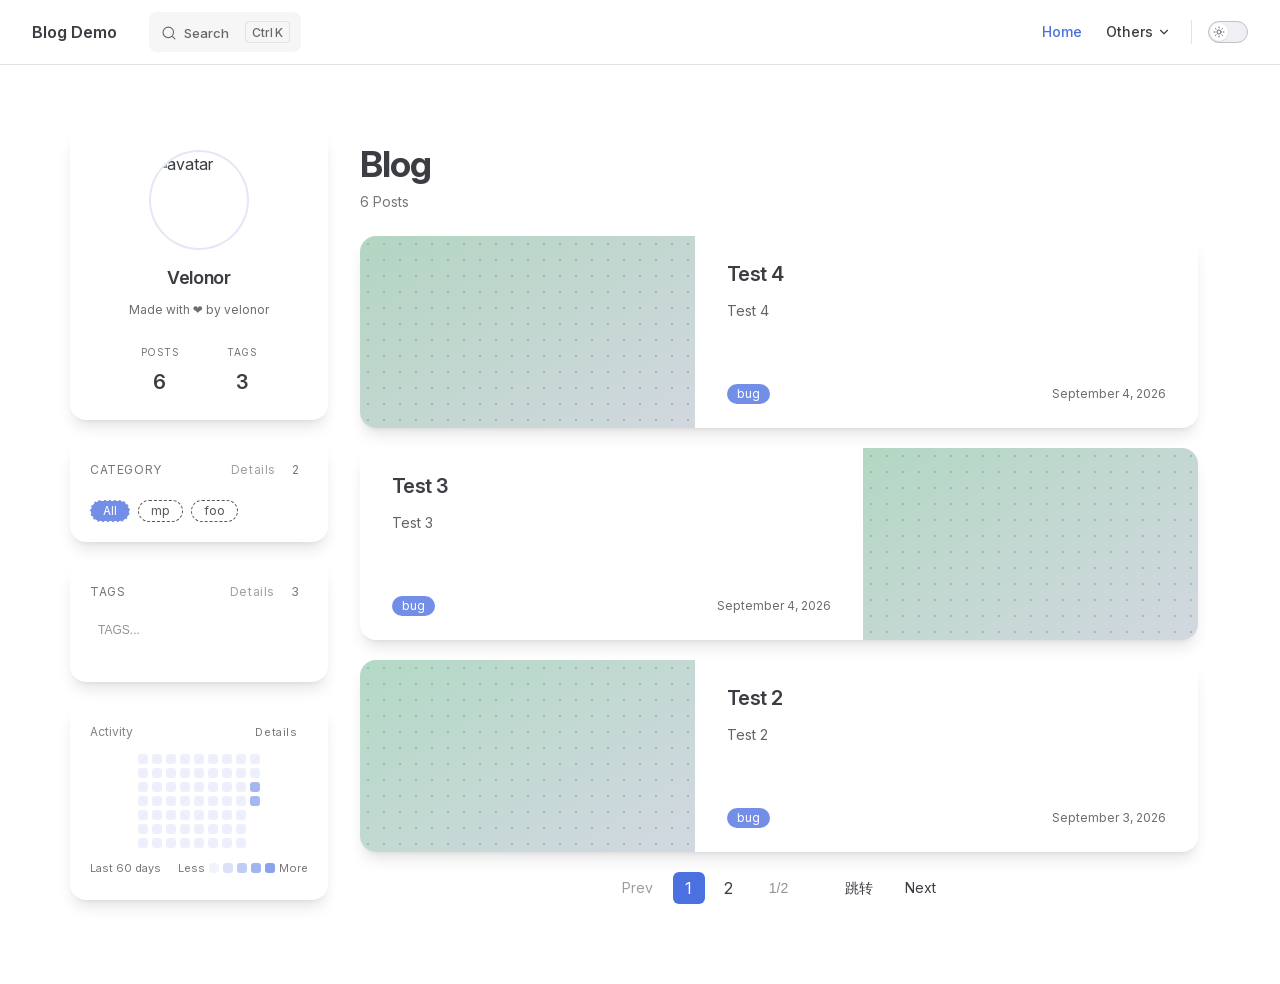
==== commit 99859f97: "deploy: shenjuexiao/issues-velonor-source@fba52e1fda8132356b97a4f4cb2e452eca2c70be" ====
--- a/index.html
+++ b/index.html
@@ -9,17 +9,17 @@
     <link rel="preload stylesheet" href="/assets/style.D0kN5j2k.css" as="style">
     <link rel="preload stylesheet" href="/vp-icons.css" as="style">
     
-    <script type="module" src="/assets/app.DgCCRXXY.js"></script>
+    <script type="module" src="/assets/app.ehP7bl_c.js"></script>
     <link rel="preload" href="/assets/inter-roman-latin.Di8DUHzh.woff2" as="font" type="font/woff2" crossorigin="">
-    <link rel="modulepreload" href="/assets/chunks/theme.CcIn0Ycm.js">
+    <link rel="modulepreload" href="/assets/chunks/theme.1076pQXB.js">
     <link rel="modulepreload" href="/assets/chunks/framework.9LK0F_ZY.js">
     <link rel="modulepreload" href="/assets/index.md.BzLzUKh2.lean.js">
     <script id="check-dark-mode">(()=>{const e=localStorage.getItem("vitepress-theme-appearance")||"auto",a=window.matchMedia("(prefers-color-scheme: dark)").matches;(!e||e==="auto"?a:e==="dark")&&document.documentElement.classList.add("dark")})();</script>
     <script id="check-mac-os">document.documentElement.classList.toggle("mac",/Mac|iPhone|iPod|iPad/i.test(navigator.platform));</script>
   </head>
   <body>
-    <div id="app"><!--[--><!----><!----><div class="Layout bg-no-repeat bg-center bg-fixed bg-cover" style="" data-v-bb76e1e6 data-v-d8b57b2d><!--[--><!--]--><!--[--><span tabindex="-1" data-v-fcbfc0e0></span><a href="#VPContent" class="VPSkipLink visually-hidden" data-v-fcbfc0e0>Skip to content</a><!--]--><!----><header class="VPNav" data-v-d8b57b2d data-v-7ad780c2><div class="VPNavBar" data-v-7ad780c2 data-v-9fd4d1dd><div class="wrapper" data-v-9fd4d1dd><div class="container" data-v-9fd4d1dd><div class="title" data-v-9fd4d1dd><div class="VPNavBarTitle" data-v-9fd4d1dd data-v-9f43907a><a class="title" href="/" data-v-9f43907a><!--[--><!--]--><!----><span data-v-9f43907a>Blog Demo</span><!--[--><!--]--></a></div></div><div class="content" data-v-9fd4d1dd><div class="content-body" data-v-9fd4d1dd><!--[--><!--]--><div class="VPNavBarSearch search" data-v-9fd4d1dd><!--[--><!----><div id="local-search"><button type="button" class="DocSearch DocSearch-Button" aria-label="Search"><span class="DocSearch-Button-Container"><span class="vp-icon DocSearch-Search-Icon"></span><span class="DocSearch-Button-Placeholder">Search</span></span><span class="DocSearch-Button-Keys"><kbd class="DocSearch-Button-Key"></kbd><kbd class="DocSearch-Button-Key">K</kbd></span></button></div><!--]--></div><nav aria-labelledby="main-nav-aria-label" class="VPNavBarMenu menu" data-v-9fd4d1dd data-v-afb2845e><span id="main-nav-aria-label" class="visually-hidden" data-v-afb2845e> Main Navigation </span><!--[--><!--[--><a class="VPLink link VPNavBarMenuLink active" href="/" tabindex="0" data-v-afb2845e data-v-815115f5><!--[--><span data-v-815115f5>Home</span><!--]--></a><!--]--><!--[--><div class="VPFlyout VPNavBarMenuGroup" data-v-afb2845e data-v-bfe7971f><button type="button" class="button" aria-haspopup="true" aria-expanded="false" data-v-bfe7971f><span class="text" data-v-bfe7971f><!----><span data-v-bfe7971f>Others</span><span class="vpi-chevron-down text-icon" data-v-bfe7971f></span></span></button><div class="menu" data-v-bfe7971f><div class="VPMenu" data-v-bfe7971f data-v-20ed86d6><div class="items" data-v-20ed86d6><!--[--><!--[--><div class="VPMenuLink" data-v-20ed86d6 data-v-7eeeb2dc><a class="VPLink link" href="/page/tags.html" data-v-7eeeb2dc><!--[--><span data-v-7eeeb2dc>Tags</span><!--]--></a></div><!--]--><!--[--><div class="VPMenuLink" data-v-20ed86d6 data-v-7eeeb2dc><a class="VPLink link" href="/page/categories.html" data-v-7eeeb2dc><!--[--><span data-v-7eeeb2dc>Categories</span><!--]--></a></div><!--]--><!--[--><div class="VPMenuLink" data-v-20ed86d6 data-v-7eeeb2dc><a class="VPLink link" href="/page/archive.html" data-v-7eeeb2dc><!--[--><span data-v-7eeeb2dc>Archive</span><!--]--></a></div><!--]--><!--]--></div><!--[--><!--]--></div></div></div><!--]--><!--]--></nav><!----><div class="VPNavBarAppearance appearance" data-v-9fd4d1dd data-v-3f90c1a5><button class="VPSwitch VPSwitchAppearance" type="button" role="switch" title aria-checked="false" data-v-3f90c1a5 data-v-be9742d9 data-v-b4ccac88><span class="check" data-v-b4ccac88><span class="icon" data-v-b4ccac88><!--[--><span class="vpi-sun sun" data-v-be9742d9></span><span class="vpi-moon moon" data-v-be9742d9></span><!--]--></span></span></button></div><!----><div class="VPFlyout VPNavBarExtra extra" data-v-9fd4d1dd data-v-f953d92f data-v-bfe7971f><button type="button" class="button" aria-haspopup="true" aria-expanded="false" aria-label="extra navigation" data-v-bfe7971f><span class="vpi-more-horizontal icon" data-v-bfe7971f></span></button><div class="menu" data-v-bfe7971f><div class="VPMenu" data-v-bfe7971f data-v-20ed86d6><!----><!--[--><!--[--><!----><div class="group" data-v-f953d92f><div class="item appearance" data-v-f953d92f><p class="label" data-v-f953d92f>Appearance</p><div class="appearance-action" data-v-f953d92f><button class="VPSwitch VPSwitchAppearance" type="button" role="switch" title aria-checked="false" data-v-f953d92f data-v-be9742d9 data-v-b4ccac88><span class="check" data-v-b4ccac88><span class="icon" data-v-b4ccac88><!--[--><span class="vpi-sun sun" data-v-be9742d9></span><span class="vpi-moon moon" data-v-be9742d9></span><!--]--></span></span></button></div></div></div><!----><!--]--><!--]--></div></div></div><!--[--><!--]--><button type="button" class="VPNavBarHamburger hamburger" aria-label="mobile navigation" aria-expanded="false" aria-controls="VPNavScreen" data-v-9fd4d1dd data-v-6bee1efd><span class="container" data-v-6bee1efd><span class="top" data-v-6bee1efd></span><span class="middle" data-v-6bee1efd></span><span class="bottom" data-v-6bee1efd></span></span></button></div></div></div></div><div class="divider" data-v-9fd4d1dd><div class="divider-line" data-v-9fd4d1dd></div></div></div><!----></header><div class="VPLocalNav empty fixed" data-v-d8b57b2d data-v-2488c25a><div class="container" data-v-2488c25a><!----><div class="VPLocalNavOutlineDropdown" style="--vp-vh:0px;" data-v-2488c25a data-v-6b867909><button data-v-6b867909>Return to top</button><!----></div></div></div><!----><div class="VPContent" id="VPContent" data-v-d8b57b2d data-v-9a6c75ad><div class="w-full flex justify-center" data-v-9a6c75ad><div class="md:flex-row flex w-full max-w-screen-2xl justify-center items-start pt-0 my-0 gap-5 md:px-20 flex-col-reverse"><div class="flex bg-transparent w-full md:w-[23%] md:max-w-[23%] md:flex-none md:shrink-0 min-w-0 justify-center items-start pt-16 pb-12 flex-col gap-5"><div class="hidden md:flex w-full md:rounded-2xl p-6 flex-col justify-center items-center gap-2 dark:shadow-none shadow-lg border-2 border-[var(--blog-border-c)] bg-[var(--vp-c-blog-bg)]/95 backdrop-blur-md"><img src="https://vitepress.open17.vip/ava.jpg" alt="avatar" class="object-cover object-center w-24 h-24 rounded-full ring-2 ring-[var(--blog-border-c)]"><div class="text-lg font-semibold text-center mt-2 tracking-tight">Velonor</div><div class="text-center text-xs opacity-75 leading-relaxed">Made with ❤️ by velonor</div><div class="flex justify-center items-center gap-12 w-full border-t-2 mt-3 border-[var(--blog-border-c)]/70"><div class="flex flex-col justify-center items-center gap-1"><div class="text-[10px] uppercase tracking-wider opacity-70">POSTS</div><div class="text-xl font-semibold">5</div></div><div class="flex flex-col justify-center items-center gap-1"><div class="text-[10px] uppercase tracking-wider opacity-70">TAGS</div><div class="text-xl font-semibold">3</div></div></div></div><div class="flex w-full md:rounded-2xl px-5 py-5 flex-col justify-center gap-3 dark:shadow-none shadow-lg border-2 border-[var(--blog-border-c)] bg-[var(--vp-c-blog-bg)]/95 backdrop-blur-md"><div class="flex items-center justify-between text-xs uppercase tracking-wider opacity-70"><span>Category</span><div class="flex items-center gap-2"><a href="/page/categories" class="normal-case text-xs opacity-70 hover:opacity-100 transition">Details</a><span class="px-2 py-0.5 rounded-full border border-[var(--blog-border-c)]/70">2</span></div></div><div class="flex justify-start items-center flex-wrap gap-2 pt-1"><!--[--><div class="cursor-pointer relative mt-1"><div class="bg-[var(--blog-tag-bg-2)] text-[var(--blog-tag-text-2)] border-[var(--blog-tag-text-2)] text-xs px-3 py-0.5 rounded-full border border-dashed transition hover:-translate-y-0.5">All</div></div><div class="cursor-pointer relative mt-1"><div class="bg-[var(--blog-tag-bg-1)] text-[var(--blog-tag-text-1)] border-[var(--blog-tag-text-1)] text-xs px-3 py-0.5 rounded-full border border-dashed transition hover:-translate-y-0.5">MP</div></div><div class="cursor-pointer relative mt-1"><div class="bg-[var(--blog-tag-bg-1)] text-[var(--blog-tag-text-1)] border-[var(--blog-tag-text-1)] text-xs px-3 py-0.5 rounded-full border border-dashed transition hover:-translate-y-0.5">foo</div></div><!--]--></div></div><div class="flex w-full md:rounded-2xl px-5 py-5 flex-col justify-center gap-3 dark:shadow-none shadow-lg border-2 border-[var(--blog-border-c)] bg-[var(--vp-c-blog-bg)]/95 backdrop-blur-md"><div class="flex items-center justify-between text-xs uppercase tracking-wider opacity-70"><span>TAGS</span><div class="flex items-center gap-2"><a href="/page/tags" class="normal-case text-xs opacity-70 hover:opacity-100 transition">Details</a><span class="px-2 py-0.5 rounded-full border border-[var(--blog-border-c)]/70">3</span></div></div><input value="" type="text" class="w-full h-8 border border-[var(--blog-border-c)]/70 rounded-md bg-[var(--vp-c-bg)]/60 px-2 text-xs outline-none focus:border-[var(--vp-c-brand-2)]" placeholder="TAGS..."><div class="flex justify-start items-center flex-wrap gap-2 pt-1"><!--[--><!--]--></div><!----></div><div class="flex w-full md:rounded-2xl px-5 py-5 flex-col justify-center gap-3 dark:shadow-none shadow-lg border-2 border-[var(--blog-border-c)] bg-[var(--vp-c-blog-bg)]/95 backdrop-blur-md"><div class="flex items-center justify-between text-xs uppercase tracking-wider opacity-70"><span class="text-[12px] opacity-90 normal-case tracking-normal">Activity</span><a href="/page/archive.html" class="px-2.5 py-0.5 rounded-full border border-[var(--blog-border-c)]/70 bg-[var(--vp-c-bg)]/40 hover:bg-[var(--vp-c-bg)]/60 transition normal-case text-[11px]">Details</a></div><div class="grid gap-2"><div class="flex justify-center"><div class="grid grid-flow-col grid-rows-7 auto-cols-[10px] gap-1"><!--[--><div class="w-[10px] h-[10px] rounded-[3px] transition" style="background-color:color-mix(in srgb, var(--vp-c-brand-1) 10%, transparent);" title="2026-07-07 · 0"></div><div class="w-[10px] h-[10px] rounded-[3px] transition" style="background-color:color-mix(in srgb, var(--vp-c-brand-1) 10%, transparent);" title="2026-07-08 · 0"></div><div class="w-[10px] h-[10px] rounded-[3px] transition" style="background-color:color-mix(in srgb, var(--vp-c-brand-1) 10%, transparent);" title="2026-07-09 · 0"></div><div class="w-[10px] h-[10px] rounded-[3px] transition" style="background-color:color-mix(in srgb, var(--vp-c-brand-1) 10%, transparent);" title="2026-07-10 · 0"></div><div class="w-[10px] h-[10px] rounded-[3px] transition" style="background-color:color-mix(in srgb, var(--vp-c-brand-1) 10%, transparent);" title="2026-07-11 · 0"></div><div class="w-[10px] h-[10px] rounded-[3px] transition" style="background-color:color-mix(in srgb, var(--vp-c-brand-1) 10%, transparent);" title="2026-07-12 · 0"></div><div class="w-[10px] h-[10px] rounded-[3px] transition" style="background-color:color-mix(in srgb, var(--vp-c-brand-1) 10%, transparent);" title="2026-07-13 · 0"></div><div class="w-[10px] h-[10px] rounded-[3px] transition" style="background-color:color-mix(in srgb, var(--vp-c-brand-1) 10%, transparent);" title="2026-07-14 · 0"></div><div class="w-[10px] h-[10px] rounded-[3px] transition" style="background-color:color-mix(in srgb, var(--vp-c-brand-1) 10%, transparent);" title="2026-07-15 · 0"></div><div class="w-[10px] h-[10px] rounded-[3px] transition" style="background-color:color-mix(in srgb, var(--vp-c-brand-1) 10%, transparent);" title="2026-07-16 · 0"></div><div class="w-[10px] h-[10px] rounded-[3px] transition" style="background-color:color-mix(in srgb, var(--vp-c-brand-1) 10%, transparent);" title="2026-07-17 · 0"></div><div class="w-[10px] h-[10px] rounded-[3px] transition" style="background-color:color-mix(in srgb, var(--vp-c-brand-1) 10%, transparent);" title="2026-07-18 · 0"></div><div class="w-[10px] h-[10px] rounded-[3px] transition" style="background-color:color-mix(in srgb, var(--vp-c-brand-1) 10%, transparent);" title="2026-07-19 · 0"></div><div class="w-[10px] h-[10px] rounded-[3px] transition" style="background-color:color-mix(in srgb, var(--vp-c-brand-1) 10%, transparent);" title="2026-07-20 · 0"></div><div class="w-[10px] h-[10px] rounded-[3px] transition" style="background-color:color-mix(in srgb, var(--vp-c-brand-1) 10%, transparent);" title="2026-07-21 · 0"></div><div class="w-[10px] h-[10px] rounded-[3px] transition" style="background-color:color-mix(in srgb, var(--vp-c-brand-1) 10%, transparent);" title="2026-07-22 · 0"></div><div class="w-[10px] h-[10px] rounded-[3px] transition" style="background-color:color-mix(in srgb, var(--vp-c-brand-1) 10%, transparent);" title="2026-07-23 · 0"></div><div class="w-[10px] h-[10px] rounded-[3px] transition" style="background-color:color-mix(in srgb, var(--vp-c-brand-1) 10%, transparent);" title="2026-07-24 · 0"></div><div class="w-[10px] h-[10px] rounded-[3px] transition" style="background-color:color-mix(in srgb, var(--vp-c-brand-1) 10%, transparent);" title="2026-07-25 · 0"></div><div class="w-[10px] h-[10px] rounded-[3px] transition" style="background-color:color-mix(in srgb, var(--vp-c-brand-1) 10%, transparent);" title="2026-07-26 · 0"></div><div class="w-[10px] h-[10px] rounded-[3px] transition" style="background-color:color-mix(in srgb, var(--vp-c-brand-1) 10%, transparent);" title="2026-07-27 · 0"></div><div class="w-[10px] h-[10px] rounded-[3px] transition" style="background-color:color-mix(in srgb, var(--vp-c-brand-1) 10%, transparent);" title="2026-07-28 · 0"></div><div class="w-[10px] h-[10px] rounded-[3px] transition" style="background-color:color-mix(in srgb, var(--vp-c-brand-1) 10%, transparent);" title="2026-07-29 · 0"></div><div class="w-[10px] h-[10px] rounded-[3px] transition" style="background-color:color-mix(in srgb, var(--vp-c-brand-1) 10%, transparent);" title="2026-07-30 · 0"></div><div class="w-[10px] h-[10px] rounded-[3px] transition" style="background-color:color-mix(in srgb, var(--vp-c-brand-1) 10%, transparent);" title="2026-07-31 · 0"></div><div class="w-[10px] h-[10px] rounded-[3px] transition" style="background-color:color-mix(in srgb, var(--vp-c-brand-1) 10%, transparent);" title="2026-08-01 · 0"></div><div class="w-[10px] h-[10px] rounded-[3px] transition" style="background-color:color-mix(in srgb, var(--vp-c-brand-1) 10%, transparent);" title="2026-08-02 · 0"></div><div class="w-[10px] h-[10px] rounded-[3px] transition" style="background-color:color-mix(in srgb, var(--vp-c-brand-1) 10%, transparent);" title="2026-08-03 · 0"></div><div class="w-[10px] h-[10px] rounded-[3px] transition" style="background-color:color-mix(in srgb, var(--vp-c-brand-1) 10%, transparent);" title="2026-08-04 · 0"></div><div class="w-[10px] h-[10px] rounded-[3px] transition" style="background-color:color-mix(in srgb, var(--vp-c-brand-1) 10%, transparent);" title="2026-08-05 · 0"></div><div class="w-[10px] h-[10px] rounded-[3px] transition" style="background-color:color-mix(in srgb, var(--vp-c-brand-1) 10%, transparent);" title="2026-08-06 · 0"></div><div class="w-[10px] h-[10px] rounded-[3px] transition" style="background-color:color-mix(in srgb, var(--vp-c-brand-1) 10%, transparent);" title="2026-08-07 · 0"></div><div class="w-[10px] h-[10px] rounded-[3px] transition" style="background-color:color-mix(in srgb, var(--vp-c-brand-1) 10%, transparent);" title="2026-08-08 · 0"></div><div class="w-[10px] h-[10px] rounded-[3px] transition" style="background-color:color-mix(in srgb, var(--vp-c-brand-1) 10%, transparent);" title="2026-08-09 · 0"></div><div class="w-[10px] h-[10px] rounded-[3px] transition" style="background-color:color-mix(in srgb, var(--vp-c-brand-1) 10%, transparent);" title="2026-08-10 · 0"></div><div class="w-[10px] h-[10px] rounded-[3px] transition" style="background-color:color-mix(in srgb, var(--vp-c-brand-1) 10%, transparent);" title="2026-08-11 · 0"></div><div class="w-[10px] h-[10px] rounded-[3px] transition" style="background-color:color-mix(in srgb, var(--vp-c-brand-1) 10%, transparent);" title="2026-08-12 · 0"></div><div class="w-[10px] h-[10px] rounded-[3px] transition" style="background-color:color-mix(in srgb, var(--vp-c-brand-1) 10%, transparent);" title="2026-08-13 · 0"></div><div class="w-[10px] h-[10px] rounded-[3px] transition" style="background-color:color-mix(in srgb, var(--vp-c-brand-1) 10%, transparent);" title="2026-08-14 · 0"></div><div class="w-[10px] h-[10px] rounded-[3px] transition" style="background-color:color-mix(in srgb, var(--vp-c-brand-1) 10%, transparent);" title="2026-08-15 · 0"></div><div class="w-[10px] h-[10px] rounded-[3px] transition" style="background-color:color-mix(in srgb, var(--vp-c-brand-1) 10%, transparent);" title="2026-08-16 · 0"></div><div class="w-[10px] h-[10px] rounded-[3px] transition" style="background-color:color-mix(in srgb, var(--vp-c-brand-1) 10%, transparent);" title="2026-08-17 · 0"></div><div class="w-[10px] h-[10px] rounded-[3px] transition" style="background-color:color-mix(in srgb, var(--vp-c-brand-1) 10%, transparent);" title="2026-08-18 · 0"></div><div class="w-[10px] h-[10px] rounded-[3px] transition" style="background-color:color-mix(in srgb, var(--vp-c-brand-1) 10%, transparent);" title="2026-08-19 · 0"></div><div class="w-[10px] h-[10px] rounded-[3px] transition" style="background-color:color-mix(in srgb, var(--vp-c-brand-1) 10%, transparent);" title="2026-08-20 · 0"></div><div class="w-[10px] h-[10px] rounded-[3px] transition" style="background-color:color-mix(in srgb, var(--vp-c-brand-1) 10%, transparent);" title="2026-08-21 · 0"></div><div class="w-[10px] h-[10px] rounded-[3px] transition" style="background-color:color-mix(in srgb, var(--vp-c-brand-1) 10%, transparent);" title="2026-08-22 · 0"></div><div class="w-[10px] h-[10px] rounded-[3px] transition" style="background-color:color-mix(in srgb, var(--vp-c-brand-1) 10%, transparent);" title="2026-08-23 · 0"></div><div class="w-[10px] h-[10px] rounded-[3px] transition" style="background-color:color-mix(in srgb, var(--vp-c-brand-1) 10%, transparent);" title="2026-08-24 · 0"></div><div class="w-[10px] h-[10px] rounded-[3px] transition" style="background-color:color-mix(in srgb, var(--vp-c-brand-1) 10%, transparent);" title="2026-08-25 · 0"></div><div class="w-[10px] h-[10px] rounded-[3px] transition" style="background-color:color-mix(in srgb, var(--vp-c-brand-1) 10%, transparent);" title="2026-08-26 · 0"></div><div class="w-[10px] h-[10px] rounded-[3px] transition" style="background-color:color-mix(in srgb, var(--vp-c-brand-1) 10%, transparent);" title="2026-08-27 · 0"></div><div class="w-[10px] h-[10px] rounded-[3px] transition" style="background-color:color-mix(in srgb, var(--vp-c-brand-1) 10%, transparent);" title="2026-08-28 · 0"></div><div class="w-[10px] h-[10px] rounded-[3px] transition" style="background-color:color-mix(in srgb, var(--vp-c-brand-1) 10%, transparent);" title="2026-08-29 · 0"></div><div class="w-[10px] h-[10px] rounded-[3px] transition" style="background-color:color-mix(in srgb, var(--vp-c-brand-1) 10%, transparent);" title="2026-08-30 · 0"></div><div class="w-[10px] h-[10px] rounded-[3px] transition" style="background-color:color-mix(in srgb, var(--vp-c-brand-1) 10%, transparent);" title="2026-08-31 · 0"></div><div class="w-[10px] h-[10px] rounded-[3px] transition" style="background-color:color-mix(in srgb, var(--vp-c-brand-1) 10%, transparent);" title="2026-09-01 · 0"></div><div class="w-[10px] h-[10px] rounded-[3px] transition" style="background-color:color-mix(in srgb, var(--vp-c-brand-1) 10%, transparent);" title="2026-09-02 · 0"></div><div class="w-[10px] h-[10px] rounded-[3px] transition" style="background-color:color-mix(in srgb, var(--vp-c-brand-1) 50%, transparent);" title="2026-09-03 · 2"></div><div class="w-[10px] h-[10px] rounded-[3px] transition" style="background-color:color-mix(in srgb, var(--vp-c-brand-1) 28%, transparent);" title="2026-09-04 · 1"></div><!--]--></div></div><div class="flex items-center justify-between text-[11px] opacity-70"><span>Last 60 days</span><div class="flex items-center gap-1"><span>Less</span><span class="w-[10px] h-[10px] rounded-[3px]" style="background-color:color-mix(in srgb, var(--vp-c-brand-1) 10%, transparent);"></span><span class="w-[10px] h-[10px] rounded-[3px]" style="background-color:color-mix(in srgb, var(--vp-c-brand-1) 28%, transparent);"></span><span class="w-[10px] h-[10px] rounded-[3px]" style="background-color:color-mix(in srgb, var(--vp-c-brand-1) 50%, transparent);"></span><span class="w-[10px] h-[10px] rounded-[3px]" style="background-color:color-mix(in srgb, var(--vp-c-brand-1) 75%, transparent);"></span><span class="w-[10px] h-[10px] rounded-[3px]" style="background-color:color-mix(in srgb, var(--vp-c-brand-1) 92%, transparent);"></span><span>More</span></div></div></div></div><!--[--><!--]--></div><div class="flex md:w-[77%] md:max-w-[77%] md:flex-none md:shrink-0 py-20 justify-center items-center gap-5 flex-col w-full px-3"><!--[--><div class="w-full flex flex-col gap-3 md:gap-4 mb-1"><div class="flex flex-col md:flex-row md:items-center md:justify-between gap-3"><div class="flex flex-col gap-2"><div class="text-3xl md:text-4xl font-bold tracking-tight">Blog</div><div class="text-sm opacity-70">5 Posts</div></div><div class="flex items-center gap-2 text-xs flex-wrap"><!----><!----></div></div></div><!--[--><div class="w-full flex justify-center items-center relative"><a href="/posts/MP/2026-09-04-Test-3.html" class="w-full rounded-2xl"><div class="bg-opacity-90 backdrop-blur-md w-full rounded-2xl flex flex-col md:flex-row dark:shadow-none shadow-lg border-2 border-[var(--blog-border-c)] bg-[var(--vp-c-blog-bg)] relative transition duration-200 hover:-translate-y-0.5 hover:shadow-xl overflow-hidden"><!----><div class="w-full md:w-2/5 bg-[var(--vp-c-bg)]/30"><div class="w-full h-48 md:h-full min-h-48" style="background-image:linear-gradient(147deg, hsla(147, 37%, 46%, 0.42), hsla(214, 37%, 32%, 0.22)), radial-gradient(hsla(214, 37%, 52%, 0.35) 1px, transparent 1px);background-size:cover, 16px 16px;background-position:center, 0 0;"></div></div><div class="w-full md:w-3/5 flex flex-col gap-3 px-6 md:px-8 py-6"><div class="text-lg md:text-xl font-semibold tracking-tight"><span>Test 3</span></div><div class="text-sm leading-relaxed opacity-80">Test 3</div><div class="flex justify-between w-full items-center flex-wrap text-sm gap-3 mt-auto pt-2"><div class="flex justify-end items-end gap-2 flex-wrap"><!--[--><div class="bg-[var(--blog-tag-bg-2)]/90 text-[var(--blog-tag-text-2)] border-[var(--blog-tag-text-2)] px-2.5 py-0.5 rounded-full text-xs"><span>bug</span></div><!--]--></div><div class="text-xs opacity-75">September 4, 2026</div></div></div></div></a></div><div class="w-full flex justify-center items-center relative"><a href="/posts/MP/2026-09-03-Test-2.html" class="w-full rounded-2xl"><div class="md:flex-row-reverse bg-opacity-90 backdrop-blur-md w-full rounded-2xl flex flex-col md:flex-row dark:shadow-none shadow-lg border-2 border-[var(--blog-border-c)] bg-[var(--vp-c-blog-bg)] relative transition duration-200 hover:-translate-y-0.5 hover:shadow-xl overflow-hidden"><!----><div class="w-full md:w-2/5 bg-[var(--vp-c-bg)]/30"><div class="w-full h-48 md:h-full min-h-48" style="background-image:linear-gradient(148deg, hsla(148, 38%, 47%, 0.42), hsla(216, 38%, 33%, 0.22)), radial-gradient(hsla(216, 38%, 53%, 0.35) 1px, transparent 1px);background-size:cover, 16px 16px;background-position:center, 0 0;"></div></div><div class="w-full md:w-3/5 flex flex-col gap-3 px-6 md:px-8 py-6"><div class="text-lg md:text-xl font-semibold tracking-tight"><span>Test 2</span></div><div class="text-sm leading-relaxed opacity-80">Test 2</div><div class="flex justify-between w-full items-center flex-wrap text-sm gap-3 mt-auto pt-2"><div class="flex justify-end items-end gap-2 flex-wrap"><!--[--><div class="bg-[var(--blog-tag-bg-2)]/90 text-[var(--blog-tag-text-2)] border-[var(--blog-tag-text-2)] px-2.5 py-0.5 rounded-full text-xs"><span>bug</span></div><!--]--></div><div class="text-xs opacity-75">September 3, 2026</div></div></div></div></a></div><div class="w-full flex justify-center items-center relative"><a href="/posts/MP/2026-09-03-Test-1.html" class="w-full rounded-2xl"><div class="bg-opacity-90 backdrop-blur-md w-full rounded-2xl flex flex-col md:flex-row dark:shadow-none shadow-lg border-2 border-[var(--blog-border-c)] bg-[var(--vp-c-blog-bg)] relative transition duration-200 hover:-translate-y-0.5 hover:shadow-xl overflow-hidden"><!----><div class="w-full md:w-2/5 bg-[var(--vp-c-bg)]/30"><div class="w-full h-48 md:h-full min-h-48" style="background-image:linear-gradient(149deg, hsla(149, 39%, 48%, 0.42), hsla(218, 39%, 34%, 0.22)), radial-gradient(hsla(218, 39%, 54%, 0.35) 1px, transparent 1px);background-size:cover, 16px 16px;background-position:center, 0 0;"></div></div><div class="w-full md:w-3/5 flex flex-col gap-3 px-6 md:px-8 py-6"><div class="text-lg md:text-xl font-semibold tracking-tight"><span>Test 1</span></div><div class="text-sm leading-relaxed opacity-80">Test 1</div><div class="flex justify-between w-full items-center flex-wrap text-sm gap-3 mt-auto pt-2"><div class="flex justify-end items-end gap-2 flex-wrap"><!--[--><div class="bg-[var(--blog-tag-bg-2)]/90 text-[var(--blog-tag-text-2)] border-[var(--blog-tag-text-2)] px-2.5 py-0.5 rounded-full text-xs"><span>bug</span></div><!--]--></div><div class="text-xs opacity-75">September 3, 2026</div></div></div></div></a></div><!--]--><div class="flex justify-center items-center gap-2 border-0 flex-row w-full px-5"><button disabled class="border-2 px-3 h-8 text-center flex justify-center items-center cursor-pointer bg-[var(--vp-c-blog-bg)] rounded-md text-sm disabled:opacity-50 disabled:cursor-not-allowed">Prev</button><div class="flex justify-center items-center gap-2"><!----><!--[--><div class="bg-[var(--vp-c-brand-1)] text-white border-[var(--vp-c-brand-1)] border-2 w-8 h-8 text-center flex justify-center items-center cursor-pointer rounded-md">1</div><div class="bg-[var(--vp-c-blog-bg)] border-2 w-8 h-8 text-center flex justify-center items-center cursor-pointer rounded-md">2</div><!--]--><!----></div><div class="flex items-center gap-2 ml-2"><input type="number" min="1" max="2" value="" class="w-16 h-8 border-2 rounded-md bg-[var(--vp-c-blog-bg)] px-2 text-sm" placeholder="1/2"><button class="border-2 px-3 h-8 text-center flex justify-center items-center cursor-pointer bg-[var(--vp-c-blog-bg)] rounded-md text-sm"> 跳转 </button></div><button class="border-2 px-3 h-8 text-center flex justify-center items-center cursor-pointer bg-[var(--vp-c-blog-bg)] rounded-md text-sm disabled:opacity-50 disabled:cursor-not-allowed">Next</button></div><!--]--></div><div class="flex md:hidden justify-center items-center w-full mt-8 flex-col gap-3"><img src="https://vitepress.open17.vip/ava.jpg" alt="avatar" class="object-cover object-center w-32 rounded-full"><div class="text-2xl font-bold text-center">Velonor</div><div class="text-center text-sm">Made with ❤️ by velonor</div></div></div><div style="position:relative;"><div></div></div></div></div><!----><!--[--><!--]--></div><!--]--></div>
-    <script>window.__VP_HASH_MAP__=JSON.parse("{\"index.md\":\"BzLzUKh2\",\"page_archive.md\":\"D1jetl2V\",\"page_categories.md\":\"Bd1BNt__\",\"page_tags.md\":\"Co2B9x07\",\"posts_foo_2025-08-11-hello-velonor.md\":\"C62MNDGQ\",\"posts_foo_2025-08-12-second-post.md\":\"BIgm7uFd\",\"posts_mp_2026-09-03-test-1.md\":\"vnmdnLE0\",\"posts_mp_2026-09-03-test-2.md\":\"CoGSvrt5\",\"posts_mp_2026-09-04-test-3.md\":\"Tuk3Edoe\",\"public_posts_bak_2025-08-11-hello-velonor.md\":\"CV9DwkpJ\",\"public_posts_bak_2025-08-12-second-post.md\":\"mjhelMGc\",\"public_readme.md\":\"DLsVdneo\",\"readme.md\":\"BRI8iVNd\"}");window.__VP_SITE_DATA__=JSON.parse("{\"lang\":\"en-US\",\"dir\":\"ltr\",\"title\":\"Blog Demo\",\"description\":\"A VitePress Site\",\"base\":\"/\",\"head\":[],\"router\":{\"prefetchLinks\":true},\"appearance\":true,\"themeConfig\":{\"search\":{\"provider\":\"local\"},\"blog\":{\"direct\":\"lft\",\"tagPageLink\":\"/page/tags\",\"categoryPageLink\":\"/page/categories\",\"user\":{\"name\":\"Velonor\",\"avatar\":\"https://vitepress.open17.vip/ava.jpg\",\"describe\":\"Made with ❤️ by velonor\"},\"bgImage\":{\"dark\":\"https://vitepress.open17.vip/bg_dark.jpg\",\"light\":\"https://vitepress.open17.vip/bg.jpg\"}},\"nav\":[{\"text\":\"Home\",\"link\":\"/\"},{\"text\":\"Others\",\"items\":[{\"text\":\"Tags\",\"link\":\"/page/tags\"},{\"text\":\"Categories\",\"link\":\"/page/categories\"},{\"text\":\"Archive\",\"link\":\"/page/archive\"}]}],\"home\":{\"maxTagsDisplayed\":20,\"postsPerPage\":3}},\"locales\":{},\"scrollOffset\":134,\"cleanUrls\":false}");</script>
+    <div id="app"><!--[--><!----><!----><div class="Layout bg-no-repeat bg-center bg-fixed bg-cover" style="" data-v-bb76e1e6 data-v-d8b57b2d><!--[--><!--]--><!--[--><span tabindex="-1" data-v-fcbfc0e0></span><a href="#VPContent" class="VPSkipLink visually-hidden" data-v-fcbfc0e0>Skip to content</a><!--]--><!----><header class="VPNav" data-v-d8b57b2d data-v-7ad780c2><div class="VPNavBar" data-v-7ad780c2 data-v-9fd4d1dd><div class="wrapper" data-v-9fd4d1dd><div class="container" data-v-9fd4d1dd><div class="title" data-v-9fd4d1dd><div class="VPNavBarTitle" data-v-9fd4d1dd data-v-9f43907a><a class="title" href="/" data-v-9f43907a><!--[--><!--]--><!----><span data-v-9f43907a>Blog Demo</span><!--[--><!--]--></a></div></div><div class="content" data-v-9fd4d1dd><div class="content-body" data-v-9fd4d1dd><!--[--><!--]--><div class="VPNavBarSearch search" data-v-9fd4d1dd><!--[--><!----><div id="local-search"><button type="button" class="DocSearch DocSearch-Button" aria-label="Search"><span class="DocSearch-Button-Container"><span class="vp-icon DocSearch-Search-Icon"></span><span class="DocSearch-Button-Placeholder">Search</span></span><span class="DocSearch-Button-Keys"><kbd class="DocSearch-Button-Key"></kbd><kbd class="DocSearch-Button-Key">K</kbd></span></button></div><!--]--></div><nav aria-labelledby="main-nav-aria-label" class="VPNavBarMenu menu" data-v-9fd4d1dd data-v-afb2845e><span id="main-nav-aria-label" class="visually-hidden" data-v-afb2845e> Main Navigation </span><!--[--><!--[--><a class="VPLink link VPNavBarMenuLink active" href="/" tabindex="0" data-v-afb2845e data-v-815115f5><!--[--><span data-v-815115f5>Home</span><!--]--></a><!--]--><!--[--><div class="VPFlyout VPNavBarMenuGroup" data-v-afb2845e data-v-bfe7971f><button type="button" class="button" aria-haspopup="true" aria-expanded="false" data-v-bfe7971f><span class="text" data-v-bfe7971f><!----><span data-v-bfe7971f>Others</span><span class="vpi-chevron-down text-icon" data-v-bfe7971f></span></span></button><div class="menu" data-v-bfe7971f><div class="VPMenu" data-v-bfe7971f data-v-20ed86d6><div class="items" data-v-20ed86d6><!--[--><!--[--><div class="VPMenuLink" data-v-20ed86d6 data-v-7eeeb2dc><a class="VPLink link" href="/page/tags.html" data-v-7eeeb2dc><!--[--><span data-v-7eeeb2dc>Tags</span><!--]--></a></div><!--]--><!--[--><div class="VPMenuLink" data-v-20ed86d6 data-v-7eeeb2dc><a class="VPLink link" href="/page/categories.html" data-v-7eeeb2dc><!--[--><span data-v-7eeeb2dc>Categories</span><!--]--></a></div><!--]--><!--[--><div class="VPMenuLink" data-v-20ed86d6 data-v-7eeeb2dc><a class="VPLink link" href="/page/archive.html" data-v-7eeeb2dc><!--[--><span data-v-7eeeb2dc>Archive</span><!--]--></a></div><!--]--><!--]--></div><!--[--><!--]--></div></div></div><!--]--><!--]--></nav><!----><div class="VPNavBarAppearance appearance" data-v-9fd4d1dd data-v-3f90c1a5><button class="VPSwitch VPSwitchAppearance" type="button" role="switch" title aria-checked="false" data-v-3f90c1a5 data-v-be9742d9 data-v-b4ccac88><span class="check" data-v-b4ccac88><span class="icon" data-v-b4ccac88><!--[--><span class="vpi-sun sun" data-v-be9742d9></span><span class="vpi-moon moon" data-v-be9742d9></span><!--]--></span></span></button></div><!----><div class="VPFlyout VPNavBarExtra extra" data-v-9fd4d1dd data-v-f953d92f data-v-bfe7971f><button type="button" class="button" aria-haspopup="true" aria-expanded="false" aria-label="extra navigation" data-v-bfe7971f><span class="vpi-more-horizontal icon" data-v-bfe7971f></span></button><div class="menu" data-v-bfe7971f><div class="VPMenu" data-v-bfe7971f data-v-20ed86d6><!----><!--[--><!--[--><!----><div class="group" data-v-f953d92f><div class="item appearance" data-v-f953d92f><p class="label" data-v-f953d92f>Appearance</p><div class="appearance-action" data-v-f953d92f><button class="VPSwitch VPSwitchAppearance" type="button" role="switch" title aria-checked="false" data-v-f953d92f data-v-be9742d9 data-v-b4ccac88><span class="check" data-v-b4ccac88><span class="icon" data-v-b4ccac88><!--[--><span class="vpi-sun sun" data-v-be9742d9></span><span class="vpi-moon moon" data-v-be9742d9></span><!--]--></span></span></button></div></div></div><!----><!--]--><!--]--></div></div></div><!--[--><!--]--><button type="button" class="VPNavBarHamburger hamburger" aria-label="mobile navigation" aria-expanded="false" aria-controls="VPNavScreen" data-v-9fd4d1dd data-v-6bee1efd><span class="container" data-v-6bee1efd><span class="top" data-v-6bee1efd></span><span class="middle" data-v-6bee1efd></span><span class="bottom" data-v-6bee1efd></span></span></button></div></div></div></div><div class="divider" data-v-9fd4d1dd><div class="divider-line" data-v-9fd4d1dd></div></div></div><!----></header><div class="VPLocalNav empty fixed" data-v-d8b57b2d data-v-2488c25a><div class="container" data-v-2488c25a><!----><div class="VPLocalNavOutlineDropdown" style="--vp-vh:0px;" data-v-2488c25a data-v-6b867909><button data-v-6b867909>Return to top</button><!----></div></div></div><!----><div class="VPContent" id="VPContent" data-v-d8b57b2d data-v-9a6c75ad><div class="w-full flex justify-center" data-v-9a6c75ad><div class="md:flex-row flex w-full max-w-screen-2xl justify-center items-start pt-0 my-0 gap-5 md:px-20 flex-col-reverse"><div class="flex bg-transparent w-full md:w-[23%] md:max-w-[23%] md:flex-none md:shrink-0 min-w-0 justify-center items-start pt-16 pb-12 flex-col gap-5"><div class="hidden md:flex w-full md:rounded-2xl p-6 flex-col justify-center items-center gap-2 dark:shadow-none shadow-lg border-2 border-[var(--blog-border-c)] bg-[var(--vp-c-blog-bg)]/95 backdrop-blur-md"><img src="https://vitepress.open17.vip/ava.jpg" alt="avatar" class="object-cover object-center w-24 h-24 rounded-full ring-2 ring-[var(--blog-border-c)]"><div class="text-lg font-semibold text-center mt-2 tracking-tight">Velonor</div><div class="text-center text-xs opacity-75 leading-relaxed">Made with ❤️ by velonor</div><div class="flex justify-center items-center gap-12 w-full border-t-2 mt-3 border-[var(--blog-border-c)]/70"><div class="flex flex-col justify-center items-center gap-1"><div class="text-[10px] uppercase tracking-wider opacity-70">POSTS</div><div class="text-xl font-semibold">6</div></div><div class="flex flex-col justify-center items-center gap-1"><div class="text-[10px] uppercase tracking-wider opacity-70">TAGS</div><div class="text-xl font-semibold">3</div></div></div></div><div class="flex w-full md:rounded-2xl px-5 py-5 flex-col justify-center gap-3 dark:shadow-none shadow-lg border-2 border-[var(--blog-border-c)] bg-[var(--vp-c-blog-bg)]/95 backdrop-blur-md"><div class="flex items-center justify-between text-xs uppercase tracking-wider opacity-70"><span>Category</span><div class="flex items-center gap-2"><a href="/page/categories" class="normal-case text-xs opacity-70 hover:opacity-100 transition">Details</a><span class="px-2 py-0.5 rounded-full border border-[var(--blog-border-c)]/70">2</span></div></div><div class="flex justify-start items-center flex-wrap gap-2 pt-1"><!--[--><div class="cursor-pointer relative mt-1"><div class="bg-[var(--blog-tag-bg-2)] text-[var(--blog-tag-text-2)] border-[var(--blog-tag-text-2)] text-xs px-3 py-0.5 rounded-full border border-dashed transition hover:-translate-y-0.5">All</div></div><div class="cursor-pointer relative mt-1"><div class="bg-[var(--blog-tag-bg-1)] text-[var(--blog-tag-text-1)] border-[var(--blog-tag-text-1)] text-xs px-3 py-0.5 rounded-full border border-dashed transition hover:-translate-y-0.5">mp</div></div><div class="cursor-pointer relative mt-1"><div class="bg-[var(--blog-tag-bg-1)] text-[var(--blog-tag-text-1)] border-[var(--blog-tag-text-1)] text-xs px-3 py-0.5 rounded-full border border-dashed transition hover:-translate-y-0.5">foo</div></div><!--]--></div></div><div class="flex w-full md:rounded-2xl px-5 py-5 flex-col justify-center gap-3 dark:shadow-none shadow-lg border-2 border-[var(--blog-border-c)] bg-[var(--vp-c-blog-bg)]/95 backdrop-blur-md"><div class="flex items-center justify-between text-xs uppercase tracking-wider opacity-70"><span>TAGS</span><div class="flex items-center gap-2"><a href="/page/tags" class="normal-case text-xs opacity-70 hover:opacity-100 transition">Details</a><span class="px-2 py-0.5 rounded-full border border-[var(--blog-border-c)]/70">3</span></div></div><input value="" type="text" class="w-full h-8 border border-[var(--blog-border-c)]/70 rounded-md bg-[var(--vp-c-bg)]/60 px-2 text-xs outline-none focus:border-[var(--vp-c-brand-2)]" placeholder="TAGS..."><div class="flex justify-start items-center flex-wrap gap-2 pt-1"><!--[--><!--]--></div><!----></div><div class="flex w-full md:rounded-2xl px-5 py-5 flex-col justify-center gap-3 dark:shadow-none shadow-lg border-2 border-[var(--blog-border-c)] bg-[var(--vp-c-blog-bg)]/95 backdrop-blur-md"><div class="flex items-center justify-between text-xs uppercase tracking-wider opacity-70"><span class="text-[12px] opacity-90 normal-case tracking-normal">Activity</span><a href="/page/archive.html" class="px-2.5 py-0.5 rounded-full border border-[var(--blog-border-c)]/70 bg-[var(--vp-c-bg)]/40 hover:bg-[var(--vp-c-bg)]/60 transition normal-case text-[11px]">Details</a></div><div class="grid gap-2"><div class="flex justify-center"><div class="grid grid-flow-col grid-rows-7 auto-cols-[10px] gap-1"><!--[--><div class="w-[10px] h-[10px] rounded-[3px] transition" style="background-color:color-mix(in srgb, var(--vp-c-brand-1) 10%, transparent);" title="2026-07-07 · 0"></div><div class="w-[10px] h-[10px] rounded-[3px] transition" style="background-color:color-mix(in srgb, var(--vp-c-brand-1) 10%, transparent);" title="2026-07-08 · 0"></div><div class="w-[10px] h-[10px] rounded-[3px] transition" style="background-color:color-mix(in srgb, var(--vp-c-brand-1) 10%, transparent);" title="2026-07-09 · 0"></div><div class="w-[10px] h-[10px] rounded-[3px] transition" style="background-color:color-mix(in srgb, var(--vp-c-brand-1) 10%, transparent);" title="2026-07-10 · 0"></div><div class="w-[10px] h-[10px] rounded-[3px] transition" style="background-color:color-mix(in srgb, var(--vp-c-brand-1) 10%, transparent);" title="2026-07-11 · 0"></div><div class="w-[10px] h-[10px] rounded-[3px] transition" style="background-color:color-mix(in srgb, var(--vp-c-brand-1) 10%, transparent);" title="2026-07-12 · 0"></div><div class="w-[10px] h-[10px] rounded-[3px] transition" style="background-color:color-mix(in srgb, var(--vp-c-brand-1) 10%, transparent);" title="2026-07-13 · 0"></div><div class="w-[10px] h-[10px] rounded-[3px] transition" style="background-color:color-mix(in srgb, var(--vp-c-brand-1) 10%, transparent);" title="2026-07-14 · 0"></div><div class="w-[10px] h-[10px] rounded-[3px] transition" style="background-color:color-mix(in srgb, var(--vp-c-brand-1) 10%, transparent);" title="2026-07-15 · 0"></div><div class="w-[10px] h-[10px] rounded-[3px] transition" style="background-color:color-mix(in srgb, var(--vp-c-brand-1) 10%, transparent);" title="2026-07-16 · 0"></div><div class="w-[10px] h-[10px] rounded-[3px] transition" style="background-color:color-mix(in srgb, var(--vp-c-brand-1) 10%, transparent);" title="2026-07-17 · 0"></div><div class="w-[10px] h-[10px] rounded-[3px] transition" style="background-color:color-mix(in srgb, var(--vp-c-brand-1) 10%, transparent);" title="2026-07-18 · 0"></div><div class="w-[10px] h-[10px] rounded-[3px] transition" style="background-color:color-mix(in srgb, var(--vp-c-brand-1) 10%, transparent);" title="2026-07-19 · 0"></div><div class="w-[10px] h-[10px] rounded-[3px] transition" style="background-color:color-mix(in srgb, var(--vp-c-brand-1) 10%, transparent);" title="2026-07-20 · 0"></div><div class="w-[10px] h-[10px] rounded-[3px] transition" style="background-color:color-mix(in srgb, var(--vp-c-brand-1) 10%, transparent);" title="2026-07-21 · 0"></div><div class="w-[10px] h-[10px] rounded-[3px] transition" style="background-color:color-mix(in srgb, var(--vp-c-brand-1) 10%, transparent);" title="2026-07-22 · 0"></div><div class="w-[10px] h-[10px] rounded-[3px] transition" style="background-color:color-mix(in srgb, var(--vp-c-brand-1) 10%, transparent);" title="2026-07-23 · 0"></div><div class="w-[10px] h-[10px] rounded-[3px] transition" style="background-color:color-mix(in srgb, var(--vp-c-brand-1) 10%, transparent);" title="2026-07-24 · 0"></div><div class="w-[10px] h-[10px] rounded-[3px] transition" style="background-color:color-mix(in srgb, var(--vp-c-brand-1) 10%, transparent);" title="2026-07-25 · 0"></div><div class="w-[10px] h-[10px] rounded-[3px] transition" style="background-color:color-mix(in srgb, var(--vp-c-brand-1) 10%, transparent);" title="2026-07-26 · 0"></div><div class="w-[10px] h-[10px] rounded-[3px] transition" style="background-color:color-mix(in srgb, var(--vp-c-brand-1) 10%, transparent);" title="2026-07-27 · 0"></div><div class="w-[10px] h-[10px] rounded-[3px] transition" style="background-color:color-mix(in srgb, var(--vp-c-brand-1) 10%, transparent);" title="2026-07-28 · 0"></div><div class="w-[10px] h-[10px] rounded-[3px] transition" style="background-color:color-mix(in srgb, var(--vp-c-brand-1) 10%, transparent);" title="2026-07-29 · 0"></div><div class="w-[10px] h-[10px] rounded-[3px] transition" style="background-color:color-mix(in srgb, var(--vp-c-brand-1) 10%, transparent);" title="2026-07-30 · 0"></div><div class="w-[10px] h-[10px] rounded-[3px] transition" style="background-color:color-mix(in srgb, var(--vp-c-brand-1) 10%, transparent);" title="2026-07-31 · 0"></div><div class="w-[10px] h-[10px] rounded-[3px] transition" style="background-color:color-mix(in srgb, var(--vp-c-brand-1) 10%, transparent);" title="2026-08-01 · 0"></div><div class="w-[10px] h-[10px] rounded-[3px] transition" style="background-color:color-mix(in srgb, var(--vp-c-brand-1) 10%, transparent);" title="2026-08-02 · 0"></div><div class="w-[10px] h-[10px] rounded-[3px] transition" style="background-color:color-mix(in srgb, var(--vp-c-brand-1) 10%, transparent);" title="2026-08-03 · 0"></div><div class="w-[10px] h-[10px] rounded-[3px] transition" style="background-color:color-mix(in srgb, var(--vp-c-brand-1) 10%, transparent);" title="2026-08-04 · 0"></div><div class="w-[10px] h-[10px] rounded-[3px] transition" style="background-color:color-mix(in srgb, var(--vp-c-brand-1) 10%, transparent);" title="2026-08-05 · 0"></div><div class="w-[10px] h-[10px] rounded-[3px] transition" style="background-color:color-mix(in srgb, var(--vp-c-brand-1) 10%, transparent);" title="2026-08-06 · 0"></div><div class="w-[10px] h-[10px] rounded-[3px] transition" style="background-color:color-mix(in srgb, var(--vp-c-brand-1) 10%, transparent);" title="2026-08-07 · 0"></div><div class="w-[10px] h-[10px] rounded-[3px] transition" style="background-color:color-mix(in srgb, var(--vp-c-brand-1) 10%, transparent);" title="2026-08-08 · 0"></div><div class="w-[10px] h-[10px] rounded-[3px] transition" style="background-color:color-mix(in srgb, var(--vp-c-brand-1) 10%, transparent);" title="2026-08-09 · 0"></div><div class="w-[10px] h-[10px] rounded-[3px] transition" style="background-color:color-mix(in srgb, var(--vp-c-brand-1) 10%, transparent);" title="2026-08-10 · 0"></div><div class="w-[10px] h-[10px] rounded-[3px] transition" style="background-color:color-mix(in srgb, var(--vp-c-brand-1) 10%, transparent);" title="2026-08-11 · 0"></div><div class="w-[10px] h-[10px] rounded-[3px] transition" style="background-color:color-mix(in srgb, var(--vp-c-brand-1) 10%, transparent);" title="2026-08-12 · 0"></div><div class="w-[10px] h-[10px] rounded-[3px] transition" style="background-color:color-mix(in srgb, var(--vp-c-brand-1) 10%, transparent);" title="2026-08-13 · 0"></div><div class="w-[10px] h-[10px] rounded-[3px] transition" style="background-color:color-mix(in srgb, var(--vp-c-brand-1) 10%, transparent);" title="2026-08-14 · 0"></div><div class="w-[10px] h-[10px] rounded-[3px] transition" style="background-color:color-mix(in srgb, var(--vp-c-brand-1) 10%, transparent);" title="2026-08-15 · 0"></div><div class="w-[10px] h-[10px] rounded-[3px] transition" style="background-color:color-mix(in srgb, var(--vp-c-brand-1) 10%, transparent);" title="2026-08-16 · 0"></div><div class="w-[10px] h-[10px] rounded-[3px] transition" style="background-color:color-mix(in srgb, var(--vp-c-brand-1) 10%, transparent);" title="2026-08-17 · 0"></div><div class="w-[10px] h-[10px] rounded-[3px] transition" style="background-color:color-mix(in srgb, var(--vp-c-brand-1) 10%, transparent);" title="2026-08-18 · 0"></div><div class="w-[10px] h-[10px] rounded-[3px] transition" style="background-color:color-mix(in srgb, var(--vp-c-brand-1) 10%, transparent);" title="2026-08-19 · 0"></div><div class="w-[10px] h-[10px] rounded-[3px] transition" style="background-color:color-mix(in srgb, var(--vp-c-brand-1) 10%, transparent);" title="2026-08-20 · 0"></div><div class="w-[10px] h-[10px] rounded-[3px] transition" style="background-color:color-mix(in srgb, var(--vp-c-brand-1) 10%, transparent);" title="2026-08-21 · 0"></div><div class="w-[10px] h-[10px] rounded-[3px] transition" style="background-color:color-mix(in srgb, var(--vp-c-brand-1) 10%, transparent);" title="2026-08-22 · 0"></div><div class="w-[10px] h-[10px] rounded-[3px] transition" style="background-color:color-mix(in srgb, var(--vp-c-brand-1) 10%, transparent);" title="2026-08-23 · 0"></div><div class="w-[10px] h-[10px] rounded-[3px] transition" style="background-color:color-mix(in srgb, var(--vp-c-brand-1) 10%, transparent);" title="2026-08-24 · 0"></div><div class="w-[10px] h-[10px] rounded-[3px] transition" style="background-color:color-mix(in srgb, var(--vp-c-brand-1) 10%, transparent);" title="2026-08-25 · 0"></div><div class="w-[10px] h-[10px] rounded-[3px] transition" style="background-color:color-mix(in srgb, var(--vp-c-brand-1) 10%, transparent);" title="2026-08-26 · 0"></div><div class="w-[10px] h-[10px] rounded-[3px] transition" style="background-color:color-mix(in srgb, var(--vp-c-brand-1) 10%, transparent);" title="2026-08-27 · 0"></div><div class="w-[10px] h-[10px] rounded-[3px] transition" style="background-color:color-mix(in srgb, var(--vp-c-brand-1) 10%, transparent);" title="2026-08-28 · 0"></div><div class="w-[10px] h-[10px] rounded-[3px] transition" style="background-color:color-mix(in srgb, var(--vp-c-brand-1) 10%, transparent);" title="2026-08-29 · 0"></div><div class="w-[10px] h-[10px] rounded-[3px] transition" style="background-color:color-mix(in srgb, var(--vp-c-brand-1) 10%, transparent);" title="2026-08-30 · 0"></div><div class="w-[10px] h-[10px] rounded-[3px] transition" style="background-color:color-mix(in srgb, var(--vp-c-brand-1) 10%, transparent);" title="2026-08-31 · 0"></div><div class="w-[10px] h-[10px] rounded-[3px] transition" style="background-color:color-mix(in srgb, var(--vp-c-brand-1) 10%, transparent);" title="2026-09-01 · 0"></div><div class="w-[10px] h-[10px] rounded-[3px] transition" style="background-color:color-mix(in srgb, var(--vp-c-brand-1) 10%, transparent);" title="2026-09-02 · 0"></div><div class="w-[10px] h-[10px] rounded-[3px] transition" style="background-color:color-mix(in srgb, var(--vp-c-brand-1) 50%, transparent);" title="2026-09-03 · 2"></div><div class="w-[10px] h-[10px] rounded-[3px] transition" style="background-color:color-mix(in srgb, var(--vp-c-brand-1) 50%, transparent);" title="2026-09-04 · 2"></div><!--]--></div></div><div class="flex items-center justify-between text-[11px] opacity-70"><span>Last 60 days</span><div class="flex items-center gap-1"><span>Less</span><span class="w-[10px] h-[10px] rounded-[3px]" style="background-color:color-mix(in srgb, var(--vp-c-brand-1) 10%, transparent);"></span><span class="w-[10px] h-[10px] rounded-[3px]" style="background-color:color-mix(in srgb, var(--vp-c-brand-1) 28%, transparent);"></span><span class="w-[10px] h-[10px] rounded-[3px]" style="background-color:color-mix(in srgb, var(--vp-c-brand-1) 50%, transparent);"></span><span class="w-[10px] h-[10px] rounded-[3px]" style="background-color:color-mix(in srgb, var(--vp-c-brand-1) 75%, transparent);"></span><span class="w-[10px] h-[10px] rounded-[3px]" style="background-color:color-mix(in srgb, var(--vp-c-brand-1) 92%, transparent);"></span><span>More</span></div></div></div></div><!--[--><!--]--></div><div class="flex md:w-[77%] md:max-w-[77%] md:flex-none md:shrink-0 py-20 justify-center items-center gap-5 flex-col w-full px-3"><!--[--><div class="w-full flex flex-col gap-3 md:gap-4 mb-1"><div class="flex flex-col md:flex-row md:items-center md:justify-between gap-3"><div class="flex flex-col gap-2"><div class="text-3xl md:text-4xl font-bold tracking-tight">Blog</div><div class="text-sm opacity-70">6 Posts</div></div><div class="flex items-center gap-2 text-xs flex-wrap"><!----><!----></div></div></div><!--[--><div class="w-full flex justify-center items-center relative"><a href="/posts/mp/2026-09-04-Test-4.html" class="w-full rounded-2xl"><div class="bg-opacity-90 backdrop-blur-md w-full rounded-2xl flex flex-col md:flex-row dark:shadow-none shadow-lg border-2 border-[var(--blog-border-c)] bg-[var(--vp-c-blog-bg)] relative transition duration-200 hover:-translate-y-0.5 hover:shadow-xl overflow-hidden"><!----><div class="w-full md:w-2/5 bg-[var(--vp-c-bg)]/30"><div class="w-full h-48 md:h-full min-h-48" style="background-image:linear-gradient(146deg, hsla(146, 36%, 45%, 0.42), hsla(212, 36%, 31%, 0.22)), radial-gradient(hsla(212, 36%, 51%, 0.35) 1px, transparent 1px);background-size:cover, 16px 16px;background-position:center, 0 0;"></div></div><div class="w-full md:w-3/5 flex flex-col gap-3 px-6 md:px-8 py-6"><div class="text-lg md:text-xl font-semibold tracking-tight"><span>Test 4</span></div><div class="text-sm leading-relaxed opacity-80">Test 4</div><div class="flex justify-between w-full items-center flex-wrap text-sm gap-3 mt-auto pt-2"><div class="flex justify-end items-end gap-2 flex-wrap"><!--[--><div class="bg-[var(--blog-tag-bg-2)]/90 text-[var(--blog-tag-text-2)] border-[var(--blog-tag-text-2)] px-2.5 py-0.5 rounded-full text-xs"><span>bug</span></div><!--]--></div><div class="text-xs opacity-75">September 4, 2026</div></div></div></div></a></div><div class="w-full flex justify-center items-center relative"><a href="/posts/mp/2026-09-04-Test-3.html" class="w-full rounded-2xl"><div class="md:flex-row-reverse bg-opacity-90 backdrop-blur-md w-full rounded-2xl flex flex-col md:flex-row dark:shadow-none shadow-lg border-2 border-[var(--blog-border-c)] bg-[var(--vp-c-blog-bg)] relative transition duration-200 hover:-translate-y-0.5 hover:shadow-xl overflow-hidden"><!----><div class="w-full md:w-2/5 bg-[var(--vp-c-bg)]/30"><div class="w-full h-48 md:h-full min-h-48" style="background-image:linear-gradient(147deg, hsla(147, 37%, 46%, 0.42), hsla(214, 37%, 32%, 0.22)), radial-gradient(hsla(214, 37%, 52%, 0.35) 1px, transparent 1px);background-size:cover, 16px 16px;background-position:center, 0 0;"></div></div><div class="w-full md:w-3/5 flex flex-col gap-3 px-6 md:px-8 py-6"><div class="text-lg md:text-xl font-semibold tracking-tight"><span>Test 3</span></div><div class="text-sm leading-relaxed opacity-80">Test 3</div><div class="flex justify-between w-full items-center flex-wrap text-sm gap-3 mt-auto pt-2"><div class="flex justify-end items-end gap-2 flex-wrap"><!--[--><div class="bg-[var(--blog-tag-bg-2)]/90 text-[var(--blog-tag-text-2)] border-[var(--blog-tag-text-2)] px-2.5 py-0.5 rounded-full text-xs"><span>bug</span></div><!--]--></div><div class="text-xs opacity-75">September 4, 2026</div></div></div></div></a></div><div class="w-full flex justify-center items-center relative"><a href="/posts/mp/2026-09-03-Test-2.html" class="w-full rounded-2xl"><div class="bg-opacity-90 backdrop-blur-md w-full rounded-2xl flex flex-col md:flex-row dark:shadow-none shadow-lg border-2 border-[var(--blog-border-c)] bg-[var(--vp-c-blog-bg)] relative transition duration-200 hover:-translate-y-0.5 hover:shadow-xl overflow-hidden"><!----><div class="w-full md:w-2/5 bg-[var(--vp-c-bg)]/30"><div class="w-full h-48 md:h-full min-h-48" style="background-image:linear-gradient(148deg, hsla(148, 38%, 47%, 0.42), hsla(216, 38%, 33%, 0.22)), radial-gradient(hsla(216, 38%, 53%, 0.35) 1px, transparent 1px);background-size:cover, 16px 16px;background-position:center, 0 0;"></div></div><div class="w-full md:w-3/5 flex flex-col gap-3 px-6 md:px-8 py-6"><div class="text-lg md:text-xl font-semibold tracking-tight"><span>Test 2</span></div><div class="text-sm leading-relaxed opacity-80">Test 2</div><div class="flex justify-between w-full items-center flex-wrap text-sm gap-3 mt-auto pt-2"><div class="flex justify-end items-end gap-2 flex-wrap"><!--[--><div class="bg-[var(--blog-tag-bg-2)]/90 text-[var(--blog-tag-text-2)] border-[var(--blog-tag-text-2)] px-2.5 py-0.5 rounded-full text-xs"><span>bug</span></div><!--]--></div><div class="text-xs opacity-75">September 3, 2026</div></div></div></div></a></div><!--]--><div class="flex justify-center items-center gap-2 border-0 flex-row w-full px-5"><button disabled class="border-2 px-3 h-8 text-center flex justify-center items-center cursor-pointer bg-[var(--vp-c-blog-bg)] rounded-md text-sm disabled:opacity-50 disabled:cursor-not-allowed">Prev</button><div class="flex justify-center items-center gap-2"><!----><!--[--><div class="bg-[var(--vp-c-brand-1)] text-white border-[var(--vp-c-brand-1)] border-2 w-8 h-8 text-center flex justify-center items-center cursor-pointer rounded-md">1</div><div class="bg-[var(--vp-c-blog-bg)] border-2 w-8 h-8 text-center flex justify-center items-center cursor-pointer rounded-md">2</div><!--]--><!----></div><div class="flex items-center gap-2 ml-2"><input type="number" min="1" max="2" value="" class="w-16 h-8 border-2 rounded-md bg-[var(--vp-c-blog-bg)] px-2 text-sm" placeholder="1/2"><button class="border-2 px-3 h-8 text-center flex justify-center items-center cursor-pointer bg-[var(--vp-c-blog-bg)] rounded-md text-sm"> 跳转 </button></div><button class="border-2 px-3 h-8 text-center flex justify-center items-center cursor-pointer bg-[var(--vp-c-blog-bg)] rounded-md text-sm disabled:opacity-50 disabled:cursor-not-allowed">Next</button></div><!--]--></div><div class="flex md:hidden justify-center items-center w-full mt-8 flex-col gap-3"><img src="https://vitepress.open17.vip/ava.jpg" alt="avatar" class="object-cover object-center w-32 rounded-full"><div class="text-2xl font-bold text-center">Velonor</div><div class="text-center text-sm">Made with ❤️ by velonor</div></div></div><div style="position:relative;"><div></div></div></div></div><!----><!--[--><!--]--></div><!--]--></div>
+    <script>window.__VP_HASH_MAP__=JSON.parse("{\"index.md\":\"BzLzUKh2\",\"page_archive.md\":\"D1jetl2V\",\"page_categories.md\":\"Bd1BNt__\",\"page_tags.md\":\"Co2B9x07\",\"posts_foo_2025-08-11-hello-velonor.md\":\"C62MNDGQ\",\"posts_foo_2025-08-12-second-post.md\":\"BIgm7uFd\",\"posts_mp_2026-09-03-test-1.md\":\"4LS_8jlw\",\"posts_mp_2026-09-03-test-2.md\":\"nB7IlGfC\",\"posts_mp_2026-09-04-test-3.md\":\"BpjxJusA\",\"posts_mp_2026-09-04-test-4.md\":\"CNlo4Mok\",\"public_posts_bak_2025-08-11-hello-velonor.md\":\"CV9DwkpJ\",\"public_posts_bak_2025-08-12-second-post.md\":\"mjhelMGc\",\"public_readme.md\":\"DLsVdneo\",\"readme.md\":\"BRI8iVNd\"}");window.__VP_SITE_DATA__=JSON.parse("{\"lang\":\"en-US\",\"dir\":\"ltr\",\"title\":\"Blog Demo\",\"description\":\"A VitePress Site\",\"base\":\"/\",\"head\":[],\"router\":{\"prefetchLinks\":true},\"appearance\":true,\"themeConfig\":{\"search\":{\"provider\":\"local\"},\"blog\":{\"direct\":\"lft\",\"tagPageLink\":\"/page/tags\",\"categoryPageLink\":\"/page/categories\",\"user\":{\"name\":\"Velonor\",\"avatar\":\"https://vitepress.open17.vip/ava.jpg\",\"describe\":\"Made with ❤️ by velonor\"},\"bgImage\":{\"dark\":\"https://vitepress.open17.vip/bg_dark.jpg\",\"light\":\"https://vitepress.open17.vip/bg.jpg\"}},\"nav\":[{\"text\":\"Home\",\"link\":\"/\"},{\"text\":\"Others\",\"items\":[{\"text\":\"Tags\",\"link\":\"/page/tags\"},{\"text\":\"Categories\",\"link\":\"/page/categories\"},{\"text\":\"Archive\",\"link\":\"/page/archive\"}]}],\"home\":{\"maxTagsDisplayed\":20,\"postsPerPage\":3}},\"locales\":{},\"scrollOffset\":134,\"cleanUrls\":false}");</script>
     
   </body>
 </html>
